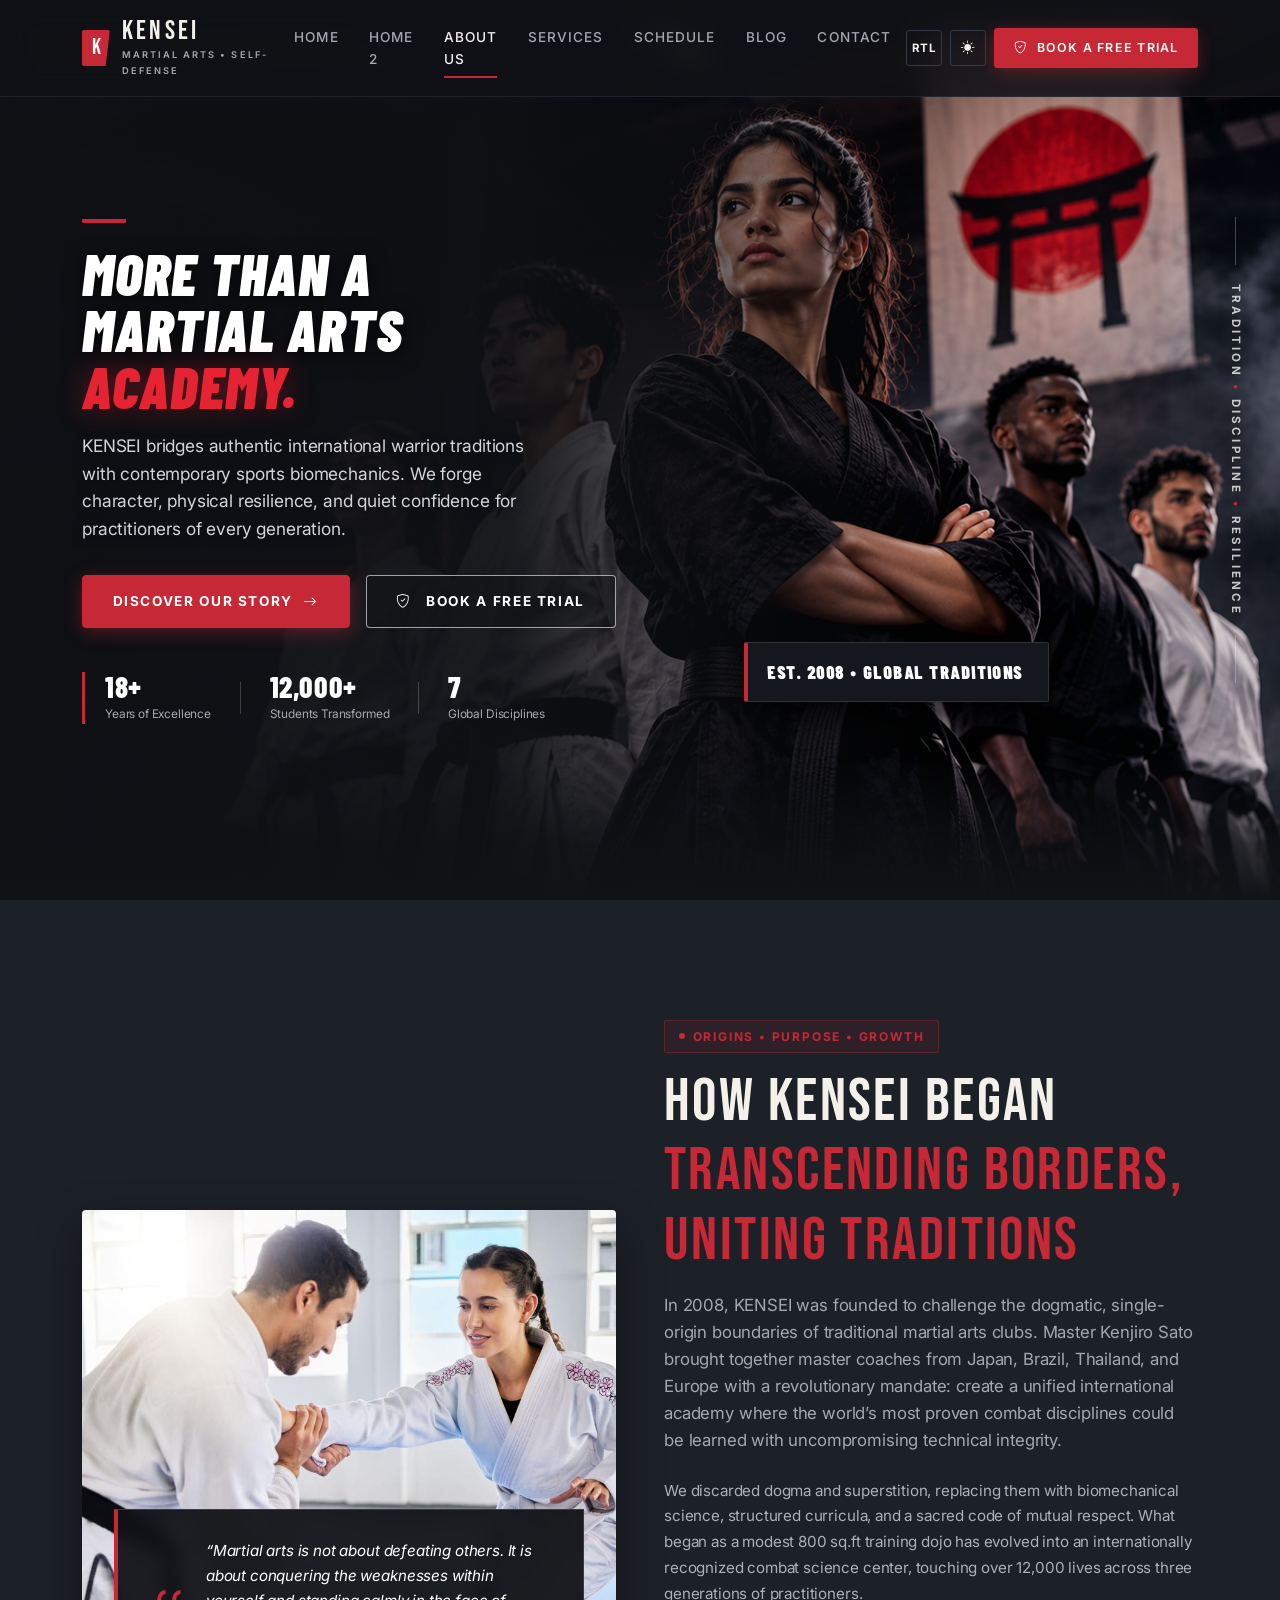
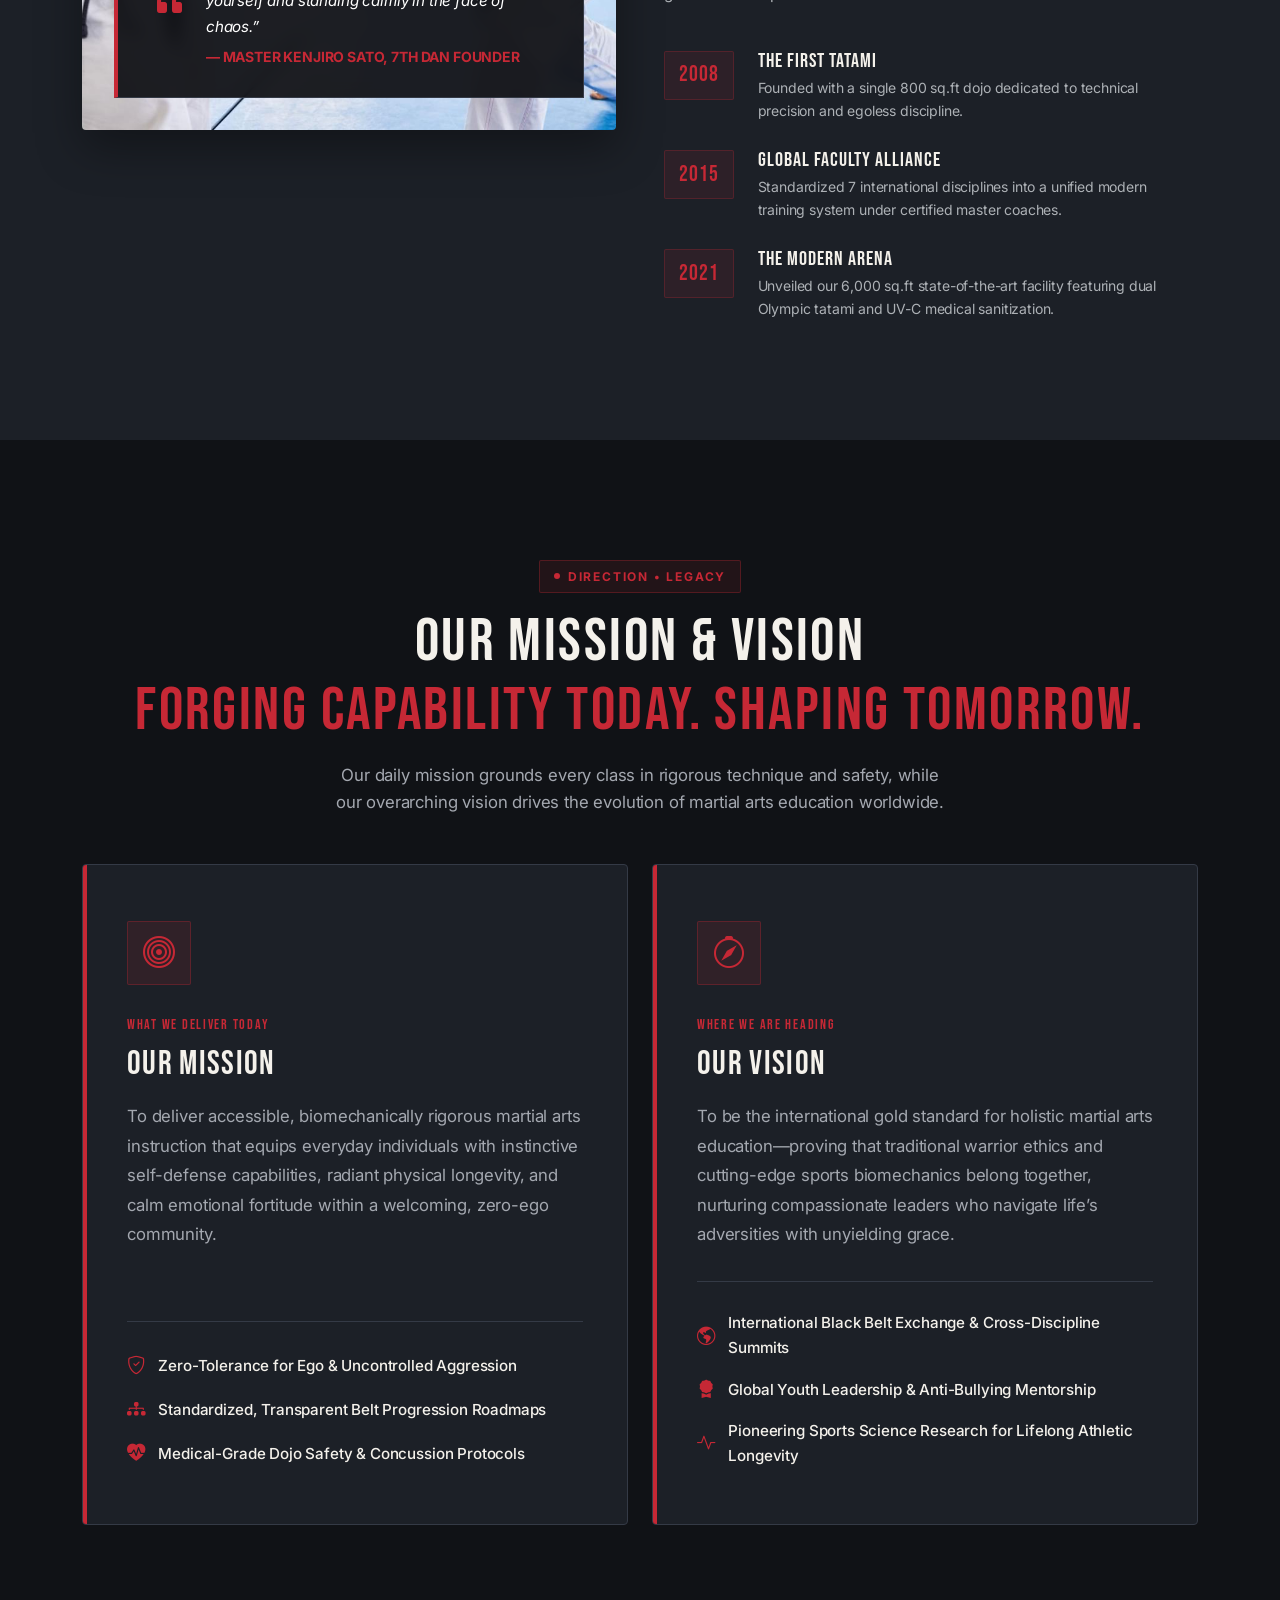
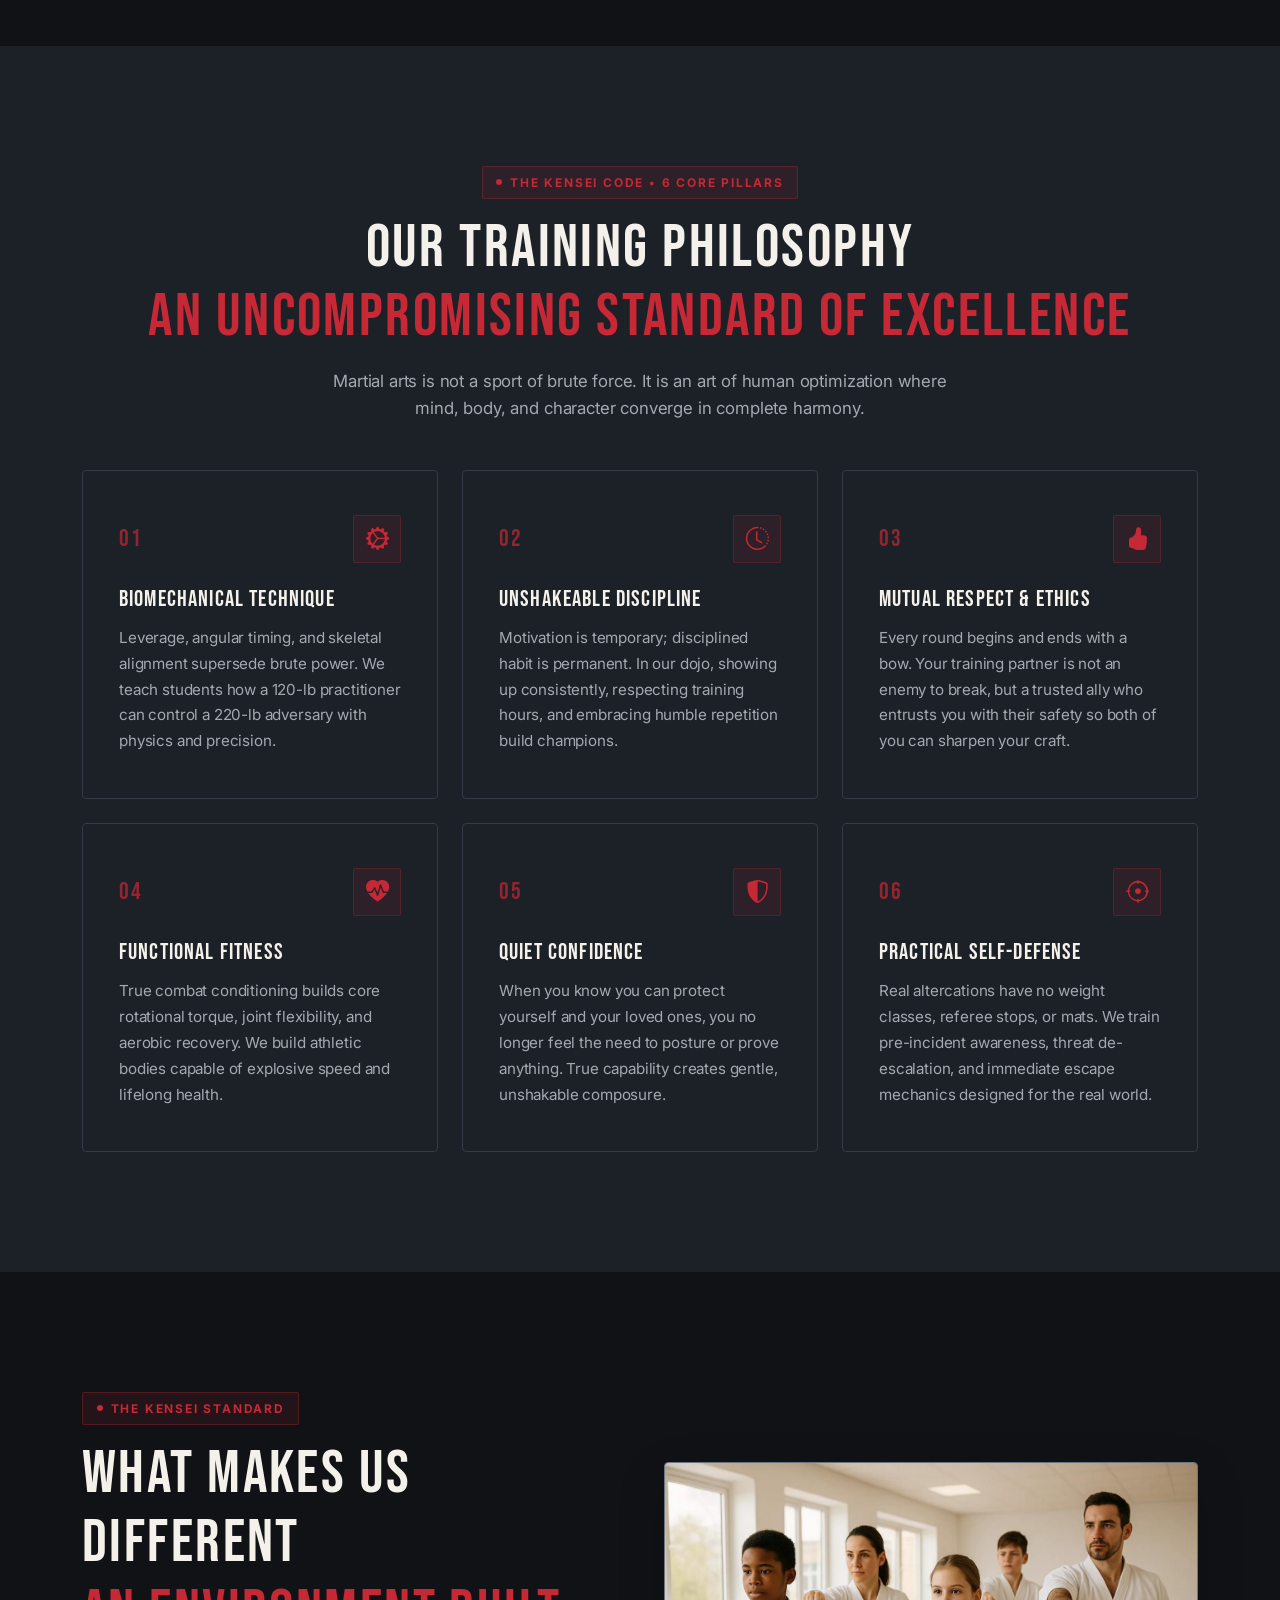
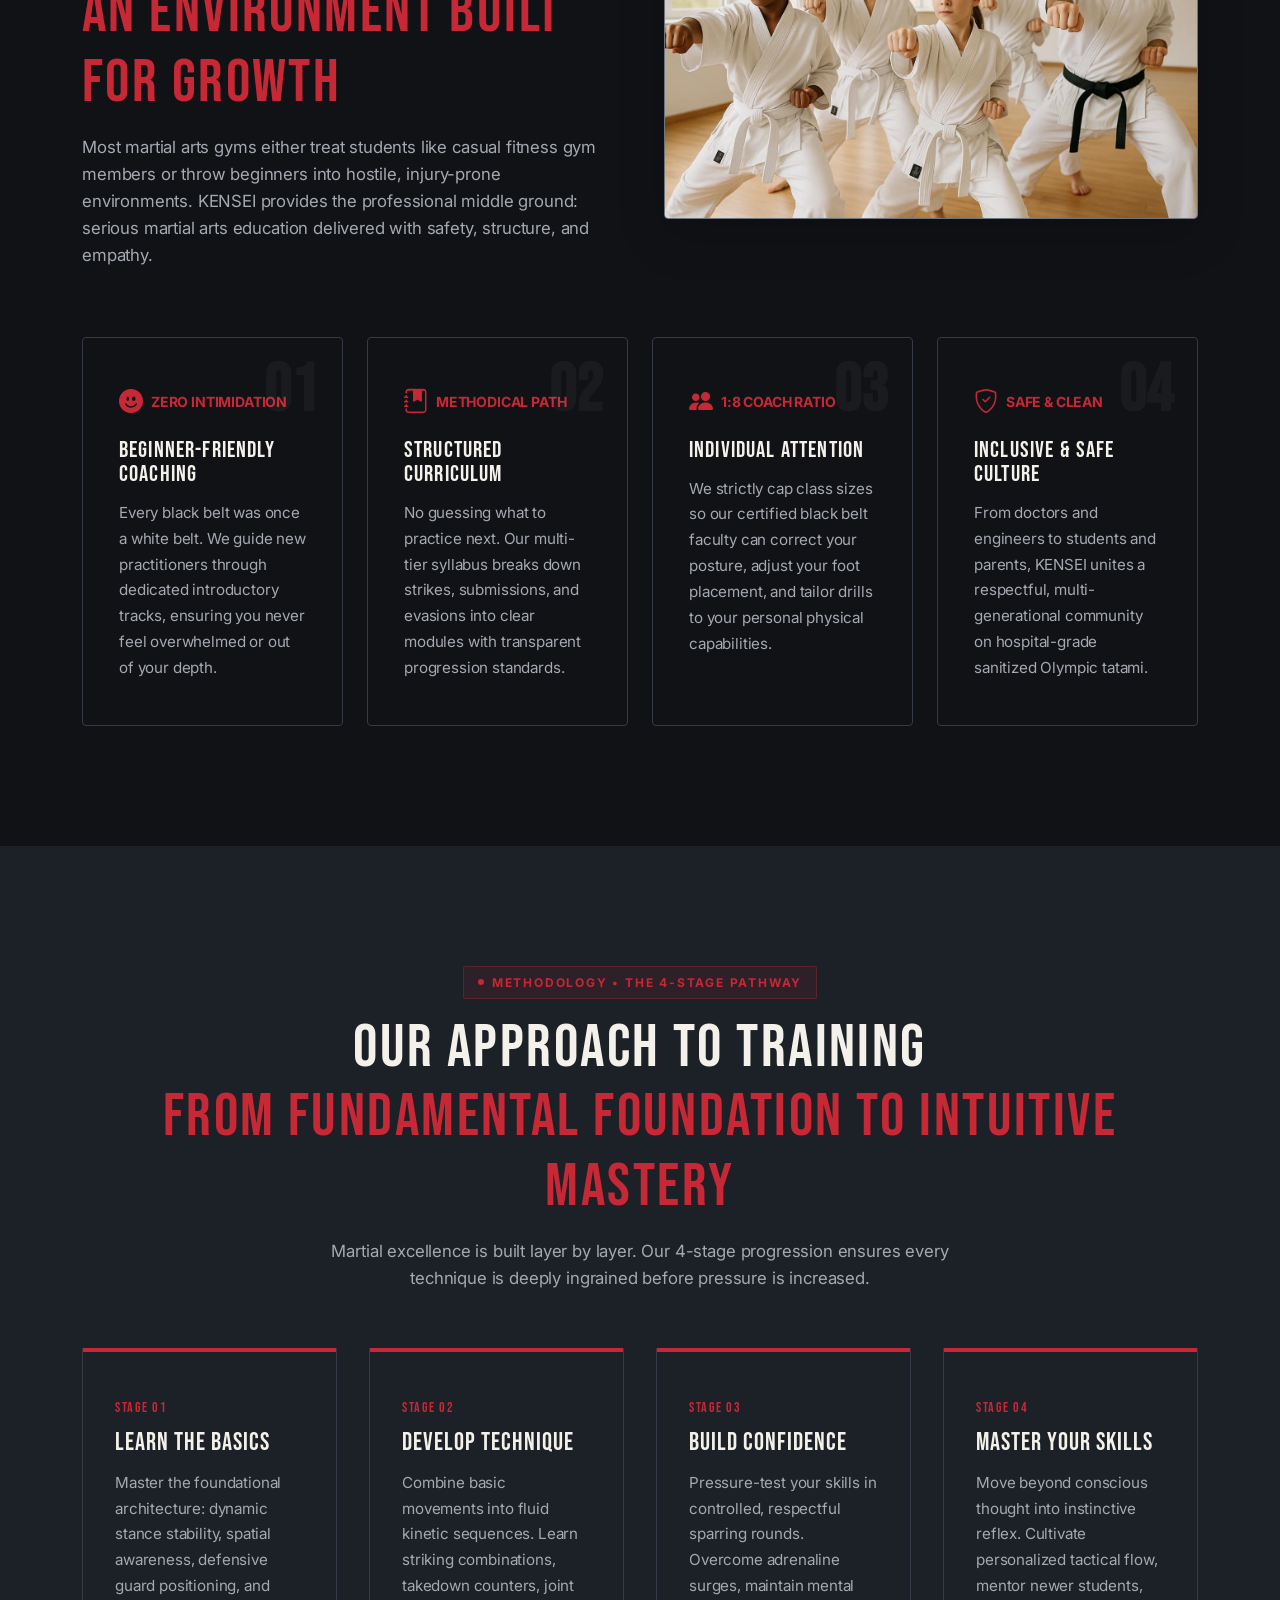
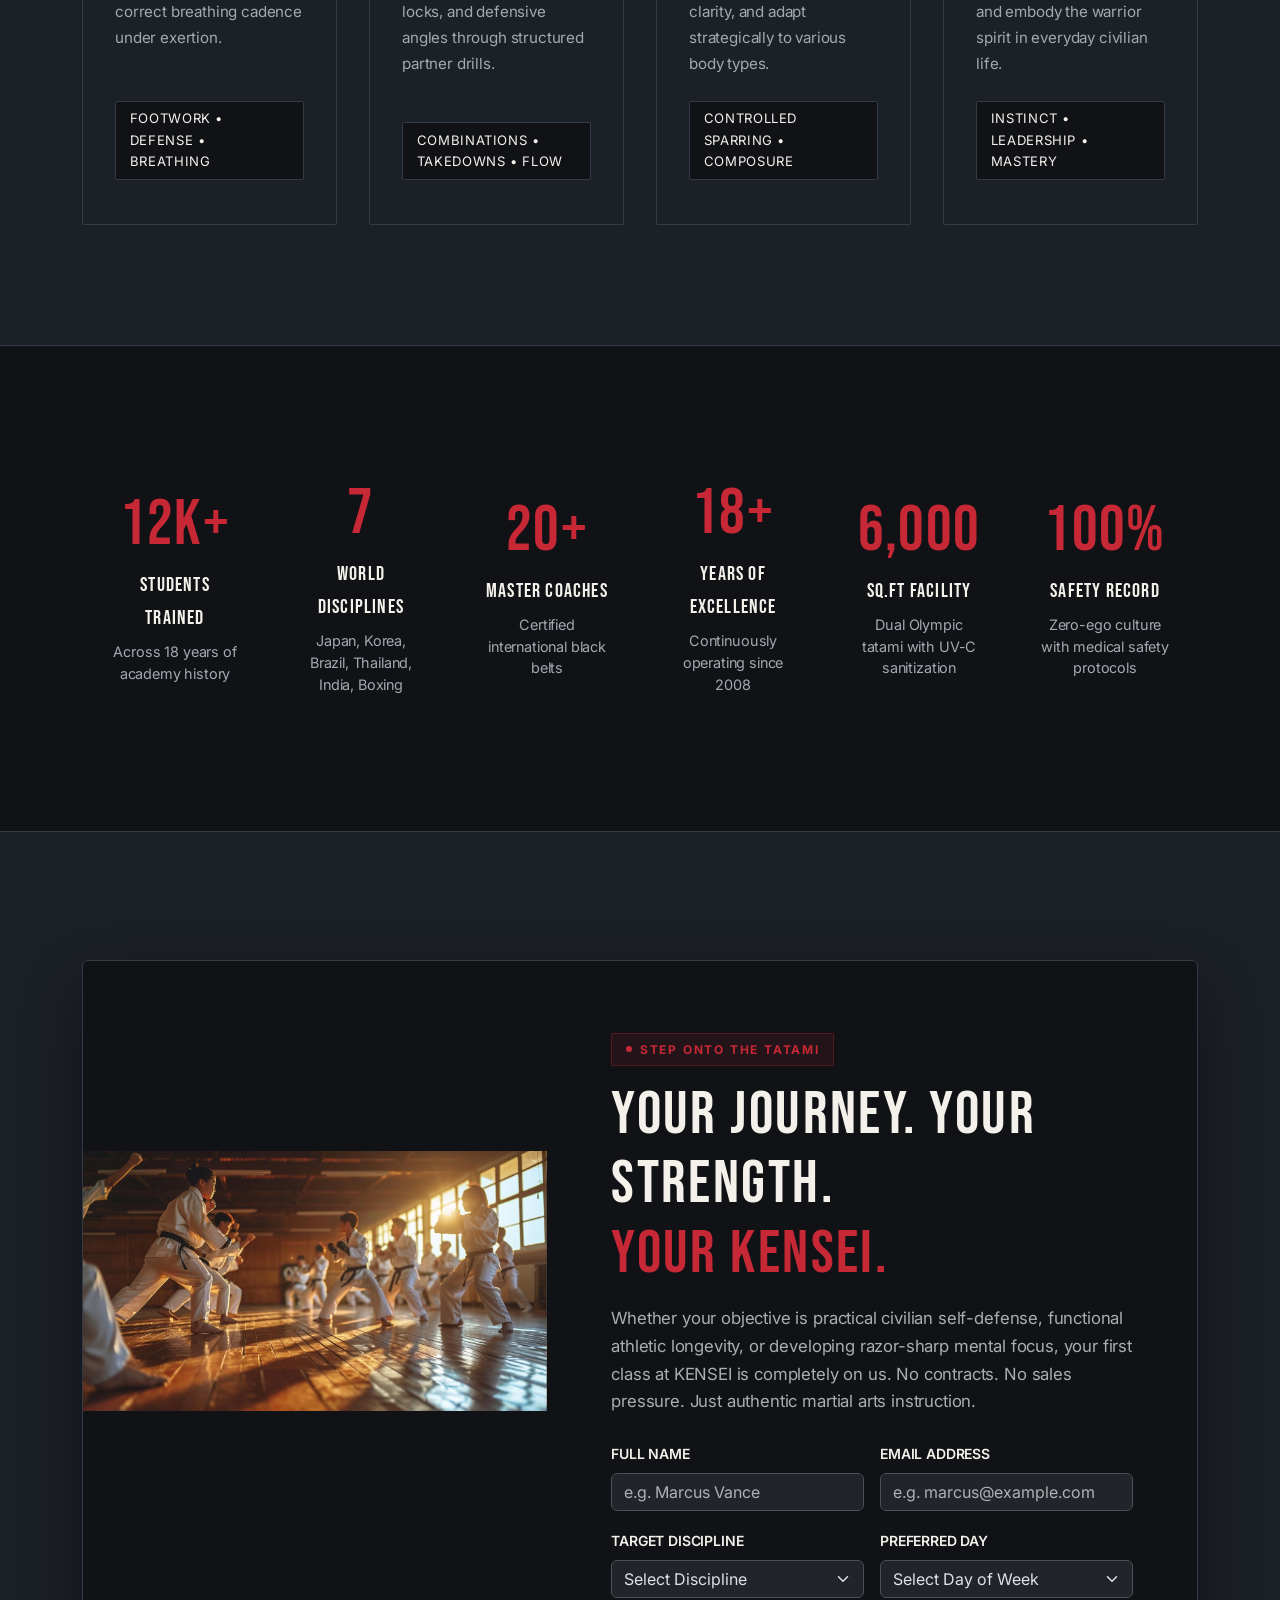
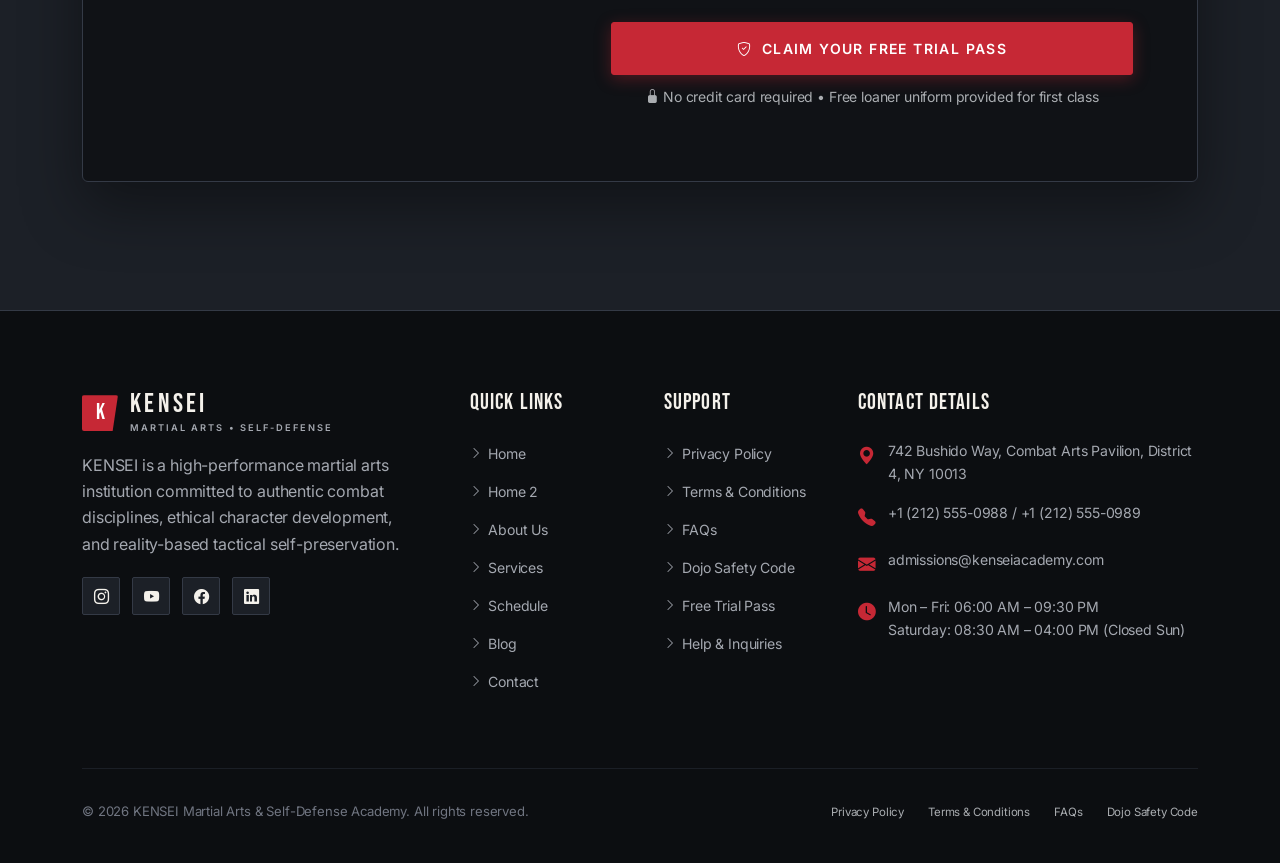
==== about.html @ b70418e1 "Initial commit" ====
<!DOCTYPE html>
<html lang="en" data-bs-theme="dark" dir="ltr">
<head>
  <meta charset="UTF-8">
  <meta name="viewport" content="width=device-width, initial-scale=1.0">
  <title>About Us | KENSEI &mdash; International Martial Arts &amp; Self-Defense Academy</title>
  <meta name="description" content="Discover KENSEI Academy: an international martial arts institution uniting Karate, Brazilian Jiu-Jitsu, Muay Thai, Boxing, and Self-Defense into an ego-free, world-class curriculum.">

  <!-- Google Fonts: Barlow Condensed, Bebas Neue & Inter -->
  <link rel="preconnect" href="https://fonts.googleapis.com">
  <link rel="preconnect" href="https://fonts.gstatic.com" crossorigin>
  <link href="https://fonts.googleapis.com/css2?family=Barlow+Condensed:ital,wght@1,700;1,800;1,900&family=Bebas+Neue&family=Inter:wght@300;400;500;600;700;800&display=swap" rel="stylesheet">

  <!-- Bootstrap 5.3.3 CSS -->
  <link href="https://cdn.jsdelivr.net/npm/bootstrap@5.3.3/dist/css/bootstrap.min.css" rel="stylesheet">
  
  <!-- Bootstrap Icons -->
  <link rel="stylesheet" href="https://cdn.jsdelivr.net/npm/bootstrap-icons@1.11.3/font/bootstrap-icons.min.css">

  <!-- Custom Stylesheet -->
  <link rel="stylesheet" href="css/style.css">
  <!-- Favicon & Brand Icons -->
  <link rel="icon" type="image/svg+xml" href="assets/images/favicon.svg">
  <link rel="icon" type="image/png" sizes="32x32" href="assets/images/favicon-32x32.png">
  <link rel="apple-touch-icon" sizes="180x180" href="assets/images/apple-touch-icon.png">
  <link rel="shortcut icon" href="favicon.ico">
</head>
<body>

  <!-- ========================================================================
       NAVBAR (Unified Component)
       ======================================================================== -->
    <!-- HEADER / NAVBAR -->
  <header>
    <nav class="navbar navbar-expand-lg kensei-navbar" aria-label="Main navigation">
      <div class="container-xl d-flex align-items-center justify-content-between">
        <!-- Brand Wordmark -->
        <a class="brand-link" href="index.html">
          <div class="brand-symbol" aria-hidden="true">K</div>
          <div class="brand-text">
            <span class="brand-title">KENSEI</span>
            <span class="brand-subtitle">Martial Arts &bull; Self-Defense</span>
          </div>
        </a>

        <!-- Right Side Controls (RTL + Theme + Desktop CTA + Mobile Hamburger) -->
        <div class="d-flex align-items-center gap-2 order-lg-3 nav-header-actions">
          <!-- RTL / LTR Toggle -->
          <button id="rtlToggleBtn" class="nav-util-btn" title="Toggle RTL / LTR" aria-label="Toggle Text Direction">
            <span id="rtlToggleLabel" class="rtl-toggle-text">RTL</span>
          </button>

          <!-- Light / Dark Theme Toggle -->
          <button id="themeToggleBtn" class="nav-util-btn" title="Switch Theme" aria-label="Toggle Theme">
            <i id="themeToggleIcon" class="bi bi-sun-fill"></i>
          </button>

          <!-- Desktop Book a Free Trial CTA -->
          <a href="schedule.html" class="btn-kensei btn-kensei-primary btn-kensei-sm d-none d-lg-inline-flex" data-trial-program="General Inquiry">
            <i class="bi bi-shield-check"></i>
            <span>Book a Free Trial</span>
          </a>

          <!-- Mobile Hamburger Toggler -->
          <button class="navbar-toggler" type="button" data-bs-toggle="collapse" data-bs-target="#kenseiNavContent" aria-controls="kenseiNavContent" aria-expanded="false" aria-label="Toggle navigation">
            <i class="bi bi-list fs-4"></i>
          </button>
        </div>

        <!-- Collapsible Navigation Menu -->
        <div class="collapse navbar-collapse order-lg-2" id="kenseiNavContent">
          <ul class="navbar-nav mx-auto mb-2 mb-lg-0">
            <li class="nav-item">
              <a class="nav-link "  href="index.html">Home</a>
            </li>
            <li class="nav-item">
              <a class="nav-link "  href="home-2.html">Home 2</a>
            </li>
            <li class="nav-item">
              <a class="nav-link active" aria-current="page" href="about.html">About Us</a>
            </li>
            <li class="nav-item">
              <a class="nav-link "  href="services.html">Services</a>
            </li>
            <li class="nav-item">
              <a class="nav-link "  href="schedule.html">Schedule</a>
            </li>
            <li class="nav-item">
              <a class="nav-link "  href="blog.html">Blog</a>
            </li>
            <li class="nav-item">
              <a class="nav-link "  href="contact.html">Contact</a>
            </li>
          </ul>

          <!-- Mobile-only CTA inside opened menu -->
          <div class="d-lg-none mt-3 pt-3 border-top border-secondary-subtle">
            <a href="schedule.html" class="btn-kensei btn-kensei-primary w-100 justify-content-center" data-trial-program="General Inquiry">
              <i class="bi bi-shield-check"></i>
              <span>Book a Free Trial</span>
            </a>
          </div>
        </div>
      </div>
    </nav>
  </header>

  <!-- ========================================================================
       1. ABOUT KENSEI &mdash; HERO SECTION
       ======================================================================== -->
    <!-- ========================================================================
       1. ABOUT KENSEI &mdash; HERO SECTION (Home 2 Dark Atmosphere Style)
       ======================================================================== -->
  <section class="home2-hero-section about-hero-dark-version" id="hero-about">
    <!-- Cinematic Dark Background Container with Strength in Unity artwork -->
    <div class="home2-hero-bg">
      <img src="assets/images/martial-arts-academy-strength-in-unity.png" alt="KENSEI Martial Arts Academy &mdash; Strength in Unity" class="home2-hero-img about-dark-hero-img">
      <div class="home2-hero-scrim-left about-scrim-left-deep" aria-hidden="true"></div>
      <div class="home2-hero-scrim-bottom" aria-hidden="true"></div>
    </div>

    <!-- Right Edge Vertical Watermark: TRADITION • DISCIPLINE • RESILIENCE -->
    <div class="home2-vertical-watermark" aria-hidden="true">
      <span class="home2-watermark-line"></span>
      <span class="home2-watermark-text">TRADITION <span class="red-bullet">&bull;</span> DISCIPLINE <span class="red-bullet">&bull;</span> RESILIENCE</span>
      <span class="home2-watermark-line"></span>
    </div>

    <!-- Floating Angular Badge: EST. 2008 • GLOBAL TRADITIONS -->
    <div class="home2-floating-badge reveal-on-scroll">
      <span class="home2-floating-text">EST. 2008 &bull; GLOBAL TRADITIONS</span>
    </div>

    <!-- Hero Content Container -->
    <div class="container-xl home2-hero-content">
      <div class="row align-items-center">
        <div class="col-lg-8 col-xl-7">
          <!-- Top Red Accent Bar -->
          <span class="home2-accent-bar reveal-on-scroll" aria-hidden="true"></span>

          <!-- 3-Line Slanted Bold Headline (Home 2 Style) -->
          <h1 class="home2-hero-headline reveal-on-scroll reveal-delay-1">
            <span class="text-white-line">MORE THAN A</span>
            <span class="text-white-line">MARTIAL ARTS</span>
            <span class="text-red-line">ACADEMY.</span>
          </h1>

          <!-- Short Supporting Description -->
          <p class="home2-hero-lead reveal-on-scroll reveal-delay-2">
            KENSEI bridges authentic international warrior traditions with contemporary sports biomechanics. We forge character, physical resilience, and quiet confidence for practitioners of every generation.
          </p>

          <!-- Dual CTA Action Buttons (Home 2 Style) -->
          <div class="home2-btn-group reveal-on-scroll reveal-delay-3">
            <a href="#story" class="home2-btn-primary">
              <span>DISCOVER OUR STORY</span>
              <i class="bi bi-arrow-right"></i>
            </a>
            <a href="#join" class="home2-btn-outline">
              <i class="bi bi-shield-check me-1"></i>
              <span>BOOK A FREE TRIAL</span>
            </a>
          </div>

          <!-- Bottom 3-Part Stats Strip with Left Red Border (Home 2 Style) -->
          <div class="home2-stats-strip reveal-on-scroll reveal-delay-4">
            <!-- Stat 1: 18+ Years of Excellence -->
            <div class="home2-stat-unit">
              <span class="home2-stat-num">18+</span>
              <span class="home2-stat-lbl">Years of Excellence</span>
            </div>

            <div class="home2-stat-sep" aria-hidden="true"></div>

            <!-- Stat 2: 12,000+ Students Transformed -->
            <div class="home2-stat-unit">
              <span class="home2-stat-num">12,000+</span>
              <span class="home2-stat-lbl">Students Transformed</span>
            </div>

            <div class="home2-stat-sep" aria-hidden="true"></div>

            <!-- Stat 3: 7 Global Disciplines -->
            <div class="home2-stat-unit">
              <span class="home2-stat-num">7</span>
              <span class="home2-stat-lbl">Global Disciplines</span>
            </div>
          </div>
        </div>
      </div>
    </div>
  </section>

  <!-- ========================================================================
       2. OUR STORY &mdash; HERITAGE &amp; EVOLUTION
       ======================================================================== -->
  <section class="section-padding" id="story" style="background: var(--bg-charcoal);">
    <div class="container-xl">
      <div class="row g-5 align-items-center">
        <!-- Story Media Column -->
        <div class="col-lg-6 reveal-on-scroll">
          <div class="story-frame">
            <img src="assets/images/about/about-story.jpg" alt="Traditional karate mastery at KENSEI Academy" loading="lazy">
            <div class="story-badge-quote">
              <div class="d-flex align-items-center gap-3">
                <i class="bi bi-quote fs-1 text-combat-red"></i>
                <div>
                  <p class="mb-1 text-white fst-italic" style="font-size: 0.95rem;">
                    &ldquo;Martial arts is not about defeating others. It is about conquering the weaknesses within yourself and standing calmly in the face of chaos.&rdquo;
                  </p>
                  <span class="text-combat-red fw-bold text-uppercase small">&mdash; Master Kenjiro Sato, 7th Dan Founder</span>
                </div>
              </div>
            </div>
          </div>
        </div>

        <!-- Story Text Column -->
        <div class="col-lg-6 reveal-on-scroll reveal-delay-1">
          <span class="section-badge">Origins &bull; Purpose &bull; Growth</span>
          <h2 class="section-title">HOW KENSEI BEGAN <br><span class="text-combat-red">TRANSCENDING BORDERS, UNITING TRADITIONS</span></h2>
          <p class="section-subtitle mb-4">
            In 2008, KENSEI was founded to challenge the dogmatic, single-origin boundaries of traditional martial arts clubs. Master Kenjiro Sato brought together master coaches from Japan, Brazil, Thailand, and Europe with a revolutionary mandate: create a unified international academy where the world&rsquo;s most proven combat disciplines could be learned with uncompromising technical integrity.
          </p>

          <p class="text-muted" style="font-size: 0.95rem; line-height: 1.7;">
            We discarded dogma and superstition, replacing them with biomechanical science, structured curricula, and a sacred code of mutual respect. What began as a modest 800 sq.ft training dojo has evolved into an internationally recognized combat science center, touching over 12,000 lives across three generations of practitioners.
          </p>

          <!-- Historical Milestones -->
          <ul class="story-timeline-list">
            <li class="story-timeline-item">
              <span class="story-timeline-year">2008</span>
              <div>
                <h4 class="font-heading fs-5 mb-1" style="color: var(--text-ivory);">The First Tatami</h4>
                <p class="text-muted small mb-0">Founded with a single 800 sq.ft dojo dedicated to technical precision and egoless discipline.</p>
              </div>
            </li>
            <li class="story-timeline-item">
              <span class="story-timeline-year">2015</span>
              <div>
                <h4 class="font-heading fs-5 mb-1" style="color: var(--text-ivory);">Global Faculty Alliance</h4>
                <p class="text-muted small mb-0">Standardized 7 international disciplines into a unified modern training system under certified master coaches.</p>
              </div>
            </li>
            <li class="story-timeline-item">
              <span class="story-timeline-year">2021</span>
              <div>
                <h4 class="font-heading fs-5 mb-1" style="color: var(--text-ivory);">The Modern Arena</h4>
                <p class="text-muted small mb-0">Unveiled our 6,000 sq.ft state-of-the-art facility featuring dual Olympic tatami and UV-C medical sanitization.</p>
              </div>
            </li>
          </ul>
        </div>
      </div>
    </div>
  </section>

  <!-- ========================================================================
       3. MISSION &amp; VISION &mdash; CONTRASTING PANELS
       ======================================================================== -->
  <section class="section-padding" id="mission-vision" style="background: var(--bg-midnight);">
    <div class="container-xl">
      <div class="text-center mb-5 reveal-on-scroll">
        <span class="section-badge">Direction &bull; Legacy</span>
        <h2 class="section-title">OUR MISSION &amp; VISION <br><span class="text-combat-red">FORGING CAPABILITY TODAY. SHAPING TOMORROW.</span></h2>
        <p class="section-subtitle">
          Our daily mission grounds every class in rigorous technique and safety, while our overarching vision drives the evolution of martial arts education worldwide.
        </p>
      </div>

      <div class="row g-4 align-items-stretch">
        <!-- Mission Panel -->
        <div class="col-lg-6 reveal-on-scroll">
          <div class="mv-card">
            <div class="mv-icon-box">
              <i class="bi bi-bullseye"></i>
            </div>
            <span class="mv-tag">What We Deliver Today</span>
            <h3 class="mv-title">OUR MISSION</h3>
            <p class="mv-text">
              To deliver accessible, biomechanically rigorous martial arts instruction that equips everyday individuals with instinctive self-defense capabilities, radiant physical longevity, and calm emotional fortitude within a welcoming, zero-ego community.
            </p>
            <ul class="mv-bullet-list">
              <li class="mv-bullet-item">
                <i class="bi bi-shield-check"></i>
                <span>Zero-Tolerance for Ego &amp; Uncontrolled Aggression</span>
              </li>
              <li class="mv-bullet-item">
                <i class="bi bi-diagram-3-fill"></i>
                <span>Standardized, Transparent Belt Progression Roadmaps</span>
              </li>
              <li class="mv-bullet-item">
                <i class="bi bi-heart-pulse-fill"></i>
                <span>Medical-Grade Dojo Safety &amp; Concussion Protocols</span>
              </li>
            </ul>
          </div>
        </div>

        <!-- Vision Panel -->
        <div class="col-lg-6 reveal-on-scroll reveal-delay-1">
          <div class="mv-card">
            <div class="mv-icon-box">
              <i class="bi bi-compass"></i>
            </div>
            <span class="mv-tag">Where We Are Heading</span>
            <h3 class="mv-title">OUR VISION</h3>
            <p class="mv-text">
              To be the international gold standard for holistic martial arts education&mdash;proving that traditional warrior ethics and cutting-edge sports biomechanics belong together, nurturing compassionate leaders who navigate life&rsquo;s adversities with unyielding grace.
            </p>
            <ul class="mv-bullet-list">
              <li class="mv-bullet-item">
                <i class="bi bi-globe-americas"></i>
                <span>International Black Belt Exchange &amp; Cross-Discipline Summits</span>
              </li>
              <li class="mv-bullet-item">
                <i class="bi bi-award-fill"></i>
                <span>Global Youth Leadership &amp; Anti-Bullying Mentorship</span>
              </li>
              <li class="mv-bullet-item">
                <i class="bi bi-activity"></i>
                <span>Pioneering Sports Science Research for Lifelong Athletic Longevity</span>
              </li>
            </ul>
          </div>
        </div>
      </div>
    </div>
  </section>

  <!-- ========================================================================
       4. OUR TRAINING PHILOSOPHY &mdash; SIX CORE PILLARS
       ======================================================================== -->
  <section class="section-padding" id="philosophy" style="background: var(--bg-charcoal);">
    <div class="container-xl">
      <div class="text-center mb-5 reveal-on-scroll">
        <span class="section-badge">The KENSEI Code &bull; 6 Core Pillars</span>
        <h2 class="section-title">OUR TRAINING PHILOSOPHY <br><span class="text-combat-red">AN UNCOMPROMISING STANDARD OF EXCELLENCE</span></h2>
        <p class="section-subtitle">
          Martial arts is not a sport of brute force. It is an art of human optimization where mind, body, and character converge in complete harmony.
        </p>
      </div>

      <div class="row g-4 reveal-on-scroll">
        <!-- 1. Technique -->
        <div class="col-md-6 col-lg-4">
          <div class="philo-card">
            <div class="philo-header">
              <span class="philo-num">01</span>
              <div class="philo-icon"><i class="bi bi-gear-wide-connected"></i></div>
            </div>
            <h3 class="philo-title">BIOMECHANICAL TECHNIQUE</h3>
            <p class="philo-desc">
              Leverage, angular timing, and skeletal alignment supersede brute power. We teach students how a 120-lb practitioner can control a 220-lb adversary with physics and precision.
            </p>
          </div>
        </div>

        <!-- 2. Discipline -->
        <div class="col-md-6 col-lg-4">
          <div class="philo-card">
            <div class="philo-header">
              <span class="philo-num">02</span>
              <div class="philo-icon"><i class="bi bi-clock-history"></i></div>
            </div>
            <h3 class="philo-title">UNSHAKEABLE DISCIPLINE</h3>
            <p class="philo-desc">
              Motivation is temporary; disciplined habit is permanent. In our dojo, showing up consistently, respecting training hours, and embracing humble repetition build champions.
            </p>
          </div>
        </div>

        <!-- 3. Respect -->
        <div class="col-md-6 col-lg-4">
          <div class="philo-card">
            <div class="philo-header">
              <span class="philo-num">03</span>
              <div class="philo-icon"><i class="bi bi-hand-thumbs-up-fill"></i></div>
            </div>
            <h3 class="philo-title">MUTUAL RESPECT &amp; ETHICS</h3>
            <p class="philo-desc">
              Every round begins and ends with a bow. Your training partner is not an enemy to break, but a trusted ally who entrusts you with their safety so both of you can sharpen your craft.
            </p>
          </div>
        </div>

        <!-- 4. Fitness -->
        <div class="col-md-6 col-lg-4">
          <div class="philo-card">
            <div class="philo-header">
              <span class="philo-num">04</span>
              <div class="philo-icon"><i class="bi bi-heart-pulse-fill"></i></div>
            </div>
            <h3 class="philo-title">FUNCTIONAL FITNESS</h3>
            <p class="philo-desc">
              True combat conditioning builds core rotational torque, joint flexibility, and aerobic recovery. We build athletic bodies capable of explosive speed and lifelong health.
            </p>
          </div>
        </div>

        <!-- 5. Confidence -->
        <div class="col-md-6 col-lg-4">
          <div class="philo-card">
            <div class="philo-header">
              <span class="philo-num">05</span>
              <div class="philo-icon"><i class="bi bi-shield-shaded"></i></div>
            </div>
            <h3 class="philo-title">QUIET CONFIDENCE</h3>
            <p class="philo-desc">
              When you know you can protect yourself and your loved ones, you no longer feel the need to posture or prove anything. True capability creates gentle, unshakable composure.
            </p>
          </div>
        </div>

        <!-- 6. Practical Self-Defense -->
        <div class="col-md-6 col-lg-4">
          <div class="philo-card">
            <div class="philo-header">
              <span class="philo-num">06</span>
              <div class="philo-icon"><i class="bi bi-crosshair"></i></div>
            </div>
            <h3 class="philo-title">PRACTICAL SELF-DEFENSE</h3>
            <p class="philo-desc">
              Real altercations have no weight classes, referee stops, or mats. We train pre-incident awareness, threat de-escalation, and immediate escape mechanics designed for the real world.
            </p>
          </div>
        </div>
      </div>
    </div>
  </section>

  <!-- ========================================================================
       5. WHAT MAKES US DIFFERENT &mdash; THE KENSEI ADVANTAGE
       ======================================================================== -->
  <section class="section-padding" id="different" style="background: var(--bg-midnight);">
    <div class="container-xl">
      <div class="row g-5 align-items-center mb-5">
        <div class="col-lg-6 reveal-on-scroll">
          <span class="section-badge">The KENSEI Standard</span>
          <h2 class="section-title">WHAT MAKES US DIFFERENT <br><span class="text-combat-red">AN ENVIRONMENT BUILT FOR GROWTH</span></h2>
          <p class="section-subtitle">
            Most martial arts gyms either treat students like casual fitness gym members or throw beginners into hostile, injury-prone environments. KENSEI provides the professional middle ground: serious martial arts education delivered with safety, structure, and empathy.
          </p>
        </div>
        <div class="col-lg-6 reveal-on-scroll reveal-delay-1">
          <div class="position-relative overflow-hidden rounded-1 border border-secondary shadow-lg">
            <img src="assets/images/about/about-different.jpg" alt="Supportive martial arts instruction at KENSEI Academy" class="img-fluid w-100" style="object-fit: cover; max-height: 380px;">
          </div>
        </div>
      </div>

      <div class="row g-4 reveal-on-scroll">
        <!-- 01. Beginner-Friendly Coaching -->
        <div class="col-md-6 col-lg-3">
          <div class="diff-card">
            <span class="diff-watermark">01</span>
            <div class="d-flex align-items-center gap-2 mb-3">
              <i class="bi bi-emoji-smile-fill text-combat-red fs-4"></i>
              <span class="text-combat-red fw-bold text-uppercase small">Zero Intimidation</span>
            </div>
            <h3 class="diff-title">BEGINNER-FRIENDLY COACHING</h3>
            <p class="diff-desc">
              Every black belt was once a white belt. We guide new practitioners through dedicated introductory tracks, ensuring you never feel overwhelmed or out of your depth.
            </p>
          </div>
        </div>

        <!-- 02. Structured Learning -->
        <div class="col-md-6 col-lg-3">
          <div class="diff-card">
            <span class="diff-watermark">02</span>
            <div class="d-flex align-items-center gap-2 mb-3">
              <i class="bi bi-journal-bookmark-fill text-combat-red fs-4"></i>
              <span class="text-combat-red fw-bold text-uppercase small">Methodical Path</span>
            </div>
            <h3 class="diff-title">STRUCTURED CURRICULUM</h3>
            <p class="diff-desc">
              No guessing what to practice next. Our multi-tier syllabus breaks down strikes, submissions, and evasions into clear modules with transparent progression standards.
            </p>
          </div>
        </div>

        <!-- 03. Individual Attention -->
        <div class="col-md-6 col-lg-3">
          <div class="diff-card">
            <span class="diff-watermark">03</span>
            <div class="d-flex align-items-center gap-2 mb-3">
              <i class="bi bi-people-fill text-combat-red fs-4"></i>
              <span class="text-combat-red fw-bold text-uppercase small">1:8 Coach Ratio</span>
            </div>
            <h3 class="diff-title">INDIVIDUAL ATTENTION</h3>
            <p class="diff-desc">
              We strictly cap class sizes so our certified black belt faculty can correct your posture, adjust your foot placement, and tailor drills to your personal physical capabilities.
            </p>
          </div>
        </div>

        <!-- 04. Inclusive Dojo Culture -->
        <div class="col-md-6 col-lg-3">
          <div class="diff-card">
            <span class="diff-watermark">04</span>
            <div class="d-flex align-items-center gap-2 mb-3">
              <i class="bi bi-shield-check text-combat-red fs-4"></i>
              <span class="text-combat-red fw-bold text-uppercase small">Safe &amp; Clean</span>
            </div>
            <h3 class="diff-title">INCLUSIVE &amp; SAFE CULTURE</h3>
            <p class="diff-desc">
              From doctors and engineers to students and parents, KENSEI unites a respectful, multi-generational community on hospital-grade sanitized Olympic tatami.
            </p>
          </div>
        </div>
      </div>
    </div>
  </section>

  <!-- ========================================================================
       6. OUR APPROACH TO TRAINING &mdash; 4-STAGE PROGRESSION
       ======================================================================== -->
  <section class="section-padding" id="approach" style="background: var(--bg-charcoal);">
    <div class="container-xl">
      <div class="text-center mb-5 reveal-on-scroll">
        <span class="section-badge">Methodology &bull; The 4-Stage Pathway</span>
        <h2 class="section-title">OUR APPROACH TO TRAINING <br><span class="text-combat-red">FROM FUNDAMENTAL FOUNDATION TO INTUITIVE MASTERY</span></h2>
        <p class="section-subtitle">
          Martial excellence is built layer by layer. Our 4-stage progression ensures every technique is deeply ingrained before pressure is increased.
        </p>
      </div>

      <div class="progression-track reveal-on-scroll">
        <!-- Stage 1 -->
        <div class="prog-card">
          <span class="prog-step-badge">Stage 01</span>
          <h3 class="prog-stage-title">LEARN THE BASICS</h3>
          <p class="prog-stage-desc">
            Master the foundational architecture: dynamic stance stability, spatial awareness, defensive guard positioning, and correct breathing cadence under exertion.
          </p>
          <div>
            <span class="prog-focus-pill">Footwork &bull; Defense &bull; Breathing</span>
          </div>
        </div>

        <!-- Stage 2 -->
        <div class="prog-card">
          <span class="prog-step-badge">Stage 02</span>
          <h3 class="prog-stage-title">DEVELOP TECHNIQUE</h3>
          <p class="prog-stage-desc">
            Combine basic movements into fluid kinetic sequences. Learn striking combinations, takedown counters, joint locks, and defensive angles through structured partner drills.
          </p>
          <div>
            <span class="prog-focus-pill">Combinations &bull; Takedowns &bull; Flow</span>
          </div>
        </div>

        <!-- Stage 3 -->
        <div class="prog-card">
          <span class="prog-step-badge">Stage 03</span>
          <h3 class="prog-stage-title">BUILD CONFIDENCE</h3>
          <p class="prog-stage-desc">
            Pressure-test your skills in controlled, respectful sparring rounds. Overcome adrenaline surges, maintain mental clarity, and adapt strategically to various body types.
          </p>
          <div>
            <span class="prog-focus-pill">Controlled Sparring &bull; Composure</span>
          </div>
        </div>

        <!-- Stage 4 -->
        <div class="prog-card">
          <span class="prog-step-badge">Stage 04</span>
          <h3 class="prog-stage-title">MASTER YOUR SKILLS</h3>
          <p class="prog-stage-desc">
            Move beyond conscious thought into instinctive reflex. Cultivate personalized tactical flow, mentor newer students, and embody the warrior spirit in everyday civilian life.
          </p>
          <div>
            <span class="prog-focus-pill">Instinct &bull; Leadership &bull; Mastery</span>
          </div>
        </div>
      </div>
    </div>
  </section>

  <!-- ========================================================================
       7. OUR ACADEMY AT A GLANCE &mdash; AUTHENTIC STATISTICS
       ======================================================================== -->
  <section class="glance-section" id="glance">
    <div class="container-xl">
      <div class="row g-0 reveal-on-scroll">
        <div class="col-6 col-lg-2">
          <div class="glance-stat-card">
            <div class="glance-number">12K+</div>
            <div class="glance-label">Students Trained</div>
            <div class="glance-sub">Across 18 years of academy history</div>
          </div>
        </div>
        <div class="col-6 col-lg-2">
          <div class="glance-stat-card">
            <div class="glance-number">7</div>
            <div class="glance-label">World Disciplines</div>
            <div class="glance-sub">Japan, Korea, Brazil, Thailand, India, Boxing</div>
          </div>
        </div>
        <div class="col-6 col-lg-2">
          <div class="glance-stat-card">
            <div class="glance-number">20+</div>
            <div class="glance-label">Master Coaches</div>
            <div class="glance-sub">Certified international black belts</div>
          </div>
        </div>
        <div class="col-6 col-lg-2">
          <div class="glance-stat-card">
            <div class="glance-number">18+</div>
            <div class="glance-label">Years of Excellence</div>
            <div class="glance-sub">Continuously operating since 2008</div>
          </div>
        </div>
        <div class="col-6 col-lg-2">
          <div class="glance-stat-card">
            <div class="glance-number">6,000</div>
            <div class="glance-label">Sq.Ft Facility</div>
            <div class="glance-sub">Dual Olympic tatami with UV-C sanitization</div>
          </div>
        </div>
        <div class="col-6 col-lg-2">
          <div class="glance-stat-card">
            <div class="glance-number">100%</div>
            <div class="glance-label">Safety Record</div>
            <div class="glance-sub">Zero-ego culture with medical safety protocols</div>
          </div>
        </div>
      </div>
    </div>
  </section>

  <!-- ========================================================================
       8. JOIN THE KENSEI COMMUNITY &mdash; FINAL TRIAL CTA
       ======================================================================== -->
  <section class="section-padding about-cta-section" id="join">
    <div class="container-xl">
      <div class="about-cta-card reveal-on-scroll">
        <div class="row g-0 align-items-center">
          <!-- CTA Media Column -->
          <div class="col-lg-5 about-cta-img-col d-none d-lg-block">
            <img src="assets/images/about/about-community.jpg" alt="KENSEI martial arts community in training" loading="lazy">
          </div>

          <!-- CTA Content Column -->
          <div class="col-lg-7 about-cta-content">
            <span class="section-badge">Step Onto The Tatami</span>
            <h2 class="section-title mb-3">
              YOUR JOURNEY. YOUR STRENGTH. <br>
              <span class="text-combat-red">YOUR KENSEI.</span>
            </h2>
            <p class="text-muted mb-4" style="font-size: 1.05rem; line-height: 1.65;">
              Whether your objective is practical civilian self-defense, functional athletic longevity, or developing razor-sharp mental focus, your first class at KENSEI is completely on us. No contracts. No sales pressure. Just authentic martial arts instruction.
            </p>

            <form class="row g-3" id="aboutTrialForm" onsubmit="event.preventDefault(); alert('Thank you! Your complimentary trial pass has been reserved. Our academy coordinator will contact you shortly.');">
              <div class="col-md-6">
                <label for="trialName" class="form-label small text-uppercase fw-semibold" style="color: var(--text-ivory);">Full Name</label>
                <input type="text" class="form-control" id="trialName" placeholder="e.g. Marcus Vance" required>
              </div>
              <div class="col-md-6">
                <label for="trialEmail" class="form-label small text-uppercase fw-semibold" style="color: var(--text-ivory);">Email Address</label>
                <input type="email" class="form-control" id="trialEmail" placeholder="e.g. marcus@example.com" required>
              </div>
              <div class="col-md-6">
                <label for="trialDiscipline" class="form-label small text-uppercase fw-semibold" style="color: var(--text-ivory);">Target Discipline</label>
                <select class="form-select" id="trialDiscipline" required>
                  <option value="" selected disabled>Select Discipline</option>
                  <option value="karate">Traditional Karate &bull; Japan</option>
                  <option value="bjj">Brazilian Jiu-Jitsu &bull; Brazil</option>
                  <option value="muaythai">Muay Thai &bull; Thailand</option>
                  <option value="boxing">Western Boxing &bull; International</option>
                  <option value="taekwondo">Taekwondo &bull; Korea</option>
                  <option value="defense">Practical Self-Defense &bull; All-Levels</option>
                </select>
              </div>
              <div class="col-md-6">
                <label for="trialDay" class="form-label small text-uppercase fw-semibold" style="color: var(--text-ivory);">Preferred Day</label>
                <select class="form-select" id="trialDay" required>
                  <option value="" selected disabled>Select Day of Week</option>
                  <option value="monday">Monday (Evening)</option>
                  <option value="tuesday">Tuesday (Evening)</option>
                  <option value="wednesday">Wednesday (Evening)</option>
                  <option value="thursday">Thursday (Evening)</option>
                  <option value="friday">Friday (Evening)</option>
                  <option value="saturday">Saturday (Morning)</option>
                </select>
              </div>
              <div class="col-12 mt-4">
                <button type="submit" class="btn-kensei btn-kensei-primary btn-kensei-lg w-100 justify-content-center">
                  <i class="bi bi-shield-check"></i>
                  <span>CLAIM YOUR FREE TRIAL PASS</span>
                </button>
                <div class="text-center mt-2">
                  <span class="text-muted small"><i class="bi bi-lock-fill"></i> No credit card required &bull; Free loaner uniform provided for first class</span>
                </div>
              </div>
            </form>
          </div>
        </div>
      </div>
    </div>
  </section>

  <!-- ========================================================================
       FOOTER
       ======================================================================== -->
  <footer class="kensei-footer" id="contact">
    <div class="container-xl">
      <div class="row g-5">
        <!-- Widget 1: Academy Overview -->
        <div class="col-lg-4 col-md-6">
          <a class="brand-link mb-3" href="index.html">
            <div class="brand-symbol" aria-hidden="true">K</div>
            <div class="brand-text">
              <span class="brand-title">KENSEI</span>
              <span class="brand-subtitle">Martial Arts &bull; Self-Defense</span>
            </div>
          </a>
          <p class="mt-3">
            KENSEI is a high-performance martial arts institution committed to authentic combat disciplines, ethical
            character development, and reality-based tactical self-preservation.
          </p>
          <div class="footer-social-links">
            <a href="#" class="social-icon-btn" aria-label="Follow Kensei on Instagram"><i class="bi bi-instagram"></i></a>
            <a href="#" class="social-icon-btn" aria-label="Follow Kensei on YouTube"><i class="bi bi-youtube"></i></a>
            <a href="#" class="social-icon-btn" aria-label="Follow Kensei on Facebook"><i class="bi bi-facebook"></i></a>
            <a href="#" class="social-icon-btn" aria-label="Follow Kensei on LinkedIn"><i class="bi bi-linkedin"></i></a>
          </div>
        </div>

        <!-- Widget 2: Quick Links (Navbar Links) -->
        <div class="col-lg-2 col-md-6">
          <h4 class="footer-widget-title">QUICK LINKS</h4>
          <ul class="footer-links">
            <li><a href="index.html"><i class="bi bi-chevron-right small"></i> Home</a></li>
            <li><a href="home-2.html"><i class="bi bi-chevron-right small"></i> Home 2</a></li>
            <li><a href="about.html"><i class="bi bi-chevron-right small"></i> About Us</a></li>
            <li><a href="services.html"><i class="bi bi-chevron-right small"></i> Services</a></li>
            <li><a href="schedule.html"><i class="bi bi-chevron-right small"></i> Schedule</a></li>
            <li><a href="blog.html"><i class="bi bi-chevron-right small"></i> Blog</a></li>
            <li><a href="contact.html"><i class="bi bi-chevron-right small"></i> Contact</a></li>
          </ul>
        </div>

        <!-- Widget 3: Support & Legal -->
        <div class="col-lg-2 col-md-6">
          <h4 class="footer-widget-title">SUPPORT</h4>
          <ul class="footer-links">
            <li><a href="terms.html#privacy"><i class="bi bi-chevron-right small"></i> Privacy Policy</a></li>
            <li><a href="terms.html#terms"><i class="bi bi-chevron-right small"></i> Terms &amp; Conditions</a></li>
            <li><a href="terms.html#faqs"><i class="bi bi-chevron-right small"></i> FAQs</a></li>
            <li><a href="terms.html#safety"><i class="bi bi-chevron-right small"></i> Dojo Safety Code</a></li>
            <li><a href="contact.html#free-trial"><i class="bi bi-chevron-right small"></i> Free Trial Pass</a></li>
            <li><a href="contact.html#send-message"><i class="bi bi-chevron-right small"></i> Help &amp; Inquiries</a></li>
          </ul>
        </div>

        <!-- Widget 4: Contact Details & Hours -->
        <div class="col-lg-4 col-md-6">
          <h4 class="footer-widget-title">CONTACT DETAILS</h4>
          <ul class="contact-info-list">
            <li>
              <i class="bi bi-geo-alt-fill"></i>
              <span>742 Bushido Way, Combat Arts Pavilion, District 4, NY 10013</span>
            </li>
            <li>
              <i class="bi bi-telephone-fill"></i>
              <span><a href="tel:+12125550988" class="text-reset text-decoration-none">+1 (212) 555-0988</a> / <a href="tel:+12125550989" class="text-reset text-decoration-none">+1 (212) 555-0989</a></span>
            </li>
            <li>
              <i class="bi bi-envelope-fill"></i>
              <span><a href="mailto:admissions@kenseiacademy.com" class="text-reset text-decoration-none">admissions@kenseiacademy.com</a></span>
            </li>
            <li>
              <i class="bi bi-clock-fill"></i>
              <span>Mon &ndash; Fri: 06:00 AM &ndash; 09:30 PM<br>Saturday: 08:30 AM &ndash; 04:00 PM (Closed Sun)</span>
            </li>
          </ul>
        </div>
      </div>

      <!-- Footer Bottom -->
      <div class="footer-bottom d-flex flex-wrap justify-content-between align-items-center gap-3">
        <div>
          &copy; 2026 KENSEI Martial Arts &amp; Self-Defense Academy. All rights reserved.
        </div>
        <div class="d-flex gap-4">
          <a href="terms.html#privacy" class="text-decoration-none text-muted small">Privacy Policy</a>
          <a href="terms.html#terms" class="text-decoration-none text-muted small">Terms &amp; Conditions</a>
          <a href="terms.html#faqs" class="text-decoration-none text-muted small">FAQs</a>
          <a href="terms.html#safety" class="text-decoration-none text-muted small">Dojo Safety Code</a>
        </div>
      </div>
    </div>
  </footer>

  <!-- Bootstrap 5.3.3 JS Bundle -->
  <script src="https://cdn.jsdelivr.net/npm/bootstrap@5.3.3/dist/js/bootstrap.bundle.min.js"></script>

  <!-- Core JavaScript -->
  <script src="js/main.js"></script>
</body>
</html>
---- css/style.css ----
/* ==========================================================================
   KENSEI – Martial Arts & Self-Defense Academy
   Midnight Combat Design System
   ========================================================================== */

/* --------------------------------------------------
   1. CSS Custom Properties / Design Tokens
   -------------------------------------------------- */
:root {
  /* Midnight Combat Palette (Dark Theme Default) */
  --bg-midnight: #101216;      /* Main background */
  --bg-charcoal: #1C2027;      /* Cards and secondary sections */
  --bg-charcoal-subtle: #242933;
  --border-slate: #343A46;     /* Borders and muted surfaces */
  --border-slate-light: rgba(52, 58, 70, 0.6);
  --accent-combat-red: #C62835; /* Primary accent & CTA */
  --accent-red-hover: #D8313F;
  --accent-red-active: #A81E2A;
  --accent-red-glow: rgba(198, 40, 53, 0.35);
  
  --text-ivory: #F4F1EB;       /* Primary text & light accents */
  --text-muted: #A4A8B0;       /* Secondary / meta text */
  --text-dim: #707581;

  --surface-overlay: rgba(16, 18, 22, 0.75);
  --surface-glass: rgba(28, 32, 39, 0.7);
  --surface-glass-border: rgba(244, 241, 235, 0.08);

  /* Typography */
  --font-heading: 'Bebas Neue', sans-serif;
  --font-hero-heading: 'Barlow Condensed', 'Bebas Neue', sans-serif;
  --font-body: 'Inter', -apple-system, BlinkMacSystemFont, "Segoe UI", Roboto, sans-serif;

  /* Transitions */
  --transition-fast: 0.2s cubic-bezier(0.16, 1, 0.3, 1);
  --transition-normal: 0.35s cubic-bezier(0.16, 1, 0.3, 1);
  --transition-slow: 0.6s cubic-bezier(0.16, 1, 0.3, 1);

  /* Shadows */
  --shadow-subtle: 0 4px 20px rgba(0, 0, 0, 0.35);
  --shadow-elevated: 0 12px 36px rgba(0, 0, 0, 0.5);
  --shadow-glow: 0 0 24px rgba(198, 40, 53, 0.3);

  /* Section Spacing */
  --section-padding: 6.5rem 0;
  --section-padding-sm: 4rem 0;
}

/* Light Theme Override */
[data-bs-theme="light"] {
  --bg-midnight: #F4F1EB;       /* Ivory White background */
  --bg-charcoal: #FFFFFF;       /* Pure white cards */
  --bg-charcoal-subtle: #ECE8E0;
  --border-slate: #D5D2CA;      /* Subtle border */
  --border-slate-light: rgba(180, 175, 166, 0.4);
  --accent-combat-red: #C62835;  /* Kept sharp and prominent */
  --accent-red-hover: #B0222E;
  --accent-red-active: #941B26;
  --accent-red-glow: rgba(198, 40, 53, 0.2);

  --text-ivory: #101216;        /* Dark text on light background */
  --text-muted: #535965;        /* Neutral slate grey */
  --text-dim: #7F8592;

  --surface-overlay: rgba(244, 241, 235, 0.88);
  --surface-glass: rgba(255, 255, 255, 0.85);
  --surface-glass-border: rgba(16, 18, 22, 0.08);

  --shadow-subtle: 0 4px 20px rgba(0, 0, 0, 0.06);
  --shadow-elevated: 0 12px 36px rgba(0, 0, 0, 0.09);
}

/* --------------------------------------------------
   2. Base & Typography Resets
   -------------------------------------------------- */
*, *::before, *::after {
  box-sizing: border-box;
}

html {
  scroll-behavior: smooth;
  font-size: 16px;
}

body {
  margin: 0;
  padding: 0;
  background-color: var(--bg-midnight);
  color: var(--text-ivory);
  font-family: var(--font-body);
  font-weight: 400;
  line-height: 1.65;
  letter-spacing: -0.01em;
  overflow-x: hidden;
  transition: background-color var(--transition-normal), color var(--transition-normal);
  -webkit-font-smoothing: antialiased;
  -moz-osx-font-smoothing: grayscale;
}

h1, h2, h3, h4, h5, h6,
.font-heading {
  font-family: var(--font-heading);
  text-transform: uppercase;
  letter-spacing: 0.05em;
  line-height: 1.05;
  color: var(--text-ivory);
  margin-bottom: 0.75rem;
  font-weight: 400;
}

p {
  margin-bottom: 1.25rem;
  color: var(--text-muted);
}

a {
  color: inherit;
  text-decoration: none;
  transition: color var(--transition-fast);
}

a:hover {
  color: var(--accent-combat-red);
}

img {
  max-width: 100%;
  height: auto;
  display: block;
}

/* Standard Section Padding */
.section-padding {
  padding: 7.5rem 0;
  position: relative;
}

@media (max-width: 991.98px) {
  .section-padding {
    padding: 5.5rem 0;
  }
}

@media (max-width: 575.98px) {
  .section-padding {
    padding: 4rem 0;
  }
}

.section-header-wrap {
  margin-bottom: 4.5rem !important;
}

@media (max-width: 767.98px) {
  .section-header-wrap {
    margin-bottom: 3rem !important;
  }
}

/* Section Header Typography */
.section-badge {
  display: inline-flex;
  align-items: center;
  gap: 0.5rem;
  font-family: var(--font-body);
  font-size: 0.75rem;
  font-weight: 700;
  text-transform: uppercase;
  letter-spacing: 0.15em;
  color: var(--accent-combat-red);
  background: rgba(198, 40, 53, 0.1);
  border: 1px solid rgba(198, 40, 53, 0.3);
  padding: 0.35rem 0.85rem;
  border-radius: 2px;
  margin-bottom: 1rem;
}

.section-badge::before {
  content: "";
  display: inline-block;
  width: 6px;
  height: 6px;
  background: var(--accent-combat-red);
  border-radius: 50%;
}

.section-title {
  font-size: clamp(2.4rem, 4.8vw, 3.8rem);
  letter-spacing: 0.04em;
  margin-bottom: 1rem;
}

.section-subtitle {
  font-size: 1.05rem;
  color: var(--text-muted);
  max-width: 620px;
  margin-left: auto;
  margin-right: auto;
  line-height: 1.6;
}

.text-combat-red {
  color: var(--accent-combat-red) !important;
}

.bg-midnight {
  background-color: var(--bg-midnight) !important;
}

.bg-charcoal {
  background-color: var(--bg-charcoal) !important;
}

.border-slate {
  border-color: var(--border-slate) !important;
}

/* --------------------------------------------------
   3. Buttons & Interactive Elements
   -------------------------------------------------- */
.btn-kensei {
  font-family: var(--font-body);
  font-weight: 600;
  font-size: 0.875rem;
  text-transform: uppercase;
  letter-spacing: 0.1em;
  padding: 0.85rem 1.85rem;
  border-radius: 3px;
  display: inline-flex;
  align-items: center;
  justify-content: center;
  gap: 0.6rem;
  position: relative;
  overflow: hidden;
  border: 1px solid transparent;
  transition: all var(--transition-fast);
  cursor: pointer;
  white-space: nowrap;
}

.btn-kensei-primary {
  background-color: var(--accent-combat-red);
  color: #FFFFFF !important;
  border-color: var(--accent-combat-red);
  box-shadow: 0 4px 16px var(--accent-red-glow);
}

.btn-kensei-primary:hover {
  background-color: var(--accent-red-hover);
  border-color: var(--accent-red-hover);
  transform: translateY(-2px);
  box-shadow: 0 6px 22px rgba(198, 40, 53, 0.45);
}

.btn-kensei-primary:active {
  background-color: var(--accent-red-active);
  transform: translateY(0);
}

.btn-kensei-outline {
  background-color: transparent;
  color: var(--text-ivory) !important;
  border-color: var(--border-slate);
}

.btn-kensei-outline:hover {
  border-color: var(--text-ivory);
  background-color: rgba(244, 241, 235, 0.05);
  color: var(--text-ivory) !important;
  transform: translateY(-2px);
}

.btn-kensei-sm {
  padding: 0.55rem 1.15rem;
  font-size: 0.775rem;
}

/* --------------------------------------------------
   4. Header & Sticky Navbar
   -------------------------------------------------- */
.kensei-navbar {
  position: fixed;
  top: 0;
  left: 0;
  width: 100%;
  z-index: 1030;
  padding: 1.1rem 0;
  background-color: rgba(16, 18, 22, 0.88);
  backdrop-filter: blur(14px);
  -webkit-backdrop-filter: blur(14px);
  border-bottom: 1px solid rgba(52, 58, 70, 0.45);
  transition: all var(--transition-normal);
}

[data-bs-theme="light"] .kensei-navbar {
  background-color: rgba(244, 241, 235, 0.94);
  border-bottom: 1px solid rgba(213, 210, 202, 0.7);
}

.kensei-navbar.scrolled {
  padding: 0.75rem 0;
  background-color: rgba(16, 18, 22, 0.98);
  border-bottom-color: var(--border-slate);
  box-shadow: var(--shadow-subtle);
}

[data-bs-theme="light"] .kensei-navbar.scrolled {
  background-color: rgba(255, 255, 255, 0.98);
  border-bottom-color: var(--border-slate);
  box-shadow: 0 4px 18px rgba(0, 0, 0, 0.06);
}

/* Brand Wordmark */
.brand-link {
  display: flex;
  align-items: center;
  gap: 0.75rem;
  text-decoration: none;
}

.brand-symbol {
  width: 36px;
  height: 36px;
  background: var(--accent-combat-red);
  display: flex;
  align-items: center;
  justify-content: center;
  color: #FFFFFF;
  font-family: var(--font-heading);
  font-size: 1.4rem;
  line-height: 1;
  border-radius: 2px;
  clip-path: polygon(0 0, 100% 0, 85% 100%, 0% 100%);
  position: relative;
}

.brand-text {
  display: flex;
  flex-direction: column;
}

.brand-title {
  font-family: var(--font-heading);
  font-size: 1.7rem;
  letter-spacing: 0.12em;
  line-height: 1;
  color: var(--text-ivory);
}

.brand-subtitle {
  font-family: var(--font-body);
  font-size: 0.58rem;
  text-transform: uppercase;
  letter-spacing: 0.22em;
  color: var(--text-muted);
  font-weight: 600;
  margin-top: 2px;
}

/* Nav Links */
.navbar-nav .nav-link {
  font-family: var(--font-body);
  font-size: 0.85rem;
  font-weight: 500;
  text-transform: uppercase;
  letter-spacing: 0.08em;
  color: var(--text-muted) !important;
  padding: 0.5rem 0.95rem !important;
  position: relative;
  transition: color var(--transition-fast);
}

.navbar-nav .nav-link:hover,
.navbar-nav .nav-link.active {
  color: var(--text-ivory) !important;
}

.navbar-nav .nav-link.active::after,
.navbar-nav .nav-link:hover::after {
  content: "";
  position: absolute;
  bottom: 0;
  left: 0.95rem;
  right: 0.95rem;
  height: 2px;
  background-color: var(--accent-combat-red);
}

/* Utility Toggles in Navbar */
.nav-util-btn {
  background: transparent;
  border: 1px solid var(--border-slate);
  color: var(--text-ivory);
  width: 36px;
  height: 36px;
  border-radius: 3px;
  display: inline-flex;
  align-items: center;
  justify-content: center;
  font-size: 0.85rem;
  cursor: pointer;
  transition: all var(--transition-fast);
  padding: 0;
}

.nav-util-btn:hover {
  border-color: var(--accent-combat-red);
  color: var(--accent-combat-red);
  background: rgba(198, 40, 53, 0.08);
}

.rtl-toggle-text {
  font-family: var(--font-body);
  font-weight: 700;
  font-size: 0.72rem;
  letter-spacing: 0.05em;
}

/* Mobile Toggler */
.navbar-toggler {
  border: 1px solid var(--border-slate);
  padding: 0.35rem 0.6rem;
  color: var(--text-ivory);
}

.navbar-toggler:focus {
  box-shadow: none;
  border-color: var(--accent-combat-red);
}

/* --------------------------------------------------
   5. Hero Section (Home 1 - Matched to Home 2 Standards)
   -------------------------------------------------- */
.hero-section {
  position: relative;
  min-height: 100vh;
  display: flex;
  align-items: center;
  padding-top: 6rem;
  padding-bottom: 4rem;
  overflow: hidden;
  background-color: #0E1014; /* Deep rich midnight core */
}

@media (min-width: 992px) {
  .hero-section {
    height: 100vh;
    min-height: 680px;
    max-height: 960px;
    padding-top: 5.2rem;
    padding-bottom: 2.5rem;
  }
}

/* Background Image Layer */
.hero-bg-container {
  position: absolute;
  top: 0;
  left: 0;
  width: 100%;
  height: 100%;
  z-index: 1;
  overflow: hidden;
}

.hero-bg-img {
  width: 100%;
  height: 100%;
  object-fit: cover;
  object-position: right 20%;
  filter: contrast(1.05) brightness(0.96);
}

@media (min-width: 992px) {
  .hero-bg-img {
    object-position: right 25px;
  }
}

/* Multi-stop scrim so left-side text is 100% visible and sharp */
.hero-scrim-left {
  position: absolute;
  top: 0;
  left: 0;
  width: 100%;
  height: 100%;
  background: linear-gradient(
    90deg,
    rgba(14, 16, 20, 0.98) 0%,
    rgba(14, 16, 20, 0.94) 38%,
    rgba(14, 16, 20, 0.6) 55%,
    rgba(14, 16, 20, 0.1) 75%,
    rgba(14, 16, 20, 0.2) 100%
  );
  z-index: 2;
  pointer-events: none;
}

[dir="rtl"] .hero-scrim-left {
  background: linear-gradient(
    270deg,
    rgba(14, 16, 20, 0.98) 0%,
    rgba(14, 16, 20, 0.94) 38%,
    rgba(14, 16, 20, 0.6) 55%,
    rgba(14, 16, 20, 0.1) 75%,
    rgba(14, 16, 20, 0.2) 100%
  );
}

/* Smooth bottom fade */
.hero-scrim-bottom {
  position: absolute;
  bottom: 0;
  left: 0;
  width: 100%;
  height: 140px;
  background: linear-gradient(
    to bottom,
    transparent 0%,
    rgba(14, 16, 20, 0.8) 60%,
    var(--bg-midnight) 100%
  );
  z-index: 3;
  pointer-events: none;
}

.hero-content {
  position: relative;
  z-index: 5;
}

/* Top Tagline: Red bar + TRAIN • LEARN • DEFEND */
.hero-tagline-wrap {
  display: flex;
  align-items: center;
  gap: 0.85rem;
  margin-bottom: 1.15rem;
}

.hero-tagline-bar {
  width: 42px;
  height: 3.5px;
  background-color: #C62835;
  display: inline-block;
  border-radius: 1px;
}

.hero-tagline-text {
  font-family: var(--font-body);
  font-size: 0.82rem;
  font-weight: 700;
  letter-spacing: 0.26em;
  text-transform: uppercase;
  color: #FFFFFF;
}

/* Slanted Martial Arts Editorial Headline */
.hero-headline-cinematic {
  font-family: var(--font-hero-heading);
  font-style: italic;
  font-weight: 900;
  text-transform: uppercase;
  line-height: 0.92;
  letter-spacing: 0.02em;
  font-size: clamp(3rem, 5.2vw, 4.8rem);
  margin-bottom: 1.15rem;
  text-shadow: 0 4px 20px rgba(0, 0, 0, 0.8);
}

.hero-headline-cinematic .headline-white {
  color: #FFFFFF;
  display: block;
}

.hero-headline-cinematic .headline-red {
  color: #E52332;
  display: block;
  text-shadow: 0 0 28px rgba(229, 35, 50, 0.4);
}

/* Supporting description */
.hero-supporting-text {
  font-family: var(--font-body);
  font-size: 1.08rem;
  color: #D2D5DC;
  line-height: 1.6;
  max-width: 480px;
  margin-bottom: 1.85rem;
  font-weight: 400;
  text-shadow: 0 2px 10px rgba(0, 0, 0, 0.6);
}

/* Reference Action Buttons */
.hero-btn-group {
  display: flex;
  flex-wrap: wrap;
  gap: 1rem;
  align-items: center;
  margin-bottom: 2.5rem;
}

.hero-cta-btn-primary {
  background-color: #C62835;
  color: #FFFFFF !important;
  font-family: var(--font-body);
  font-weight: 700;
  font-size: 0.85rem;
  text-transform: uppercase;
  letter-spacing: 0.12em;
  padding: 0.85rem 1.8rem;
  border-radius: 4px;
  display: inline-flex;
  align-items: center;
  gap: 0.65rem;
  border: 1px solid #C62835;
  box-shadow: 0 4px 18px rgba(198, 40, 53, 0.4);
  transition: all var(--transition-fast);
}

.hero-cta-btn-primary:hover {
  background-color: #E52332;
  border-color: #E52332;
  transform: translateY(-2px);
  box-shadow: 0 6px 24px rgba(229, 35, 50, 0.55);
}

.hero-cta-btn-outline {
  background-color: rgba(16, 18, 22, 0.45);
  color: #FFFFFF !important;
  font-family: var(--font-body);
  font-weight: 700;
  font-size: 0.85rem;
  text-transform: uppercase;
  letter-spacing: 0.12em;
  padding: 0.85rem 1.8rem;
  border-radius: 4px;
  display: inline-flex;
  align-items: center;
  gap: 0.65rem;
  border: 1px solid rgba(255, 255, 255, 0.6);
  backdrop-filter: blur(6px);
  transition: all var(--transition-fast);
}

.hero-cta-btn-outline:hover {
  background-color: rgba(255, 255, 255, 0.15);
  border-color: #FFFFFF;
  transform: translateY(-2px);
}

.play-circle-icon {
  display: inline-flex;
  align-items: center;
  justify-content: center;
  width: 22px;
  height: 22px;
  border: 1.8px solid #FFFFFF;
  border-radius: 50%;
  font-size: 0.65rem;
  line-height: 1;
  padding-left: 2px;
}

/* Bottom Stats Strip with dividers */
.hero-bottom-stats {
  padding-top: 1.4rem;
  border-top: 1px solid rgba(255, 255, 255, 0.15);
  display: flex;
  align-items: center;
  flex-wrap: wrap;
  gap: 1.6rem;
}

.hero-stat-card {
  display: flex;
  align-items: center;
  gap: 0.8rem;
}

.hero-stat-icon {
  color: #E52332;
  font-size: 1.5rem;
  line-height: 1;
}

.hero-stat-content {
  display: flex;
  flex-direction: column;
}

.hero-stat-value {
  font-family: var(--font-hero-heading);
  font-size: 1.7rem;
  font-weight: 800;
  color: #FFFFFF;
  line-height: 1;
  letter-spacing: 0.02em;
}

.hero-stat-subtext {
  font-size: 0.73rem;
  color: #A4A8B0;
  margin-top: 1px;
  white-space: nowrap;
}

.hero-stat-divider {
  width: 1px;
  height: 32px;
  background-color: rgba(255, 255, 255, 0.18);
}

/* Center Bottom Mouse Scroll Indicator */
.hero-scroll-indicator {
  position: absolute;
  bottom: 1rem;
  left: 50%;
  transform: translateX(-50%);
  display: flex;
  flex-direction: column;
  align-items: center;
  gap: 0.25rem;
  z-index: 10;
  color: rgba(255, 255, 255, 0.7);
  text-decoration: none;
  transition: color var(--transition-fast);
}

.hero-scroll-indicator:hover {
  color: #FFFFFF;
}

.mouse-icon {
  width: 18px;
  height: 28px;
  border: 1.8px solid rgba(255, 255, 255, 0.75);
  border-radius: 10px;
  position: relative;
  display: flex;
  justify-content: center;
}

.mouse-wheel {
  width: 3px;
  height: 5px;
  background-color: #FFFFFF;
  border-radius: 2px;
  position: absolute;
  top: 4px;
  animation: mouseScroll 1.6s infinite ease-in-out;
}

@keyframes mouseScroll {
  0% { transform: translateY(0); opacity: 1; }
  100% { transform: translateY(8px); opacity: 0; }
}

.chevron-down {
  font-size: 0.75rem;
  animation: chevronBounce 1.6s infinite ease-in-out;
}

@keyframes chevronBounce {
  0%, 100% { transform: translateY(0); }
  50% { transform: translateY(3px); }
}

/* Right Edge Vertical Watermark Banner */
.hero-vertical-banner {
  position: absolute;
  right: 2.2rem;
  top: 50%;
  transform: translateY(-50%);
  display: flex;
  flex-direction: column;
  align-items: center;
  gap: 1.2rem;
  z-index: 10;
  pointer-events: none;
}

.vertical-banner-line {
  width: 1.5px;
  height: 48px;
  background-color: #C62835;
}

.vertical-banner-text {
  writing-mode: vertical-rl;
  text-orientation: mixed;
  font-family: var(--font-body);
  font-size: 0.72rem;
  font-weight: 700;
  letter-spacing: 0.28em;
  color: rgba(255, 255, 255, 0.75);
  text-transform: uppercase;
}

/* --------------------------------------------------
   6. About Section (Editorial & Brand Philosophy)
   -------------------------------------------------- */
.about-section {
  padding: var(--section-padding);
  position: relative;
  background-color: var(--bg-midnight);
}

.about-image-composition {
  position: relative;
  padding: 1.5rem 0;
}

.about-main-img-wrapper {
  position: relative;
  border-radius: 2px;
  overflow: hidden;
  box-shadow: var(--shadow-elevated);
  border: 1px solid var(--border-slate);
}

.about-main-img {
  width: 100%;
  height: 480px;
  object-fit: cover;
  filter: grayscale(15%) contrast(1.05);
  transition: transform var(--transition-slow);
}

.about-image-composition:hover .about-main-img {
  transform: scale(1.03);
}

.about-secondary-badge {
  position: absolute;
  bottom: 0;
  right: -1rem;
  background: var(--bg-charcoal);
  border: 1px solid var(--accent-combat-red);
  padding: 1.4rem 1.7rem;
  border-radius: 2px;
  box-shadow: var(--shadow-elevated);
  max-width: 240px;
}

.about-secondary-badge .badge-metric {
  font-family: var(--font-heading);
  font-size: 2.8rem;
  color: var(--accent-combat-red);
  line-height: 1;
}

.about-secondary-badge .badge-text {
  font-size: 0.8rem;
  color: var(--text-ivory);
  font-weight: 600;
  text-transform: uppercase;
  letter-spacing: 0.05em;
  margin-top: 0.3rem;
  margin-bottom: 0;
}

.philosophy-quote {
  position: relative;
  border-left: 3px solid var(--accent-combat-red);
  padding: 0.8rem 1.4rem;
  background: rgba(198, 40, 53, 0.05);
  margin: 1.8rem 0;
}

.philosophy-quote p {
  font-style: italic;
  font-size: 1.05rem;
  color: var(--text-ivory);
  margin-bottom: 0.3rem;
}

.philosophy-quote cite {
  font-size: 0.78rem;
  text-transform: uppercase;
  letter-spacing: 0.12em;
  color: var(--accent-combat-red);
  font-style: normal;
  font-weight: 700;
}

.about-pillar-grid {
  display: grid;
  grid-template-columns: repeat(2, 1fr);
  gap: 1.25rem;
  margin-top: 2rem;
}

.about-pillar-card {
  background: var(--bg-charcoal);
  border: 1px solid var(--border-slate);
  padding: 1.25rem;
  border-radius: 2px;
  transition: border-color var(--transition-fast), transform var(--transition-fast);
}

.about-pillar-card:hover {
  border-color: var(--accent-combat-red);
  transform: translateY(-2px);
}

.about-pillar-card i {
  font-size: 1.5rem;
  color: var(--accent-combat-red);
  margin-bottom: 0.6rem;
  display: inline-block;
}

.about-pillar-card h4 {
  font-family: var(--font-heading);
  font-size: 1.25rem;
  margin-bottom: 0.35rem;
}

.about-pillar-card p {
  font-size: 0.825rem;
  color: var(--text-muted);
  margin-bottom: 0;
  line-height: 1.5;
}

/* --------------------------------------------------
   7. Martial Arts Programs
   -------------------------------------------------- */
.programs-section {
  padding: var(--section-padding);
  background-color: var(--bg-charcoal);
  position: relative;
  border-top: 1px solid var(--border-slate-light);
  border-bottom: 1px solid var(--border-slate-light);
}

.program-card {
  background-color: var(--bg-midnight);
  border: 1px solid var(--border-slate);
  border-radius: 2px;
  overflow: hidden;
  height: 100%;
  display: flex;
  flex-direction: column;
  transition: all var(--transition-normal);
  position: relative;
}

.program-card:hover {
  border-color: var(--accent-combat-red);
  transform: translateY(-6px);
  box-shadow: 0 16px 36px rgba(0, 0, 0, 0.4);
}

[data-bs-theme="light"] .program-card:hover {
  box-shadow: 0 16px 36px rgba(0, 0, 0, 0.08);
}

.program-img-wrapper {
  position: relative;
  height: 220px;
  overflow: hidden;
}

.program-img {
  width: 100%;
  height: 100%;
  object-fit: cover;
  transition: transform var(--transition-slow);
  filter: contrast(1.05);
}

.program-card:hover .program-img {
  transform: scale(1.08);
}

.program-img-overlay {
  position: absolute;
  top: 0;
  left: 0;
  width: 100%;
  height: 100%;
  background: linear-gradient(
    to bottom,
    rgba(16, 18, 22, 0.2) 0%,
    rgba(16, 18, 22, 0.85) 100%
  );
}

.program-category-badge {
  position: absolute;
  top: 1rem;
  left: 1rem;
  background: var(--accent-combat-red);
  color: #F4F1EB;
  font-size: 0.68rem;
  font-weight: 700;
  text-transform: uppercase;
  letter-spacing: 0.12em;
  padding: 0.3rem 0.65rem;
  border-radius: 2px;
  z-index: 2;
}

.program-body {
  padding: 1.5rem;
  display: flex;
  flex-direction: column;
  flex-grow: 1;
}

.program-title {
  font-size: 1.6rem;
  letter-spacing: 0.04em;
  margin-bottom: 0.5rem;
}

.program-desc {
  font-size: 0.88rem;
  color: var(--text-muted);
  line-height: 1.55;
  margin-bottom: 1.25rem;
  flex-grow: 1;
}

.program-meta {
  display: flex;
  justify-content: space-between;
  align-items: center;
  padding-top: 1rem;
  border-top: 1px solid var(--border-slate-light);
  margin-bottom: 1.25rem;
  font-size: 0.78rem;
  color: var(--text-dim);
}

.program-meta span {
  display: flex;
  align-items: center;
  gap: 0.4rem;
}

.program-meta i {
  color: var(--accent-combat-red);
}

.program-footer {
  display: flex;
  gap: 0.5rem;
}

/* --------------------------------------------------
   8. Why Choose KENSEI (5 Key Pillars)
   -------------------------------------------------- */
.why-section {
  padding: var(--section-padding);
  background-color: var(--bg-midnight);
  position: relative;
}

.why-card {
  background-color: var(--bg-charcoal);
  border: 1px solid var(--border-slate);
  border-radius: 2px;
  padding: 2.2rem 1.8rem;
  height: 100%;
  transition: all var(--transition-normal);
  position: relative;
  display: flex;
  flex-direction: column;
}

.why-card::before {
  content: "";
  position: absolute;
  top: 0;
  left: 0;
  width: 0%;
  height: 3px;
  background-color: var(--accent-combat-red);
  transition: width var(--transition-normal);
}

.why-card:hover {
  transform: translateY(-4px);
  border-color: rgba(198, 40, 53, 0.4);
}

.why-card:hover::before {
  width: 100%;
}

.why-icon-wrap {
  width: 56px;
  height: 56px;
  border-radius: 2px;
  background: rgba(198, 40, 53, 0.1);
  border: 1px solid rgba(198, 40, 53, 0.3);
  display: flex;
  align-items: center;
  justify-content: center;
  margin-bottom: 1.5rem;
  color: var(--accent-combat-red);
  font-size: 1.6rem;
  transition: all var(--transition-fast);
}

.why-card:hover .why-icon-wrap {
  background: var(--accent-combat-red);
  color: #F4F1EB;
  border-color: var(--accent-combat-red);
}

.why-card-title {
  font-size: 1.5rem;
  letter-spacing: 0.04em;
  margin-bottom: 0.75rem;
}

.why-card-text {
  font-size: 0.875rem;
  color: var(--text-muted);
  line-height: 1.6;
  margin-bottom: 0;
}

.why-highlight-banner {
  margin-top: 3.5rem;
  background: linear-gradient(135deg, var(--bg-charcoal) 0%, rgba(198, 40, 53, 0.12) 100%);
  border: 1px solid var(--border-slate);
  border-left: 4px solid var(--accent-combat-red);
  padding: 2rem 2.5rem;
  border-radius: 2px;
  display: flex;
  align-items: center;
  justify-content: space-between;
  flex-wrap: wrap;
  gap: 1.5rem;
}

/* --------------------------------------------------
   9. Meet Our Instructors
   -------------------------------------------------- */
.instructors-section {
  padding: var(--section-padding);
  background-color: var(--bg-charcoal);
  border-top: 1px solid var(--border-slate-light);
  border-bottom: 1px solid var(--border-slate-light);
}

.instructor-card {
  background-color: var(--bg-midnight);
  border: 1px solid var(--border-slate);
  border-radius: 2px;
  overflow: hidden;
  height: 100%;
  transition: all var(--transition-normal);
}

.instructor-card:hover {
  border-color: var(--accent-combat-red);
  transform: translateY(-5px);
  box-shadow: 0 16px 36px rgba(0, 0, 0, 0.4);
}

.instructor-img-box {
  position: relative;
  height: 320px;
  overflow: hidden;
  background-color: #101216;
}

.instructor-img {
  width: 100%;
  height: 100%;
  object-fit: cover;
  object-position: center top;
  filter: contrast(1.05) grayscale(20%);
  transition: all var(--transition-slow);
}

.instructor-card:hover .instructor-img {
  transform: scale(1.05);
  filter: contrast(1.08) grayscale(0%);
}

.instructor-rank-tag {
  position: absolute;
  bottom: 1rem;
  left: 1rem;
  background: rgba(16, 18, 22, 0.85);
  backdrop-filter: blur(8px);
  border: 1px solid var(--border-slate);
  color: var(--text-ivory);
  font-size: 0.72rem;
  font-weight: 700;
  text-transform: uppercase;
  letter-spacing: 0.12em;
  padding: 0.35rem 0.8rem;
  border-radius: 2px;
}

.instructor-rank-tag span {
  color: var(--accent-combat-red);
}

.instructor-details {
  padding: 1.5rem;
}

.instructor-name {
  font-size: 1.5rem;
  letter-spacing: 0.04em;
  margin-bottom: 0.25rem;
}

.instructor-role {
  font-size: 0.78rem;
  font-weight: 700;
  text-transform: uppercase;
  letter-spacing: 0.12em;
  color: var(--accent-combat-red);
  margin-bottom: 0.75rem;
}

.instructor-bio {
  font-size: 0.85rem;
  color: var(--text-muted);
  line-height: 1.55;
  margin-bottom: 1.25rem;
}

.instructor-credentials {
  display: flex;
  flex-wrap: wrap;
  gap: 0.4rem;
  padding-top: 0.75rem;
  border-top: 1px solid var(--border-slate-light);
}

.credential-pill {
  font-size: 0.7rem;
  background: var(--bg-charcoal);
  border: 1px solid var(--border-slate);
  color: var(--text-muted);
  padding: 0.25rem 0.55rem;
  border-radius: 2px;
}

/* --------------------------------------------------
   10. Training Schedule
   -------------------------------------------------- */
.schedule-section {
  padding: var(--section-padding);
  background-color: var(--bg-midnight);
}

.schedule-filters {
  display: flex;
  flex-wrap: wrap;
  justify-content: center;
  gap: 0.5rem;
  margin-bottom: 2.5rem;
}

.filter-btn {
  background: var(--bg-charcoal);
  border: 1px solid var(--border-slate);
  color: var(--text-muted);
  font-family: var(--font-body);
  font-size: 0.8rem;
  font-weight: 600;
  text-transform: uppercase;
  letter-spacing: 0.08em;
  padding: 0.6rem 1.4rem;
  border-radius: 2px;
  cursor: pointer;
  transition: all var(--transition-fast);
}

.filter-btn:hover {
  color: var(--text-ivory);
  border-color: var(--border-slate);
}

.filter-btn.active {
  background: var(--accent-combat-red);
  color: #F4F1EB;
  border-color: var(--accent-combat-red);
  box-shadow: 0 4px 14px var(--accent-red-glow);
}

.schedule-table-card {
  background: var(--bg-charcoal);
  border: 1px solid var(--border-slate);
  border-radius: 2px;
  overflow: hidden;
  box-shadow: var(--shadow-subtle);
}

.table-kensei {
  width: 100%;
  margin-bottom: 0;
  border-collapse: separate;
  border-spacing: 0;
}

.table-kensei th {
  background-color: var(--bg-midnight);
  color: var(--text-ivory);
  font-family: var(--font-heading);
  font-size: 1.15rem;
  letter-spacing: 0.05em;
  padding: 1.1rem 1.25rem;
  border-bottom: 1px solid var(--border-slate);
  font-weight: 400;
  text-align: left;
}

.table-kensei td {
  padding: 1.1rem 1.25rem;
  border-bottom: 1px solid var(--border-slate-light);
  color: var(--text-muted);
  font-size: 0.9rem;
  vertical-align: middle;
  background-color: var(--bg-charcoal);
  transition: background-color var(--transition-fast);
}

.table-kensei tr:hover td {
  background-color: var(--bg-charcoal-subtle);
}

.table-kensei tr:last-child td {
  border-bottom: none;
}

.slot-time {
  font-weight: 600;
  color: var(--text-ivory);
  font-size: 0.88rem;
  white-space: nowrap;
}

.slot-program {
  font-family: var(--font-heading);
  font-size: 1.25rem;
  color: var(--text-ivory);
  letter-spacing: 0.03em;
  display: block;
}

.slot-discipline-desc {
  font-size: 0.78rem;
  color: var(--text-muted);
}

.badge-level {
  display: inline-block;
  padding: 0.25rem 0.6rem;
  border-radius: 2px;
  font-size: 0.7rem;
  font-weight: 700;
  text-transform: uppercase;
  letter-spacing: 0.08em;
}

.badge-level.beginner {
  background: rgba(39, 174, 96, 0.15);
  color: #2ECC71;
  border: 1px solid rgba(46, 204, 113, 0.3);
}

.badge-level.intermediate {
  background: rgba(243, 156, 18, 0.15);
  color: #F39C12;
  border: 1px solid rgba(243, 156, 18, 0.3);
}

.badge-level.advanced {
  background: rgba(198, 40, 53, 0.15);
  color: var(--accent-combat-red);
  border: 1px solid rgba(198, 40, 53, 0.3);
}

.badge-level.all-levels {
  background: rgba(52, 152, 219, 0.15);
  color: #3498DB;
  border: 1px solid rgba(52, 152, 219, 0.3);
}

/* --------------------------------------------------
   11. Student Stories & Testimonials
   -------------------------------------------------- */
.stories-section {
  padding: var(--section-padding);
  background-color: var(--bg-charcoal);
  border-top: 1px solid var(--border-slate-light);
  border-bottom: 1px solid var(--border-slate-light);
}

.story-card {
  background: var(--bg-midnight);
  border: 1px solid var(--border-slate);
  border-radius: 2px;
  padding: 2.2rem;
  height: 100%;
  display: flex;
  flex-direction: column;
  transition: all var(--transition-normal);
  position: relative;
}

.story-card:hover {
  border-color: var(--accent-combat-red);
  transform: translateY(-4px);
  box-shadow: 0 16px 32px rgba(0, 0, 0, 0.35);
}

.story-rating {
  color: #F1C40F;
  margin-bottom: 1.2rem;
  display: flex;
  gap: 0.25rem;
  font-size: 0.85rem;
}

.story-quote {
  font-size: 0.95rem;
  line-height: 1.7;
  color: var(--text-ivory);
  font-style: italic;
  margin-bottom: 1.5rem;
  flex-grow: 1;
}

.story-author {
  display: flex;
  align-items: center;
  gap: 1rem;
  padding-top: 1.25rem;
  border-top: 1px solid var(--border-slate-light);
}

.story-avatar {
  width: 50px;
  height: 50px;
  border-radius: 50%;
  object-fit: cover;
  border: 2px solid var(--accent-combat-red);
}

.story-author-info h5 {
  font-family: var(--font-body);
  font-weight: 700;
  font-size: 0.95rem;
  margin-bottom: 0.15rem;
  letter-spacing: 0;
  text-transform: none;
}

.story-author-info span {
  font-size: 0.75rem;
  color: var(--text-muted);
  display: block;
}

/* --------------------------------------------------
   12. Free Trial CTA Section
   -------------------------------------------------- */
.trial-section {
  padding: 7rem 0;
  position: relative;
  background-color: #101216;
  overflow: hidden;
  color: #F4F1EB;
}

.trial-bg-glow {
  position: absolute;
  top: 50%;
  left: 50%;
  transform: translate(-50%, -50%);
  width: 700px;
  height: 450px;
  background: radial-gradient(circle, rgba(198, 40, 53, 0.18) 0%, transparent 70%);
  z-index: 1;
  pointer-events: none;
}

.trial-card-wrapper {
  position: relative;
  z-index: 2;
  background: linear-gradient(145deg, #1C2027 0%, #15181E 100%);
  border: 1px solid var(--border-slate);
  border-top: 3px solid var(--accent-combat-red);
  padding: 3.5rem 3rem;
  border-radius: 2px;
  box-shadow: 0 20px 50px rgba(0, 0, 0, 0.6);
}

[data-bs-theme="light"] .trial-card-wrapper {
  background: linear-gradient(145deg, #FFFFFF 0%, #F8F6F2 100%);
  color: #101216;
}

[data-bs-theme="light"] .trial-card-wrapper .section-title {
  color: #101216;
}

.trial-features-list {
  list-style: none;
  padding: 0;
  margin: 1.5rem 0 2rem;
}

.trial-features-list li {
  display: flex;
  align-items: center;
  gap: 0.75rem;
  font-size: 0.92rem;
  color: var(--text-ivory);
  margin-bottom: 0.75rem;
}

.trial-features-list li i {
  color: var(--accent-combat-red);
  font-size: 1.1rem;
}

/* Quick Trial Form */
.trial-form .form-control,
.trial-form .form-select {
  background-color: var(--bg-midnight);
  border: 1px solid var(--border-slate);
  color: var(--text-ivory);
  font-size: 0.88rem;
  border-radius: 2px;
  padding: 0.75rem 1rem;
}

.trial-form .form-control:focus,
.trial-form .form-select:focus {
  border-color: var(--accent-combat-red);
  box-shadow: 0 0 0 2px var(--accent-red-glow);
  background-color: var(--bg-midnight);
  color: var(--text-ivory);
}

.trial-form .form-control::placeholder {
  color: var(--text-dim);
}

/* --------------------------------------------------
   13. Footer
   -------------------------------------------------- */
.kensei-footer {
  background-color: #0C0E11;
  border-top: 1px solid var(--border-slate);
  padding-top: 5rem;
  padding-bottom: 2.5rem;
  color: var(--text-muted);
}

[data-bs-theme="light"] .kensei-footer {
  background-color: #E8E5DD;
  border-top-color: #D5D2CA;
}

.footer-widget-title {
  font-family: var(--font-heading);
  font-size: 1.4rem;
  color: var(--text-ivory);
  letter-spacing: 0.05em;
  margin-bottom: 1.5rem;
}

.footer-links {
  list-style: none;
  padding: 0;
  margin: 0;
}

.footer-links li {
  margin-bottom: 0.7rem;
}

.footer-links a {
  font-size: 0.88rem;
  color: var(--text-muted);
  transition: all var(--transition-fast);
  display: inline-flex;
  align-items: center;
  gap: 0.4rem;
}

.footer-links a:hover {
  color: var(--accent-combat-red);
  transform: translateX(3px);
}

[dir="rtl"] .footer-links a:hover {
  transform: translateX(-3px);
}

.footer-social-links {
  display: flex;
  gap: 0.75rem;
  margin-top: 1.25rem;
}

.social-icon-btn {
  width: 38px;
  height: 38px;
  background-color: var(--bg-charcoal);
  border: 1px solid var(--border-slate);
  color: var(--text-ivory);
  border-radius: 2px;
  display: inline-flex;
  align-items: center;
  justify-content: center;
  font-size: 0.95rem;
  transition: all var(--transition-fast);
}

.social-icon-btn:hover {
  background-color: var(--accent-combat-red);
  border-color: var(--accent-combat-red);
  color: #F4F1EB;
  transform: translateY(-2px);
}

.contact-info-list {
  list-style: none;
  padding: 0;
  margin: 0;
}

.contact-info-list li {
  display: flex;
  align-items: flex-start;
  gap: 0.75rem;
  margin-bottom: 1rem;
  font-size: 0.88rem;
  color: var(--text-muted);
}

.contact-info-list li i {
  color: var(--accent-combat-red);
  font-size: 1.1rem;
  margin-top: 2px;
}

.footer-bottom {
  margin-top: 4rem;
  padding-top: 2rem;
  border-top: 1px solid rgba(52, 58, 70, 0.4);
  font-size: 0.82rem;
  color: var(--text-dim);
}

/* --------------------------------------------------
   14. Modal & Interactive Components
   -------------------------------------------------- */
.modal-content-kensei {
  background-color: var(--bg-charcoal);
  border: 1px solid var(--border-slate);
  border-radius: 2px;
  color: var(--text-ivory);
  box-shadow: 0 25px 60px rgba(0, 0, 0, 0.7);
}

.modal-content-kensei .modal-header {
  border-bottom: 1px solid var(--border-slate);
  padding: 1.5rem 1.8rem;
}

.modal-content-kensei .modal-body {
  padding: 1.8rem;
}

.modal-content-kensei .btn-close {
  filter: invert(1);
}

[data-bs-theme="light"] .modal-content-kensei .btn-close {
  filter: none;
}

/* --------------------------------------------------
   15. Scroll-Reveal & Animation Helpers
   -------------------------------------------------- */
.reveal-on-scroll {
  opacity: 0;
  transform: translateY(24px);
  transition: opacity 0.7s cubic-bezier(0.16, 1, 0.3, 1), transform 0.7s cubic-bezier(0.16, 1, 0.3, 1);
  will-change: opacity, transform;
}

.reveal-on-scroll.revealed {
  opacity: 1;
  transform: translateY(0);
}

/* Hero elements are above-the-fold and must be immediately visible without delay */
.hero-section .reveal-on-scroll,
.home2-hero-section .reveal-on-scroll,
.hero-split-section .reveal-on-scroll {
  opacity: 1 !important;
  transform: none !important;
  visibility: visible !important;
}

.reveal-delay-1 { transition-delay: 0.1s; }
.reveal-delay-2 { transition-delay: 0.2s; }
.reveal-delay-3 { transition-delay: 0.3s; }
.reveal-delay-4 { transition-delay: 0.4s; }

/* --------------------------------------------------
   16. RTL (Right-to-Left) Styles & Adaptations
   -------------------------------------------------- */
[dir="rtl"] {
  direction: rtl;
  text-align: right;
}

[dir="rtl"] .philosophy-quote {
  border-left: none;
  border-right: 3px solid var(--accent-combat-red);
}

[dir="rtl"] .brand-symbol {
  clip-path: polygon(15% 0, 100% 0, 100% 100%, 0% 100%);
}

[dir="rtl"] .hero-vertical-banner {
  right: auto;
  left: 2.2rem;
}

[dir="rtl"] .about-secondary-badge {
  right: auto;
  left: -1rem;
}

[dir="rtl"] .program-category-badge {
  left: auto;
  right: 1rem;
}

[dir="rtl"] .instructor-rank-tag {
  left: auto;
  right: 1rem;
}

[dir="rtl"] .table-kensei th {
  text-align: right;
}

[dir="rtl"] .why-highlight-banner {
  border-left: 1px solid var(--border-slate);
  border-right: 4px solid var(--accent-combat-red);
}

[dir="rtl"] .navbar-nav .nav-link.active::after,
[dir="rtl"] .navbar-nav .nav-link:hover::after {
  left: 0.95rem;
  right: 0.95rem;
}

/* --------------------------------------------------
   17. Responsive Breakpoints
   -------------------------------------------------- */
@media (max-width: 1200px) {
  .hero-vertical-banner {
    display: none;
  }
}

@media (max-width: 991.98px) {
  .hero-section {
    min-height: auto;
    padding-top: 6.5rem;
    padding-bottom: 4rem;
  }

  .about-secondary-badge {
    position: static;
    margin-top: 1rem;
    max-width: 100%;
  }

  .about-main-img {
    height: 380px;
  }

  .navbar-collapse {
    background: var(--bg-charcoal);
    border: 1px solid var(--border-slate);
    border-radius: 2px;
    padding: 1.25rem;
    margin-top: 1rem;
  }

  .navbar-nav .nav-link {
    padding: 0.6rem 0.5rem !important;
  }

  .navbar-nav .nav-link.active::after,
  .navbar-nav .nav-link:hover::after {
    display: none;
  }

  .nav-actions-wrap {
    flex-direction: column;
    align-items: flex-start !important;
    gap: 0.75rem !important;
    margin-top: 1rem;
    padding-top: 1rem;
    border-top: 1px solid var(--border-slate);
    width: 100%;
  }

  .nav-actions-wrap .btn-kensei {
    width: 100%;
  }

  .table-responsive {
    border: 1px solid var(--border-slate);
  }

  .hero-scroll-indicator {
    display: none;
  }
}

@media (max-width: 767.98px) {
  .hero-headline-cinematic {
    font-size: 2.8rem;
  }

  .hero-bottom-stats {
    gap: 1.2rem;
  }

  .hero-stat-divider {
    display: none;
  }

  .hero-stat-card {
    min-width: 45%;
  }
}

@media (max-width: 575.98px) {
  .hero-headline-cinematic {
    font-size: 2.4rem;
  }

  .hero-stat-card {
    min-width: 100%;
  }

  .about-pillar-grid {
    grid-template-columns: 1fr;
  }

  .trial-card-wrapper {
    padding: 2.2rem 1.5rem;
  }

  .section-padding {
    padding: 4rem 0;
  }
}

/* --------------------------------------------------
   18. Home 2 Cinematic Martial Arts Hero (Exact Reference)
   -------------------------------------------------- */
.home2-hero-section {
  position: relative;
  min-height: 100vh;
  display: flex;
  align-items: center;
  padding-top: 6rem;
  padding-bottom: 4rem;
  overflow: hidden;
  background-color: #0E1014;
}

@media (min-width: 992px) {
  .home2-hero-section {
    height: 100vh;
    min-height: 680px;
    max-height: 960px;
    padding-top: 5.2rem;
    padding-bottom: 2.5rem;
  }
}

.home2-hero-bg {
  position: absolute;
  top: 0;
  left: 0;
  width: 100%;
  height: 100%;
  z-index: 1;
  overflow: hidden;
}

.home2-hero-img {
  width: 100%;
  height: 100%;
  object-fit: cover;
  object-position: right 20%;
  filter: contrast(1.05) brightness(0.96);
}

@media (min-width: 992px) {
  .home2-hero-img {
    object-position: right 25px;
  }
}

.home2-hero-scrim-left {
  position: absolute;
  top: 0;
  left: 0;
  width: 100%;
  height: 100%;
  background: linear-gradient(
    90deg,
    rgba(14, 16, 20, 0.98) 0%,
    rgba(14, 16, 20, 0.94) 38%,
    rgba(14, 16, 20, 0.6) 55%,
    rgba(14, 16, 20, 0.1) 75%,
    rgba(14, 16, 20, 0.2) 100%
  );
  z-index: 2;
  pointer-events: none;
}

[dir="rtl"] .home2-hero-scrim-left {
  background: linear-gradient(
    270deg,
    rgba(14, 16, 20, 0.98) 0%,
    rgba(14, 16, 20, 0.94) 38%,
    rgba(14, 16, 20, 0.6) 55%,
    rgba(14, 16, 20, 0.1) 75%,
    rgba(14, 16, 20, 0.2) 100%
  );
}

.home2-hero-scrim-bottom {
  position: absolute;
  bottom: 0;
  left: 0;
  width: 100%;
  height: 140px;
  background: linear-gradient(
    to bottom,
    transparent 0%,
    rgba(14, 16, 20, 0.8) 60%,
    var(--bg-midnight) 100%
  );
  z-index: 3;
  pointer-events: none;
}

.home2-hero-content {
  position: relative;
  z-index: 5;
}

.home2-accent-bar {
  width: 44px;
  height: 3.5px;
  background-color: var(--accent-combat-red);
  margin-bottom: 1.4rem;
  display: block;
  border-radius: 1px;
}

.home2-hero-headline {
  font-family: var(--font-hero-heading);
  font-style: italic;
  font-weight: 900;
  text-transform: uppercase;
  line-height: 0.92;
  letter-spacing: 0.02em;
  font-size: clamp(3.2rem, 5.8vw, 5.6rem);
  margin-bottom: 1.25rem;
  text-shadow: 0 4px 20px rgba(0, 0, 0, 0.8);
}

.home2-hero-headline .text-white-line {
  color: #FFFFFF;
  display: block;
}

.home2-hero-headline .text-red-line {
  color: #E52332;
  display: block;
  text-shadow: 0 0 28px rgba(229, 35, 50, 0.4);
}

.home2-hero-lead {
  font-family: var(--font-body);
  font-size: 1.08rem;
  color: #D2D5DC;
  line-height: 1.6;
  max-width: 460px;
  margin-bottom: 2rem;
  text-shadow: 0 2px 10px rgba(0, 0, 0, 0.6);
}

.home2-btn-group {
  display: flex;
  flex-wrap: wrap;
  gap: 1rem;
  margin-bottom: 2.8rem;
}

.home2-btn-primary {
  background-color: #C62835;
  color: #FFFFFF !important;
  font-family: var(--font-body);
  font-weight: 700;
  font-size: 0.85rem;
  text-transform: uppercase;
  letter-spacing: 0.12em;
  padding: 0.88rem 1.85rem;
  border-radius: 4px;
  display: inline-flex;
  align-items: center;
  gap: 0.65rem;
  border: 1px solid #C62835;
  box-shadow: 0 4px 18px rgba(198, 40, 53, 0.4);
  transition: all var(--transition-fast);
}

.home2-btn-primary:hover {
  background-color: #E52332;
  border-color: #E52332;
  transform: translateY(-2px);
  box-shadow: 0 6px 24px rgba(229, 35, 50, 0.55);
}

.home2-btn-outline {
  background-color: rgba(16, 18, 22, 0.45);
  color: #FFFFFF !important;
  font-family: var(--font-body);
  font-weight: 700;
  font-size: 0.85rem;
  text-transform: uppercase;
  letter-spacing: 0.12em;
  padding: 0.88rem 1.85rem;
  border-radius: 4px;
  display: inline-flex;
  align-items: center;
  gap: 0.65rem;
  border: 1px solid rgba(255, 255, 255, 0.6);
  backdrop-filter: blur(6px);
  transition: all var(--transition-fast);
}

.home2-btn-outline:hover {
  background-color: rgba(255, 255, 255, 0.15);
  border-color: #FFFFFF;
  transform: translateY(-2px);
}

.home2-stats-strip {
  display: flex;
  align-items: center;
  gap: 1.8rem;
  border-left: 3.5px solid var(--accent-combat-red);
  padding-left: 1.25rem;
}

[dir="rtl"] .home2-stats-strip {
  border-left: none;
  border-right: 3.5px solid var(--accent-combat-red);
  padding-left: 0;
  padding-right: 1.25rem;
}

.home2-stat-unit {
  display: flex;
  flex-direction: column;
}

.home2-stat-num {
  font-family: var(--font-hero-heading);
  font-size: 1.85rem;
  font-weight: 800;
  color: #FFFFFF;
  line-height: 1;
  letter-spacing: 0.02em;
}

.home2-stat-lbl {
  font-size: 0.74rem;
  color: #A4A8B0;
  margin-top: 3px;
  white-space: nowrap;
}

.home2-stat-sep {
  width: 1px;
  height: 32px;
  background-color: rgba(255, 255, 255, 0.2);
}

.home2-floating-badge {
  position: absolute;
  right: 18%;
  bottom: 22%;
  z-index: 6;
  background: #14171D;
  border: 1px solid rgba(255, 255, 255, 0.12);
  border-left: 4px solid var(--accent-combat-red);
  padding: 0.85rem 1.6rem 0.85rem 1.2rem;
  border-radius: 2px;
  transform: skewX(-10deg);
  box-shadow: 0 16px 36px rgba(0, 0, 0, 0.7);
  transition: transform var(--transition-fast), box-shadow var(--transition-fast);
}

[dir="rtl"] .home2-floating-badge {
  right: auto;
  left: 18%;
  border-left: 1px solid rgba(255, 255, 255, 0.12);
  border-right: 4px solid var(--accent-combat-red);
  transform: skewX(10deg);
}

.home2-floating-badge:hover {
  transform: skewX(-10deg) translateY(-3px);
  box-shadow: 0 20px 42px rgba(198, 40, 53, 0.35);
}

.home2-floating-text {
  display: block;
  transform: skewX(10deg);
  font-family: var(--font-hero-heading);
  font-size: 1.15rem;
  font-weight: 900;
  font-style: italic;
  letter-spacing: 0.08em;
  color: #FFFFFF;
  text-transform: uppercase;
  white-space: nowrap;
}

[dir="rtl"] .home2-floating-text {
  transform: skewX(-10deg);
}

.home2-vertical-watermark {
  position: absolute;
  right: 2.2rem;
  top: 50%;
  transform: translateY(-50%);
  display: flex;
  flex-direction: column;
  align-items: center;
  gap: 1.2rem;
  z-index: 6;
  pointer-events: none;
}

[dir="rtl"] .home2-vertical-watermark {
  right: auto;
  left: 2.2rem;
}

.home2-watermark-line {
  width: 1.5px;
  height: 48px;
  background-color: rgba(255, 255, 255, 0.25);
}

.home2-watermark-text {
  writing-mode: vertical-rl;
  text-orientation: mixed;
  font-family: var(--font-body);
  font-size: 0.72rem;
  font-weight: 700;
  letter-spacing: 0.28em;
  color: rgba(255, 255, 255, 0.75);
  text-transform: uppercase;
}

.home2-watermark-text .red-bullet {
  color: var(--accent-combat-red);
}

@media (max-width: 1200px) {
  .home2-vertical-watermark {
    display: none;
  }
  .home2-floating-badge {
    right: 5%;
    bottom: 12%;
  }
}

@media (max-width: 991.98px) {
  .home2-hero-section {
    padding-top: 6.5rem;
    padding-bottom: 4rem;
  }
  .home2-hero-headline {
    font-size: 3.4rem;
  }
  .home2-floating-badge {
    position: static;
    display: inline-block;
    margin-top: 1.5rem;
    transform: none;
  }
  .home2-floating-text {
    transform: none;
  }
}

@media (max-width: 575.98px) {
  .home2-hero-headline {
    font-size: 2.8rem;
  }
  .home2-stats-strip {
    flex-wrap: wrap;
    gap: 1.2rem;
  }
  .home2-stat-sep {
    display: none;
  }
}

/* --------------------------------------------------
   20. Flow Sections: Journey, Transformation, Beyond
   -------------------------------------------------- */
.journey-step-card {
  background-color: var(--bg-charcoal);
  border: 1px solid var(--border-slate);
  border-radius: 3px;
  padding: 2.2rem 1.8rem;
  height: 100%;
  position: relative;
  transition: all var(--transition-normal);
  display: flex;
  flex-direction: column;
}

.journey-step-card::before {
  content: "";
  position: absolute;
  top: 0;
  left: 0;
  width: 0%;
  height: 3px;
  background-color: var(--accent-combat-red);
  transition: width var(--transition-normal);
}

.journey-step-card:hover {
  border-color: rgba(198, 40, 53, 0.4);
  transform: translateY(-4px);
  box-shadow: 0 16px 36px rgba(0, 0, 0, 0.4);
}

.journey-step-card:hover::before {
  width: 100%;
}

.journey-step-num {
  font-family: var(--font-heading);
  font-size: 3rem;
  color: var(--accent-combat-red);
  line-height: 1;
  margin-bottom: 0.75rem;
  opacity: 0.9;
}

.journey-step-title {
  font-size: 1.45rem;
  letter-spacing: 0.04em;
  margin-bottom: 0.65rem;
}

.journey-step-desc {
  font-size: 0.88rem;
  color: var(--text-muted);
  line-height: 1.6;
  margin-bottom: 0;
}

/* Transformation Section */
.transform-card {
  background-color: var(--bg-midnight);
  border: 1px solid var(--border-slate);
  border-radius: 3px;
  padding: 2rem;
  height: 100%;
  transition: all var(--transition-normal);
  position: relative;
}

.transform-card:hover {
  border-color: var(--accent-combat-red);
  transform: translateY(-4px);
  box-shadow: 0 16px 36px rgba(0, 0, 0, 0.4);
}

.transform-icon-wrap {
  width: 52px;
  height: 52px;
  background: rgba(198, 40, 53, 0.1);
  border: 1px solid rgba(198, 40, 53, 0.3);
  color: var(--accent-combat-red);
  display: flex;
  align-items: center;
  justify-content: center;
  font-size: 1.5rem;
  border-radius: 2px;
  margin-bottom: 1.25rem;
  transition: all var(--transition-fast);
}

.transform-card:hover .transform-icon-wrap {
  background: var(--accent-combat-red);
  color: #FFFFFF;
}

.transform-title {
  font-size: 1.4rem;
  letter-spacing: 0.04em;
  margin-bottom: 0.6rem;
}

.transform-desc {
  font-size: 0.88rem;
  color: var(--text-muted);
  line-height: 1.6;
  margin-bottom: 1.2rem;
}

.transform-metric {
  font-family: var(--font-hero-heading);
  font-size: 1.8rem;
  font-weight: 800;
  color: var(--accent-combat-red);
  line-height: 1;
}

.transform-metric-lbl {
  font-size: 0.72rem;
  text-transform: uppercase;
  letter-spacing: 0.12em;
  color: var(--text-dim);
  display: block;
  margin-top: 2px;
}

/* Beyond the Dojo Section */
.beyond-card {
  background-color: var(--bg-midnight);
  border: 1px solid var(--border-slate);
  border-radius: 3px;
  overflow: hidden;
  height: 100%;
  display: flex;
  flex-direction: column;
  transition: all var(--transition-normal);
}

.beyond-card:hover {
  border-color: var(--accent-combat-red);
  transform: translateY(-5px);
  box-shadow: 0 16px 36px rgba(0, 0, 0, 0.4);
}

.beyond-img-wrap {
  position: relative;
  height: 240px;
  overflow: hidden;
}

.beyond-img {
  width: 100%;
  height: 100%;
  object-fit: cover;
  transition: transform var(--transition-slow);
}

.beyond-card:hover .beyond-img {
  transform: scale(1.06);
}

.beyond-badge {
  position: absolute;
  top: 1rem;
  left: 1rem;
  background: rgba(16, 18, 22, 0.85);
  backdrop-filter: blur(6px);
  border: 1px solid var(--border-slate);
  color: var(--text-ivory);
  font-size: 0.7rem;
  font-weight: 700;
  text-transform: uppercase;
  letter-spacing: 0.12em;
  padding: 0.3rem 0.65rem;
  border-radius: 2px;
}

[dir="rtl"] .beyond-badge {
  left: auto;
  right: 1rem;
}

.beyond-body {
  padding: 1.6rem;
  display: flex;
  flex-direction: column;
  flex-grow: 1;
}

.beyond-title {
  font-size: 1.45rem;
  letter-spacing: 0.04em;
  margin-bottom: 0.65rem;
}

.beyond-text {
  font-size: 0.88rem;
  color: var(--text-muted);
  line-height: 1.6;
  margin-bottom: 0;
  flex-grow: 1;
}


/* ==========================================================================
   21. HOME 2 SPECIALTY SECTIONS: BELT JOURNEY, SKILLS, DOJO, ARENA, DAY & FAQ
   ========================================================================== */

/* --------------------------------------------------------------------------
   THE CODE OF A WARRIOR
   -------------------------------------------------------------------------- */
.code-warrior-section {
  padding: 6.5rem 0;
  background: var(--bg-midnight);
  position: relative;
  overflow: hidden;
}

.code-quote-box {
  background: var(--bg-charcoal);
  border: 1px solid var(--border-slate);
  border-left: 4px solid var(--accent-combat-red);
  padding: 2.2rem;
  border-radius: 2px;
  margin-bottom: 2rem;
}

[dir="rtl"] .code-quote-box {
  border-left: 1px solid var(--border-slate);
  border-right: 4px solid var(--accent-combat-red);
}

.code-quote-text {
  font-family: var(--font-heading);
  font-size: 1.5rem;
  color: var(--text-ivory);
  letter-spacing: 0.03em;
  line-height: 1.4;
  margin-bottom: 0.8rem;
}

.code-quote-author {
  font-size: 0.88rem;
  color: var(--accent-combat-red);
  font-weight: 600;
  text-transform: uppercase;
  letter-spacing: 0.08em;
  margin-bottom: 0;
}

.tenet-card {
  background: var(--bg-charcoal);
  border: 1px solid var(--border-slate);
  padding: 1.4rem;
  border-radius: 2px;
  height: 100%;
  transition: transform var(--transition-normal), border-color var(--transition-normal);
}

.tenet-card:hover {
  transform: translateY(-4px);
  border-color: var(--accent-combat-red);
}

.tenet-kanji {
  font-size: 1.8rem;
  color: var(--accent-combat-red);
  font-weight: 700;
  line-height: 1;
  margin-bottom: 0.5rem;
}

.tenet-name {
  font-family: var(--font-heading);
  font-size: 1.25rem;
  letter-spacing: 0.04em;
  color: var(--text-ivory);
  margin-bottom: 0.35rem;
}

.tenet-desc {
  font-size: 0.82rem;
  color: var(--text-muted);
  line-height: 1.5;
  margin-bottom: 0;
}

/* --------------------------------------------------------------------------
   THE BELT JOURNEY (INTERACTIVE TIMELINE)
   -------------------------------------------------------------------------- */
.belt-journey-section {
  padding: 6.5rem 0;
  background: var(--bg-charcoal);
  position: relative;
  overflow: hidden;
}

.belt-nav {
  display: flex;
  flex-wrap: wrap;
  gap: 0.6rem;
  justify-content: center;
  margin-bottom: 3rem;
  border: none;
}

.belt-pill-btn {
  background: var(--bg-midnight);
  border: 1px solid var(--border-slate);
  color: var(--text-ivory);
  padding: 0.75rem 1.25rem;
  font-family: var(--font-heading);
  font-size: 1.1rem;
  letter-spacing: 0.05em;
  border-radius: 2px;
  display: inline-flex;
  align-items: center;
  gap: 0.6rem;
  transition: all var(--transition-normal);
  cursor: pointer;
}

.belt-pill-btn:hover {
  border-color: var(--text-ivory);
  color: var(--text-ivory);
}

.belt-pill-btn.active {
  background: var(--accent-combat-red);
  border-color: var(--accent-combat-red);
  color: #ffffff;
  box-shadow: 0 4px 15px rgba(198, 40, 53, 0.4);
}

.belt-swatch {
  width: 14px;
  height: 14px;
  border-radius: 50%;
  display: inline-block;
  border: 1px solid rgba(255, 255, 255, 0.3);
}

.swatch-white { background: #ffffff; }
.swatch-yellow { background: #ffd000; }
.swatch-orange { background: #ff7700; }
.swatch-green { background: #16a34a; }
.swatch-blue { background: #2563eb; }
.swatch-brown { background: #8b5a2b; }
.swatch-black { background: #111111; border-color: #ef4444; }

.belt-stage-card {
  background: var(--bg-midnight);
  border: 1px solid var(--border-slate);
  border-radius: 2px;
  padding: 2.5rem;
  position: relative;
  overflow: hidden;
}

.belt-accent-stripe {
  position: absolute;
  top: 0;
  left: 0;
  right: 0;
  height: 6px;
}

.belt-header-meta {
  display: flex;
  flex-wrap: wrap;
  align-items: baseline;
  gap: 1.2rem;
  margin-bottom: 1rem;
}

.belt-stage-title {
  font-family: var(--font-heading);
  font-size: 2.2rem;
  letter-spacing: 0.05em;
  color: var(--text-ivory);
  margin-bottom: 0;
}

.belt-stage-sub {
  font-size: 1rem;
  color: var(--accent-combat-red);
  font-weight: 700;
  text-transform: uppercase;
  letter-spacing: 0.1em;
}

.belt-stat-pill {
  background: rgba(255, 255, 255, 0.05);
  border: 1px solid var(--border-slate);
  padding: 0.3rem 0.75rem;
  border-radius: 2px;
  font-size: 0.8rem;
  color: var(--text-muted);
}

.belt-req-list {
  list-style: none;
  padding: 0;
  margin: 1.5rem 0 0;
  display: flex;
  flex-direction: column;
  gap: 0.65rem;
}

.belt-req-list li {
  display: flex;
  align-items: center;
  gap: 0.6rem;
  font-size: 0.9rem;
  color: var(--text-ivory);
}

.belt-req-list li i {
  color: var(--accent-combat-red);
  font-size: 1.1rem;
}

/* --------------------------------------------------------------------------
   SKILLS FOR REAL LIFE (IMAGE-LED GRID)
   -------------------------------------------------------------------------- */
.skills-real-section {
  padding: 6.5rem 0;
  background: var(--bg-midnight);
}

.skill-feature-card {
  background: var(--bg-charcoal);
  border: 1px solid var(--border-slate);
  padding: 1.8rem;
  border-radius: 2px;
  height: 100%;
  display: flex;
  flex-direction: column;
  transition: transform var(--transition-normal), border-color var(--transition-normal);
}

.skill-feature-card:hover {
  transform: translateY(-4px);
  border-color: var(--accent-combat-red);
}

.skill-icon-wrap {
  width: 52px;
  height: 52px;
  background: rgba(198, 40, 53, 0.12);
  border: 1px solid rgba(198, 40, 53, 0.3);
  color: var(--accent-combat-red);
  display: flex;
  align-items: center;
  justify-content: center;
  font-size: 1.5rem;
  border-radius: 2px;
  margin-bottom: 1.25rem;
}

.skill-title {
  font-family: var(--font-heading);
  font-size: 1.35rem;
  letter-spacing: 0.04em;
  color: var(--text-ivory);
  margin-bottom: 0.65rem;
}

.skill-text {
  font-size: 0.88rem;
  color: var(--text-muted);
  line-height: 1.6;
  margin-bottom: 0;
}

/* --------------------------------------------------------------------------
   INSIDE OUR DOJO (FACILITY & PHOTO GALLERY)
   -------------------------------------------------------------------------- */
.dojo-inside-section {
  padding: 6.5rem 0;
  background: var(--bg-charcoal);
}

.dojo-gallery-card {
  position: relative;
  border: 1px solid var(--border-slate);
  border-radius: 2px;
  overflow: hidden;
  height: 280px;
}

.dojo-gallery-img {
  width: 100%;
  height: 100%;
  object-fit: cover;
  transition: transform var(--transition-slow);
}

.dojo-gallery-card:hover .dojo-gallery-img {
  transform: scale(1.06);
}

.dojo-gallery-overlay {
  position: absolute;
  inset: 0;
  background: linear-gradient(180deg, transparent 40%, rgba(16, 18, 22, 0.95) 100%);
  display: flex;
  flex-direction: column;
  justify-content: flex-end;
  padding: 1.5rem;
}

.dojo-gallery-caption {
  font-family: var(--font-heading);
  font-size: 1.3rem;
  letter-spacing: 0.04em;
  color: var(--text-ivory);
  margin-bottom: 0.25rem;
}

.dojo-gallery-sub {
  font-size: 0.8rem;
  color: var(--accent-combat-red);
  font-weight: 600;
  text-transform: uppercase;
  letter-spacing: 0.08em;
  margin-bottom: 0;
}

.dojo-spec-card {
  background: var(--bg-midnight);
  border: 1px solid var(--border-slate);
  padding: 1.5rem;
  border-radius: 2px;
  display: flex;
  align-items: center;
  gap: 1.2rem;
}

.dojo-spec-icon {
  width: 48px;
  height: 48px;
  background: rgba(198, 40, 53, 0.12);
  border: 1px solid rgba(198, 40, 53, 0.3);
  color: var(--accent-combat-red);
  display: flex;
  align-items: center;
  justify-content: center;
  font-size: 1.4rem;
  border-radius: 2px;
  flex-shrink: 0;
}

/* --------------------------------------------------------------------------
   THE KENSEI ARENA (COMPETITION & CHAMPIONSHIPS)
   -------------------------------------------------------------------------- */
.arena-section {
  padding: 6.5rem 0;
  background: var(--bg-midnight);
  position: relative;
  overflow: hidden;
}

.arena-banner-card {
  position: relative;
  border: 1px solid var(--border-slate);
  border-radius: 2px;
  overflow: hidden;
  margin-bottom: 3rem;
}

.arena-banner-img {
  width: 100%;
  height: 380px;
  object-fit: cover;
  filter: contrast(1.1) brightness(0.9);
}

.arena-banner-overlay {
  position: absolute;
  inset: 0;
  background: linear-gradient(90deg, rgba(16, 18, 22, 0.95) 0%, rgba(16, 18, 22, 0.6) 50%, rgba(16, 18, 22, 0.95) 100%);
  display: flex;
  flex-direction: column;
  justify-content: center;
  padding: 3rem;
}

[dir="rtl"] .arena-banner-overlay {
  background: linear-gradient(270deg, rgba(16, 18, 22, 0.95) 0%, rgba(16, 18, 22, 0.6) 50%, rgba(16, 18, 22, 0.95) 100%);
}

.arena-stat-box {
  background: var(--bg-charcoal);
  border: 1px solid var(--border-slate);
  border-top: 3px solid var(--accent-combat-red);
  padding: 1.8rem;
  text-align: center;
  border-radius: 2px;
  height: 100%;
}

.arena-stat-num {
  font-family: var(--font-heading);
  font-size: 2.8rem;
  color: var(--accent-combat-red);
  line-height: 1;
  margin-bottom: 0.4rem;
}

.arena-stat-lbl {
  font-size: 0.85rem;
  color: var(--text-ivory);
  text-transform: uppercase;
  letter-spacing: 0.08em;
  font-weight: 600;
  margin-bottom: 0.35rem;
}

.arena-stat-sub {
  font-size: 0.78rem;
  color: var(--text-muted);
  margin-bottom: 0;
}

/* --------------------------------------------------------------------------
   A DAY AT KENSEI (EDITORIAL DAILY TIMELINE)
   -------------------------------------------------------------------------- */
.day-kensei-section {
  padding: 6.5rem 0;
  background: var(--bg-charcoal);
}

.day-timeline-card {
  background: var(--bg-midnight);
  border: 1px solid var(--border-slate);
  padding: 2rem;
  border-radius: 2px;
  height: 100%;
  position: relative;
  transition: transform var(--transition-normal), border-color var(--transition-normal);
}

.day-timeline-card:hover {
  transform: translateY(-4px);
  border-color: var(--accent-combat-red);
}

.day-phase-badge {
  display: inline-block;
  background: rgba(198, 40, 53, 0.15);
  border: 1px solid var(--accent-combat-red);
  color: var(--accent-combat-red);
  font-size: 0.72rem;
  font-weight: 700;
  text-transform: uppercase;
  letter-spacing: 0.12em;
  padding: 0.25rem 0.6rem;
  border-radius: 2px;
  margin-bottom: 1rem;
}

.day-time-tag {
  font-family: var(--font-heading);
  font-size: 1.6rem;
  color: var(--text-ivory);
  letter-spacing: 0.03em;
  margin-bottom: 0.4rem;
}

.day-title {
  font-family: var(--font-heading);
  font-size: 1.25rem;
  color: var(--text-ivory);
  letter-spacing: 0.04em;
  margin-bottom: 0.6rem;
}

.day-desc {
  font-size: 0.86rem;
  color: var(--text-muted);
  line-height: 1.6;
  margin-bottom: 0;
}

/* --------------------------------------------------------------------------
   KENSEI FAQ (INTERACTIVE ACCORDION)
   -------------------------------------------------------------------------- */
.faq-section {
  padding: 6.5rem 0;
  background: var(--bg-midnight);
}

.kensei-accordion .accordion-item {
  background: var(--bg-charcoal);
  border: 1px solid var(--border-slate);
  border-radius: 2px !important;
  margin-bottom: 1rem;
  overflow: hidden;
}

.kensei-accordion .accordion-button {
  background: var(--bg-charcoal);
  color: var(--text-ivory);
  font-family: var(--font-heading);
  font-size: 1.25rem;
  letter-spacing: 0.03em;
  padding: 1.35rem 1.6rem;
  box-shadow: none;
}

.kensei-accordion .accordion-button:not(.collapsed) {
  background: rgba(198, 40, 53, 0.08);
  color: var(--accent-combat-red);
  border-bottom: 1px solid var(--border-slate);
}

.kensei-accordion .accordion-button::after {
  filter: invert(1) brightness(0.8);
}

.kensei-accordion .accordion-button:not(.collapsed)::after {
  filter: invert(24%) sepia(85%) saturate(3025%) hue-rotate(341deg) brightness(85%) contrast(93%);
}

.kensei-accordion .accordion-body {
  background: var(--bg-charcoal);
  color: var(--text-muted);
  font-size: 0.92rem;
  line-height: 1.7;
  padding: 1.5rem 1.6rem;
}


/* Smooth in-page scrolling and sticky navbar offset */
html {
  scroll-behavior: smooth;
}

section[id],
div[id] {
  scroll-margin-top: 85px;
}


/* ==========================================================================
   22. HOME 2 ADVANCED INTERACTIVE SECTIONS (WORLD MAP, STYLE COMPARATOR, GOALS, FIRST SESSION)
   ========================================================================== */

/* --------------------------------------------------------------------------
   INTERACTIVE WORLD MAP & A WORLD OF MARTIAL ARTS
   -------------------------------------------------------------------------- */
.world-map-section {
  padding: 6.5rem 0;
  background: var(--bg-charcoal);
  position: relative;
  overflow: hidden;
}

.map-container-box {
  background: var(--bg-midnight);
  border: 1px solid var(--border-slate);
  border-radius: 4px;
  padding: 2.5rem 1.5rem;
  position: relative;
  overflow: hidden;
}

.world-map-svg {
  width: 100%;
  height: auto;
  max-height: 480px;
  filter: drop-shadow(0 10px 30px rgba(0, 0, 0, 0.5));
}

.map-pin-btn {
  cursor: pointer;
  transition: transform var(--transition-normal);
}

.map-pin-btn:hover,
.map-pin-btn.active {
  transform: scale(1.3);
}

.map-pin-btn circle.pin-dot {
  fill: var(--accent-combat-red);
  stroke: #ffffff;
  stroke-width: 2;
}

.map-pin-btn circle.pin-pulse-ring {
  fill: none;
  stroke: var(--accent-combat-red);
  stroke-width: 1.5;
  animation: mapPulse 2s infinite ease-out;
  transform-origin: center;
}

@keyframes mapPulse {
  0% { r: 5; opacity: 1; }
  100% { r: 22; opacity: 0; }
}

.map-discipline-card {
  background: var(--bg-charcoal);
  border: 1px solid var(--border-slate);
  border-left: 4px solid var(--accent-combat-red);
  padding: 1.8rem;
  border-radius: 2px;
  transition: all var(--transition-normal);
}

[dir="rtl"] .map-discipline-card {
  border-left: 1px solid var(--border-slate);
  border-right: 4px solid var(--accent-combat-red);
}

.map-origin-badge {
  display: inline-flex;
  align-items: center;
  gap: 0.4rem;
  background: rgba(198, 40, 53, 0.15);
  border: 1px solid var(--accent-combat-red);
  color: var(--accent-combat-red);
  font-size: 0.75rem;
  font-weight: 700;
  text-transform: uppercase;
  letter-spacing: 0.1em;
  padding: 0.25rem 0.65rem;
  border-radius: 2px;
  margin-bottom: 0.8rem;
}

/* --------------------------------------------------------------------------
   FIND YOUR FIGHTING STYLE (INTERACTIVE COMPARATOR)
   -------------------------------------------------------------------------- */
.comparator-section {
  padding: 6.5rem 0;
  background: var(--bg-midnight);
}

.style-comp-nav {
  display: flex;
  flex-wrap: wrap;
  gap: 0.6rem;
  justify-content: center;
  margin-bottom: 2.5rem;
  border: none;
}

.style-comp-btn {
  background: var(--bg-charcoal);
  border: 1px solid var(--border-slate);
  color: var(--text-ivory);
  padding: 0.8rem 1.4rem;
  font-family: var(--font-heading);
  font-size: 1.15rem;
  letter-spacing: 0.05em;
  border-radius: 2px;
  transition: all var(--transition-normal);
  cursor: pointer;
}

.style-comp-btn:hover {
  border-color: var(--text-ivory);
  color: var(--text-ivory);
}

.style-comp-btn.active {
  background: var(--accent-combat-red);
  border-color: var(--accent-combat-red);
  color: #ffffff;
  box-shadow: 0 4px 18px rgba(198, 40, 53, 0.4);
}

.comp-metric-row {
  margin-bottom: 1.25rem;
}

.comp-metric-header {
  display: flex;
  justify-content: space-between;
  align-items: baseline;
  margin-bottom: 0.4rem;
}

.comp-metric-title {
  font-size: 0.85rem;
  font-weight: 600;
  color: var(--text-ivory);
  text-transform: uppercase;
  letter-spacing: 0.06em;
}

.comp-metric-score {
  font-family: var(--font-heading);
  font-size: 1.15rem;
  color: var(--accent-combat-red);
}

.comp-progress-track {
  height: 8px;
  background: rgba(255, 255, 255, 0.08);
  border-radius: 1px;
  overflow: hidden;
}

.comp-progress-fill {
  height: 100%;
  background: linear-gradient(90deg, #991b1b, var(--accent-combat-red));
  border-radius: 1px;
  transition: width 0.8s ease-in-out;
}

/* --------------------------------------------------------------------------
   TRAIN FOR YOUR GOALS (INTERACTIVE GOAL SELECTOR)
   -------------------------------------------------------------------------- */
.goals-section {
  padding: 6.5rem 0;
  background: var(--bg-charcoal);
}

.goal-card-btn {
  background: var(--bg-midnight);
  border: 1px solid var(--border-slate);
  border-radius: 2px;
  padding: 2rem 1.5rem;
  text-align: center;
  cursor: pointer;
  height: 100%;
  display: flex;
  flex-direction: column;
  align-items: center;
  justify-content: center;
  transition: all var(--transition-normal);
  position: relative;
  overflow: hidden;
  width: 100%;
}

.goal-card-btn:hover {
  transform: translateY(-4px);
  border-color: var(--accent-combat-red);
}

.goal-card-btn.active {
  border-color: var(--accent-combat-red);
  background: rgba(198, 40, 53, 0.08);
  box-shadow: 0 6px 20px rgba(198, 40, 53, 0.25);
}

.goal-card-btn.active::before {
  content: "";
  position: absolute;
  top: 0;
  left: 0;
  right: 0;
  height: 4px;
  background: var(--accent-combat-red);
}

.goal-icon-box {
  width: 56px;
  height: 56px;
  background: rgba(255, 255, 255, 0.04);
  border: 1px solid var(--border-slate);
  border-radius: 50%;
  display: flex;
  align-items: center;
  justify-content: center;
  font-size: 1.5rem;
  color: var(--text-ivory);
  margin-bottom: 1.2rem;
  transition: all var(--transition-normal);
}

.goal-card-btn.active .goal-icon-box,
.goal-card-btn:hover .goal-icon-box {
  background: var(--accent-combat-red);
  border-color: var(--accent-combat-red);
  color: #ffffff;
}

.goal-title {
  font-family: var(--font-heading);
  font-size: 1.35rem;
  letter-spacing: 0.04em;
  color: var(--text-ivory);
  margin-bottom: 0.4rem;
}

.goal-desc {
  font-size: 0.8rem;
  color: var(--text-muted);
  line-height: 1.5;
  margin-bottom: 0;
}

.goal-output-panel {
  background: var(--bg-midnight);
  border: 1px solid var(--border-slate);
  border-radius: 2px;
  padding: 2.5rem;
  margin-top: 2.5rem;
  position: relative;
}

/* --------------------------------------------------------------------------
   YOUR FIRST TRAINING SESSION (STEP-BY-STEP WALKTHROUGH)
   -------------------------------------------------------------------------- */
.first-session-section {
  padding: 6.5rem 0;
  background: var(--bg-midnight);
}

.session-step-box {
  background: var(--bg-charcoal);
  border: 1px solid var(--border-slate);
  border-radius: 2px;
  padding: 2rem;
  height: 100%;
  position: relative;
  transition: transform var(--transition-normal), border-color var(--transition-normal);
}

.session-step-box:hover {
  transform: translateY(-4px);
  border-color: var(--accent-combat-red);
}

.session-step-num {
  position: absolute;
  top: 1rem;
  right: 1.2rem;
  font-family: var(--font-heading);
  font-size: 2.2rem;
  color: rgba(255, 255, 255, 0.08);
  line-height: 1;
}

[dir="rtl"] .session-step-num {
  right: auto;
  left: 1.2rem;
}

.session-step-title {
  font-family: var(--font-heading);
  font-size: 1.3rem;
  letter-spacing: 0.04em;
  color: var(--text-ivory);
  margin-bottom: 0.6rem;
  padding-right: 2rem;
}

[dir="rtl"] .session-step-title {
  padding-right: 0;
  padding-left: 2rem;
}

.session-step-text {
  font-size: 0.86rem;
  color: var(--text-muted);
  line-height: 1.6;
  margin-bottom: 0;
}


/* ==========================================================================
   23. COMPREHENSIVE LIGHT THEME VISIBILITY & CONTRAST FIXES
   ========================================================================== */

[data-bs-theme="light"] {
  --bg-midnight: #F4F1EB;
  --bg-charcoal: #FFFFFF;
  --bg-charcoal-subtle: #ECE8E0;
  --border-slate: #D5D2CA;
  --border-slate-light: rgba(180, 175, 166, 0.4);
  --text-ivory: #101216;
  --text-muted: #535965;
  --text-dim: #707581;
}

/* Ensure text-white doesn't wash out on light backgrounds outside hero & red buttons */
[data-bs-theme="light"] .text-white:not(.btn *):not(.badge-danger):not(.bg-danger):not(.bg-danger *):not(.home2-hero-section *):not(.hero-section *):not(.hero-vertical-banner *):not(.home2-vertical-watermark *) {
  color: #101216 !important;
}

[data-bs-theme="light"] .text-light:not(.btn *):not(.badge-danger):not(.bg-danger):not(.bg-danger *):not(.home2-hero-section *):not(.hero-section *) {
  color: #101216 !important;
}

/* Hero Section (Home 1 & Home 2) Dark Cinematic Light-Mode Protection */
[data-bs-theme="light"] .hero-section .hero-headline-cinematic .headline-white,
[data-bs-theme="light"] .hero-section .hero-tagline-text,
[data-bs-theme="light"] .hero-section .hero-stat-card .stat-number,
[data-bs-theme="light"] .hero-section .hero-stat-card .hero-stat-icon {
  color: #FFFFFF !important;
}

[data-bs-theme="light"] .hero-section .hero-headline-cinematic .headline-red {
  color: #E52332 !important;
}

[data-bs-theme="light"] .hero-section .hero-supporting-text {
  color: #D2D5DC !important;
}

[data-bs-theme="light"] .hero-section .hero-stat-card .stat-label {
  color: #A0A5B1 !important;
}

[data-bs-theme="light"] .hero-section .hero-vertical-banner .vertical-banner-text {
  color: rgba(255, 255, 255, 0.4) !important;
}

/* Light Mode: Form Inputs & Selects */
[data-bs-theme="light"] .form-control,
[data-bs-theme="light"] .form-select {
  background-color: #FFFFFF !important;
  color: #101216 !important;
  border: 1.5px solid #CBD5E1 !important;
  box-shadow: 0 1px 3px rgba(0, 0, 0, 0.05);
}

[data-bs-theme="light"] .form-control:focus,
[data-bs-theme="light"] .form-select:focus {
  background-color: #FFFFFF !important;
  color: #101216 !important;
  border-color: var(--accent-combat-red) !important;
  box-shadow: 0 0 0 0.25rem rgba(198, 40, 53, 0.15) !important;
}

[data-bs-theme="light"] .form-control::placeholder {
  color: #64748B !important;
  opacity: 1;
}

[data-bs-theme="light"] .form-label {
  color: #1E293B !important;
  font-weight: 600 !important;
}

/* Light Mode: Trial Section & Form Card */
[data-bs-theme="light"] .trial-section {
  background: #ECE8E0;
}

[data-bs-theme="light"] .trial-card-wrapper {
  background: #FFFFFF !important;
  border: 1px solid #D5D2CA !important;
  box-shadow: 0 10px 40px rgba(0, 0, 0, 0.06);
}

[data-bs-theme="light"] .trial-card-wrapper .p-4.p-md-5,
[data-bs-theme="light"] .trial-form-card {
  background: #F8FAFC !important;
  border: 1.5px solid #E2E8F0 !important;
  box-shadow: 0 4px 20px rgba(0, 0, 0, 0.04);
}

[data-bs-theme="light"] .trial-features-list li {
  color: #101216;
}

/* Light Mode: Interactive World Map */
[data-bs-theme="light"] .world-map-svg path {
  fill: #E2DED5 !important;
  stroke: #B8B3A8 !important;
}

[data-bs-theme="light"] .map-pin-btn text {
  fill: #101216 !important;
  font-weight: 700 !important;
}

[data-bs-theme="light"] .map-container-box {
  background: #FFFFFF !important;
  border-color: #D5D2CA !important;
  box-shadow: 0 8px 30px rgba(0, 0, 0, 0.06);
}

[data-bs-theme="light"] .map-discipline-card {
  background: #F8FAFC !important;
  border-color: #CBD5E1 !important;
}

[data-bs-theme="light"] #mapDisciplineTitle {
  color: #101216 !important;
}

[data-bs-theme="light"] .map-discipline-card .p-3 {
  background: #FFFFFF !important;
  border-color: #E2E8F0 !important;
}

/* Light Mode: Style Comparator */
[data-bs-theme="light"] .style-comp-btn {
  background: #FFFFFF;
  color: #101216;
  border-color: #D5D2CA;
}

[data-bs-theme="light"] .style-comp-btn:hover {
  background: #ECE8E0;
  color: #101216;
  border-color: #B8B3A8;
}

[data-bs-theme="light"] .style-comp-btn.active {
  background: var(--accent-combat-red) !important;
  color: #FFFFFF !important;
  border-color: var(--accent-combat-red) !important;
}

[data-bs-theme="light"] .tab-pane > div {
  background: #FFFFFF !important;
  border-color: #D5D2CA !important;
}

[data-bs-theme="light"] .comp-progress-track {
  background: #E2DED5 !important;
}

[data-bs-theme="light"] .comp-metric-title {
  color: #101216 !important;
}

[data-bs-theme="light"] .badge.bg-dark {
  background-color: #ECE8E0 !important;
  color: #101216 !important;
  border-color: #D5D2CA !important;
}

/* Light Mode: Belt Journey */
[data-bs-theme="light"] .belt-journey-section {
  background: #ECE8E0;
}

[data-bs-theme="light"] .belt-pill-btn {
  background: #FFFFFF;
  color: #101216;
  border-color: #D5D2CA;
}

[data-bs-theme="light"] .belt-pill-btn:hover {
  border-color: #101216;
}

[data-bs-theme="light"] .belt-pill-btn.active {
  background: var(--accent-combat-red) !important;
  color: #FFFFFF !important;
  border-color: var(--accent-combat-red) !important;
}

[data-bs-theme="light"] .belt-stage-card {
  background: #FFFFFF !important;
  border-color: #D5D2CA !important;
  box-shadow: 0 8px 30px rgba(0, 0, 0, 0.05);
}

[data-bs-theme="light"] .belt-stage-title {
  color: #101216 !important;
}

[data-bs-theme="light"] .belt-stat-pill {
  background: #F4F1EB;
  color: #535965;
  border-color: #D5D2CA;
}

[data-bs-theme="light"] .belt-req-list li {
  color: #101216;
}

/* Light Mode: Cards in More Than Physical Strength & Self-Defense */
[data-bs-theme="light"] .skill-feature-card {
  background: #FFFFFF !important;
  border-color: #D5D2CA !important;
  box-shadow: 0 4px 16px rgba(0, 0, 0, 0.04);
}

[data-bs-theme="light"] .skill-title {
  color: #101216 !important;
}

[data-bs-theme="light"] .code-quote-box {
  background: #FFFFFF !important;
  border-color: #D5D2CA !important;
  border-left: 4px solid var(--accent-combat-red) !important;
}

[data-bs-theme="light"] .code-quote-text {
  color: #101216 !important;
}

[data-bs-theme="light"] .skills-real-section .p-3.rounded-1 {
  background: #FFFFFF !important;
  border-color: #D5D2CA !important;
  border-left: 3px solid var(--accent-combat-red) !important;
}

/* Light Mode: Train for Your Goals */
[data-bs-theme="light"] .goals-section {
  background: #ECE8E0;
}

[data-bs-theme="light"] .goal-card-btn {
  background: #FFFFFF !important;
  border-color: #D5D2CA !important;
}

[data-bs-theme="light"] .goal-card-btn:hover {
  border-color: var(--accent-combat-red) !important;
}

[data-bs-theme="light"] .goal-card-btn.active {
  background: #FEF2F2 !important;
  border-color: var(--accent-combat-red) !important;
}

[data-bs-theme="light"] .goal-title {
  color: #101216 !important;
}

[data-bs-theme="light"] .goal-icon-box {
  background: #F4F1EB;
  border-color: #D5D2CA;
  color: #101216;
}

[data-bs-theme="light"] .goal-output-panel {
  background: #FFFFFF !important;
  border-color: #D5D2CA !important;
  box-shadow: 0 8px 30px rgba(0, 0, 0, 0.05);
}

[data-bs-theme="light"] #goalOutputTitle {
  color: #101216 !important;
}

/* Light Mode: Your First Training Session */
[data-bs-theme="light"] .session-step-box {
  background: #FFFFFF !important;
  border-color: #D5D2CA !important;
  box-shadow: 0 4px 16px rgba(0, 0, 0, 0.04);
}

[data-bs-theme="light"] .session-step-title {
  color: #101216 !important;
}

[data-bs-theme="light"] .session-step-num {
  color: rgba(16, 18, 22, 0.12) !important;
}

/* Light Mode: FAQ Accordion */
[data-bs-theme="light"] .kensei-accordion .accordion-item {
  background: #FFFFFF !important;
  border-color: #D5D2CA !important;
  box-shadow: 0 2px 8px rgba(0, 0, 0, 0.03);
}

[data-bs-theme="light"] .kensei-accordion .accordion-button {
  background: #FFFFFF !important;
  color: #101216 !important;
}

[data-bs-theme="light"] .kensei-accordion .accordion-button:not(.collapsed) {
  background: #FEF2F2 !important;
  color: var(--accent-combat-red) !important;
  border-bottom: 1px solid #F87171 !important;
}

[data-bs-theme="light"] .kensei-accordion .accordion-button::after {
  filter: none !important;
}

[data-bs-theme="light"] .kensei-accordion .accordion-body {
  background: #FFFFFF !important;
  color: #535965 !important;
}


/* ==========================================================================
   24. GLOBAL MARTIAL ARTS TRADITIONS SHOWCASE
   ========================================================================== */
.global-art-card {
  background: var(--bg-charcoal);
  border: 1px solid var(--border-slate);
  border-radius: 4px;
  overflow: hidden;
  height: 100%;
  display: flex;
  flex-direction: column;
  transition: transform var(--transition-normal), border-color var(--transition-normal), box-shadow var(--transition-normal);
}

.global-art-card:hover {
  transform: translateY(-5px);
  border-color: var(--accent-combat-red);
  box-shadow: 0 10px 30px rgba(0, 0, 0, 0.2);
}

.global-art-img-wrap {
  position: relative;
  height: 200px;
  overflow: hidden;
  background: var(--bg-midnight);
}

.global-art-img {
  width: 100%;
  height: 100%;
  object-fit: cover;
  transition: transform var(--transition-slow);
}

.global-art-card:hover .global-art-img {
  transform: scale(1.06);
}

.global-art-badge {
  position: absolute;
  top: 1rem;
  left: 1rem;
  background: rgba(16, 18, 22, 0.88);
  backdrop-filter: blur(6px);
  border: 1px solid var(--border-slate);
  color: var(--text-ivory);
  font-size: 0.72rem;
  font-weight: 700;
  text-transform: uppercase;
  letter-spacing: 0.1em;
  padding: 0.3rem 0.7rem;
  border-radius: 2px;
  display: inline-flex;
  align-items: center;
  gap: 0.4rem;
}

[dir="rtl"] .global-art-badge {
  left: auto;
  right: 1rem;
}

.global-art-badge.badge-japan { border-left: 3px solid #bc002d; }
.global-art-badge.badge-korea { border-left: 3px solid #0047a0; }
.global-art-badge.badge-china { border-left: 3px solid #de2910; }
.global-art-badge.badge-thailand { border-left: 3px solid #2d2a4a; }
.global-art-badge.badge-brazil { border-left: 3px solid #009739; }
.global-art-badge.badge-india { border-left: 3px solid #ff9933; }
.global-art-badge.badge-international { border-left: 3px solid var(--accent-combat-red); }

.global-art-body {
  padding: 1.5rem;
  display: flex;
  flex-direction: column;
  flex-grow: 1;
}

.global-art-title {
  font-family: var(--font-heading);
  font-size: 1.4rem;
  letter-spacing: 0.04em;
  color: var(--text-ivory);
  margin-bottom: 0.35rem;
}

.global-art-origin {
  font-size: 0.8rem;
  color: var(--accent-combat-red);
  font-weight: 700;
  text-transform: uppercase;
  letter-spacing: 0.08em;
  margin-bottom: 0.75rem;
}

.global-art-desc {
  font-size: 0.88rem;
  color: var(--text-muted);
  line-height: 1.55;
  margin-bottom: 0;
  flex-grow: 1;
}

/* Light mode overrides for Global Arts */
[data-bs-theme="light"] .global-art-card {
  background: #FFFFFF !important;
  border-color: #D5D2CA !important;
  box-shadow: 0 4px 16px rgba(0, 0, 0, 0.04);
}

[data-bs-theme="light"] .global-art-badge {
  background: rgba(255, 255, 255, 0.95);
  color: #101216;
  border-color: #D5D2CA;
}

[data-bs-theme="light"] .global-art-title {
  color: #101216 !important;
}

[data-bs-theme="light"] .global-art-desc {
  color: #535965 !important;
}



/* ==========================================================================
   25. ABOUT US PAGE EDITORIAL DESIGN SYSTEM (Generous Editorial Spacing)
   ========================================================================== */

/* Hero Section */
.about-hero-section {
  position: relative;
  min-height: 90vh;
  display: flex;
  align-items: center;
  padding-top: 8.5rem;
  padding-bottom: 6.5rem;
  background-color: var(--bg-midnight);
  overflow: hidden;
}

@media (max-width: 991.98px) {
  .about-hero-section {
    padding-top: 7.5rem;
    padding-bottom: 5rem;
    min-height: auto;
  }
}

.about-hero-bg {
  position: absolute;
  top: 0;
  left: 0;
  width: 100%;
  height: 100%;
  z-index: 1;
  overflow: hidden;
}

.about-hero-bg img {
  width: 100%;
  height: 100%;
  object-fit: cover;
  object-position: center right;
  filter: contrast(1.1) brightness(0.8);
}

.about-hero-scrim {
  position: absolute;
  top: 0;
  left: 0;
  width: 100%;
  height: 100%;
  background: linear-gradient(90deg, #101216 0%, rgba(16, 18, 22, 0.94) 48%, rgba(16, 18, 22, 0.45) 100%);
  z-index: 2;
  pointer-events: none;
}

[dir="rtl"] .about-hero-scrim {
  background: linear-gradient(270deg, #101216 0%, rgba(16, 18, 22, 0.94) 48%, rgba(16, 18, 22, 0.45) 100%);
}

.about-hero-content {
  position: relative;
  z-index: 5;
}

.about-hero-badge {
  display: inline-flex;
  align-items: center;
  gap: 0.6rem;
  padding: 0.45rem 1.15rem;
  background: rgba(198, 40, 53, 0.15);
  border: 1px solid var(--accent-combat-red);
  color: var(--accent-combat-red);
  font-family: var(--font-heading);
  font-size: 1rem;
  letter-spacing: 0.12em;
  text-transform: uppercase;
  margin-bottom: 1.75rem;
  border-radius: 2px;
}

.about-hero-title {
  font-family: var(--font-hero-heading);
  font-size: clamp(2.8rem, 5.5vw, 4.8rem);
  font-style: italic;
  font-weight: 900;
  line-height: 0.95;
  text-transform: uppercase;
  letter-spacing: 0.02em;
  color: #FFFFFF;
  margin-bottom: 1.75rem;
  text-shadow: 0 4px 20px rgba(0, 0, 0, 0.85);
}

.about-hero-desc {
  font-size: 1.2rem;
  color: #D2D5DC;
  line-height: 1.75;
  max-width: 640px;
  margin-bottom: 2.75rem;
  text-shadow: 0 2px 10px rgba(0, 0, 0, 0.6);
}

.about-hero-stats-strip {
  display: flex;
  flex-wrap: wrap;
  gap: 3.5rem;
  padding-top: 2.25rem;
  border-top: 1px solid rgba(255, 255, 255, 0.15);
  margin-top: 3.5rem;
}

@media (max-width: 767.98px) {
  .about-hero-stats-strip {
    gap: 2rem;
    margin-top: 2.5rem;
    padding-top: 1.75rem;
  }
}

.about-hero-stat-item {
  display: flex;
  flex-direction: column;
}

.about-hero-stat-val {
  font-family: var(--font-heading);
  font-size: 2.4rem;
  color: #FFFFFF;
  line-height: 1;
}

.about-hero-stat-lbl {
  font-size: 0.8rem;
  text-transform: uppercase;
  letter-spacing: 0.08em;
  color: #94A3B8;
  margin-top: 0.4rem;
}

/* Our Story Section */
.story-frame {
  position: relative;
  border-radius: 4px;
  overflow: hidden;
  box-shadow: 0 18px 45px rgba(0, 0, 0, 0.35);
}

.story-frame img {
  width: 100%;
  height: 100%;
  object-fit: cover;
  min-height: 520px;
  transition: transform var(--transition-slow);
}

.story-frame:hover img {
  transform: scale(1.03);
}

.story-badge-quote {
  position: absolute;
  bottom: 2rem;
  left: 2rem;
  right: 2rem;
  background: rgba(16, 18, 22, 0.94);
  border: 1px solid var(--border-slate);
  border-left: 4px solid var(--accent-combat-red);
  padding: 1.75rem 2rem;
  backdrop-filter: blur(8px);
}

[dir="rtl"] .story-badge-quote {
  border-left: 1px solid var(--border-slate);
  border-right: 4px solid var(--accent-combat-red);
}

.story-timeline-list {
  list-style: none;
  padding: 0;
  margin: 2.75rem 0 0 0;
  display: flex;
  flex-direction: column;
  gap: 1.75rem;
}

.story-timeline-item {
  display: flex;
  gap: 1.5rem;
  align-items: flex-start;
}

.story-timeline-year {
  font-family: var(--font-heading);
  font-size: 1.35rem;
  color: var(--accent-combat-red);
  background: rgba(198, 40, 53, 0.1);
  border: 1px solid rgba(198, 40, 53, 0.25);
  padding: 0.35rem 0.85rem;
  border-radius: 2px;
  flex-shrink: 0;
  letter-spacing: 0.05em;
}

/* Mission & Vision Cards */
.mv-card {
  position: relative;
  background: var(--bg-charcoal);
  border: 1px solid var(--border-slate);
  border-radius: 4px;
  padding: 3.5rem 2.75rem;
  height: 100%;
  display: flex;
  flex-direction: column;
  transition: transform var(--transition-normal), border-color var(--transition-normal), box-shadow var(--transition-normal);
  overflow: hidden;
}

@media (max-width: 767.98px) {
  .mv-card {
    padding: 2.5rem 1.75rem;
  }
}

.mv-card::before {
  content: '';
  position: absolute;
  top: 0;
  left: 0;
  width: 4px;
  height: 100%;
  background: var(--accent-combat-red);
  transition: width var(--transition-normal);
}

[dir="rtl"] .mv-card::before {
  left: auto;
  right: 0;
}

.mv-card:hover {
  transform: translateY(-6px);
  border-color: var(--accent-combat-red);
  box-shadow: 0 20px 45px rgba(0, 0, 0, 0.35);
}

.mv-card:hover::before {
  width: 6px;
}

.mv-icon-box {
  width: 64px;
  height: 64px;
  border-radius: 2px;
  background: rgba(198, 40, 53, 0.12);
  border: 1px solid rgba(198, 40, 53, 0.3);
  color: var(--accent-combat-red);
  display: flex;
  align-items: center;
  justify-content: center;
  font-size: 2rem;
  margin-bottom: 1.75rem;
}

.mv-tag {
  font-family: var(--font-heading);
  font-size: 0.9rem;
  color: var(--accent-combat-red);
  letter-spacing: 0.12em;
  text-transform: uppercase;
  margin-bottom: 0.65rem;
}

.mv-title {
  font-family: var(--font-heading);
  font-size: 2.1rem;
  letter-spacing: 0.04em;
  color: var(--text-ivory);
  margin-bottom: 1.25rem;
}

.mv-text {
  font-size: 1.05rem;
  color: var(--text-muted);
  line-height: 1.75;
  margin-bottom: 2rem;
  flex-grow: 1;
}

.mv-bullet-list {
  list-style: none;
  padding: 0;
  margin: 0;
  display: flex;
  flex-direction: column;
  gap: 0.85rem;
  border-top: 1px solid var(--border-slate);
  padding-top: 1.75rem;
}

.mv-bullet-item {
  display: flex;
  align-items: center;
  gap: 0.85rem;
  font-size: 0.95rem;
  color: var(--text-ivory);
  font-weight: 500;
}

.mv-bullet-item i {
  color: var(--accent-combat-red);
  font-size: 1.15rem;
}

/* Philosophy 6 Pillars */
.philo-card {
  background: var(--bg-charcoal);
  border: 1px solid var(--border-slate);
  border-radius: 4px;
  padding: 2.75rem 2.25rem;
  height: 100%;
  display: flex;
  flex-direction: column;
  transition: transform var(--transition-normal), border-color var(--transition-normal), box-shadow var(--transition-normal);
}

@media (max-width: 767.98px) {
  .philo-card {
    padding: 2.25rem 1.65rem;
  }
}

.philo-card:hover {
  transform: translateY(-6px);
  border-color: var(--accent-combat-red);
  box-shadow: 0 16px 36px rgba(0, 0, 0, 0.28);
}

.philo-header {
  display: flex;
  align-items: center;
  justify-content: space-between;
  margin-bottom: 1.5rem;
}

.philo-num {
  font-family: var(--font-heading);
  font-size: 1.5rem;
  color: rgba(198, 40, 53, 0.7);
  letter-spacing: 0.08em;
}

.philo-icon {
  width: 48px;
  height: 48px;
  background: rgba(198, 40, 53, 0.1);
  border: 1px solid rgba(198, 40, 53, 0.25);
  color: var(--accent-combat-red);
  display: flex;
  align-items: center;
  justify-content: center;
  font-size: 1.45rem;
  border-radius: 2px;
}

.philo-title {
  font-family: var(--font-heading);
  font-size: 1.45rem;
  letter-spacing: 0.05em;
  color: var(--text-ivory);
  margin-bottom: 0.85rem;
}

.philo-desc {
  font-size: 0.95rem;
  color: var(--text-muted);
  line-height: 1.7;
  margin-bottom: 0;
  flex-grow: 1;
}

/* What Makes Us Different */
.diff-card {
  position: relative;
  background: var(--bg-midnight);
  border: 1px solid var(--border-slate);
  border-radius: 4px;
  padding: 2.75rem 2.25rem;
  height: 100%;
  display: flex;
  flex-direction: column;
  transition: all var(--transition-normal);
  overflow: hidden;
}

@media (max-width: 767.98px) {
  .diff-card {
    padding: 2.25rem 1.65rem;
  }
}

.diff-card:hover {
  border-color: var(--accent-combat-red);
  transform: translateY(-5px);
  box-shadow: 0 15px 35px rgba(0, 0, 0, 0.25);
}

.diff-watermark {
  position: absolute;
  top: 1.25rem;
  right: 1.5rem;
  font-family: var(--font-heading);
  font-size: 4.2rem;
  font-weight: 900;
  line-height: 1;
  color: rgba(255, 255, 255, 0.04);
  pointer-events: none;
  transition: color var(--transition-normal);
}

[dir="rtl"] .diff-watermark {
  right: auto;
  left: 1.5rem;
}

.diff-card:hover .diff-watermark {
  color: rgba(198, 40, 53, 0.15);
}

.diff-title {
  font-family: var(--font-heading);
  font-size: 1.45rem;
  letter-spacing: 0.05em;
  color: var(--text-ivory);
  margin-bottom: 0.85rem;
}

.diff-desc {
  font-size: 0.95rem;
  color: var(--text-muted);
  line-height: 1.7;
  margin-bottom: 0;
}

/* 4-Stage Progression */
.progression-track {
  position: relative;
  display: grid;
  grid-template-columns: repeat(4, 1fr);
  gap: 2rem;
  margin-top: 3.5rem;
}

@media (max-width: 991.98px) {
  .progression-track {
    grid-template-columns: 1fr;
    gap: 1.75rem;
    margin-top: 2.5rem;
  }
}

.prog-card {
  position: relative;
  background: var(--bg-charcoal);
  border: 1px solid var(--border-slate);
  border-top: 4px solid var(--accent-combat-red);
  border-radius: 2px;
  padding: 2.75rem 2rem;
  display: flex;
  flex-direction: column;
  transition: transform var(--transition-normal), box-shadow var(--transition-normal);
}

@media (max-width: 767.98px) {
  .prog-card {
    padding: 2.25rem 1.65rem;
  }
}

.prog-card:hover {
  transform: translateY(-6px);
  box-shadow: 0 16px 36px rgba(0, 0, 0, 0.3);
}

.prog-step-badge {
  font-family: var(--font-heading);
  font-size: 0.9rem;
  color: var(--accent-combat-red);
  letter-spacing: 0.12em;
  text-transform: uppercase;
  margin-bottom: 0.65rem;
}

.prog-stage-title {
  font-family: var(--font-heading);
  font-size: 1.55rem;
  color: var(--text-ivory);
  letter-spacing: 0.04em;
  margin-bottom: 0.85rem;
}

.prog-stage-desc {
  font-size: 0.95rem;
  color: var(--text-muted);
  line-height: 1.7;
  margin-bottom: 1.5rem;
  flex-grow: 1;
}

.prog-focus-pill {
  display: inline-block;
  padding: 0.4rem 0.85rem;
  background: var(--bg-midnight);
  border: 1px solid var(--border-slate);
  font-size: 0.82rem;
  color: var(--text-ivory);
  border-radius: 2px;
  text-transform: uppercase;
  letter-spacing: 0.05em;
}

/* Academy at a Glance Statistics */
.glance-section {
  position: relative;
  background: var(--bg-midnight);
  border-top: 1px solid var(--border-slate);
  border-bottom: 1px solid var(--border-slate);
  padding: 5rem 0;
}

.glance-stat-card {
  padding: 3.5rem 1.75rem;
  text-align: center;
  border-right: 1px solid var(--border-slate);
  height: 100%;
  display: flex;
  flex-direction: column;
  justify-content: center;
}

.glance-stat-card:last-child {
  border-right: none;
}

[dir="rtl"] .glance-stat-card {
  border-right: none;
  border-left: 1px solid var(--border-slate);
}

[dir="rtl"] .glance-stat-card:last-child {
  border-left: none;
}

@media (max-width: 991.98px) {
  .glance-stat-card {
    border-right: none !important;
    border-left: none !important;
    border-bottom: 1px solid var(--border-slate);
    padding: 2.75rem 1.5rem;
  }
}

.glance-number {
  font-family: var(--font-heading);
  font-size: clamp(3.2rem, 5vw, 4.4rem);
  color: var(--accent-combat-red);
  line-height: 1;
  margin-bottom: 0.75rem;
  letter-spacing: 0.02em;
}

.glance-label {
  font-family: var(--font-heading);
  font-size: 1.25rem;
  color: var(--text-ivory);
  letter-spacing: 0.06em;
  text-transform: uppercase;
  margin-bottom: 0.4rem;
}

.glance-sub {
  font-size: 0.9rem;
  color: var(--text-muted);
  line-height: 1.5;
}

/* Join the Community Banner */
.about-cta-section {
  position: relative;
  background-color: var(--bg-charcoal);
  padding: 8rem 0;
  overflow: hidden;
}

@media (max-width: 991.98px) {
  .about-cta-section {
    padding: 5.5rem 0;
  }
}

.about-cta-card {
  position: relative;
  background: var(--bg-midnight);
  border: 1px solid var(--border-slate);
  border-radius: 6px;
  overflow: hidden;
  box-shadow: 0 25px 60px rgba(0, 0, 0, 0.4);
}

.about-cta-img-col {
  position: relative;
  min-height: 440px;
}

.about-cta-img-col img {
  width: 100%;
  height: 100%;
  object-fit: cover;
}

.about-cta-content {
  padding: 4.5rem 4rem;
  display: flex;
  flex-direction: column;
  justify-content: center;
}

@media (max-width: 767.98px) {
  .about-cta-content {
    padding: 2.75rem 1.75rem;
  }
}

/* About Hero: Home 2 Atmosphere Parity - Clear Image Visibility */
.about-hero-dark-version {
  background-color: #0E1014 !important;
}

.about-dark-hero-img {
  width: 100%;
  height: 100%;
  object-fit: cover;
  object-position: right 20%;
  filter: contrast(1.08) brightness(0.94) !important;
  opacity: 1 !important;
}

@media (min-width: 992px) {
  .about-dark-hero-img {
    object-position: right 25px;
  }
}

.about-scrim-left-deep {
  background: linear-gradient(
    90deg,
    rgba(14, 16, 20, 0.98) 0%,
    rgba(14, 16, 20, 0.94) 40%,
    rgba(14, 16, 20, 0.55) 58%,
    rgba(14, 16, 20, 0.1) 75%,
    rgba(14, 16, 20, 0.15) 100%
  ) !important;
}

[dir="rtl"] .about-scrim-left-deep {
  background: linear-gradient(
    270deg,
    rgba(14, 16, 20, 0.98) 0%,
    rgba(14, 16, 20, 0.94) 40%,
    rgba(14, 16, 20, 0.55) 58%,
    rgba(14, 16, 20, 0.1) 75%,
    rgba(14, 16, 20, 0.15) 100%
  ) !important;
}

.about-hero-tint-overlay {
  display: none !important;
}

/* Light Theme Overrides for Section 25 */
[data-bs-theme="light"] .about-hero-section {
  background-color: #101216 !important;
}

[data-bs-theme="light"] .about-hero-title,
[data-bs-theme="light"] .about-hero-stat-val {
  color: #FFFFFF !important;
}

[data-bs-theme="light"] .about-hero-desc {
  color: #D2D5DC !important;
}

[data-bs-theme="light"] .about-hero-stat-lbl {
  color: #94A3B8 !important;
}

[data-bs-theme="light"] .mv-card {
  background: #FFFFFF !important;
  border-color: #D5D2CA !important;
  box-shadow: 0 8px 24px rgba(0, 0, 0, 0.05);
}

[data-bs-theme="light"] .mv-title {
  color: #101216 !important;
}

[data-bs-theme="light"] .mv-text {
  color: #535965 !important;
}

[data-bs-theme="light"] .mv-bullet-item {
  color: #101216 !important;
}

[data-bs-theme="light"] .philo-card {
  background: #FFFFFF !important;
  border-color: #D5D2CA !important;
  box-shadow: 0 6px 20px rgba(0, 0, 0, 0.05);
}

[data-bs-theme="light"] .philo-title {
  color: #101216 !important;
}

[data-bs-theme="light"] .philo-desc {
  color: #535965 !important;
}

[data-bs-theme="light"] .diff-card {
  background: #FFFFFF !important;
  border-color: #D5D2CA !important;
  box-shadow: 0 6px 20px rgba(0, 0, 0, 0.05);
}

[data-bs-theme="light"] .diff-title {
  color: #101216 !important;
}

[data-bs-theme="light"] .diff-desc {
  color: #535965 !important;
}

[data-bs-theme="light"] .diff-watermark {
  color: rgba(16, 18, 22, 0.05);
}

[data-bs-theme="light"] .prog-card {
  background: #FFFFFF !important;
  border-color: #D5D2CA !important;
  border-top: 4px solid var(--accent-combat-red) !important;
  box-shadow: 0 6px 20px rgba(0, 0, 0, 0.05);
}

[data-bs-theme="light"] .prog-stage-title {
  color: #101216 !important;
}

[data-bs-theme="light"] .prog-stage-desc {
  color: #535965 !important;
}

[data-bs-theme="light"] .prog-focus-pill {
  background: #ECE8E0 !important;
  border-color: #D5D2CA !important;
  color: #101216 !important;
}

[data-bs-theme="light"] .glance-stat-card {
  background: #FFFFFF !important;
  border-color: #D5D2CA !important;
}

[data-bs-theme="light"] .glance-label {
  color: #101216 !important;
}

[data-bs-theme="light"] .glance-sub {
  color: #535965 !important;
}

[data-bs-theme="light"] .about-cta-card {
  background: #FFFFFF !important;
  border-color: #D5D2CA !important;
  box-shadow: 0 15px 45px rgba(0, 0, 0, 0.08);
}


/* ==========================================================================
   26. SERVICES & PROGRAM DETAIL DESIGN SYSTEM
   ========================================================================== */

/* Services Hero (Home 2 Dark Montage Edition) */
.services-hero-section {
  position: relative;
  min-height: 90vh;
  display: flex;
  align-items: center;
  padding-top: 8.5rem;
  padding-bottom: 6.5rem;
  background-color: #0E1014;
  overflow: hidden;
}

@media (max-width: 991.98px) {
  .services-hero-section {
    padding-top: 7.5rem;
    padding-bottom: 5rem;
    min-height: auto;
  }
}

.services-hero-bg {
  position: absolute;
  top: 0;
  left: 0;
  width: 100%;
  height: 100%;
  z-index: 1;
  overflow: hidden;
}

.services-hero-img {
  width: 100%;
  height: 100%;
  object-fit: cover;
  object-position: center 30%;
  filter: contrast(1.08) brightness(0.92);
}

.services-hero-scrim-left {
  position: absolute;
  top: 0;
  left: 0;
  width: 100%;
  height: 100%;
  background: linear-gradient(
    90deg,
    rgba(14, 16, 20, 0.98) 0%,
    rgba(14, 16, 20, 0.93) 42%,
    rgba(14, 16, 20, 0.55) 60%,
    rgba(14, 16, 20, 0.15) 80%,
    rgba(14, 16, 20, 0.2) 100%
  );
  z-index: 2;
  pointer-events: none;
}

[dir="rtl"] .services-hero-scrim-left {
  background: linear-gradient(
    270deg,
    rgba(14, 16, 20, 0.98) 0%,
    rgba(14, 16, 20, 0.93) 42%,
    rgba(14, 16, 20, 0.55) 60%,
    rgba(14, 16, 20, 0.15) 80%,
    rgba(14, 16, 20, 0.2) 100%
  );
}

.services-hero-scrim-bottom {
  position: absolute;
  bottom: 0;
  left: 0;
  width: 100%;
  height: 160px;
  background: linear-gradient(
    to bottom,
    transparent 0%,
    rgba(14, 16, 20, 0.75) 50%,
    var(--bg-charcoal) 100%
  );
  z-index: 2;
  pointer-events: none;
}

/* Martial Arts Program Service Cards */
.program-srv-card {
  background: var(--bg-charcoal);
  border: 1px solid var(--border-slate);
  border-radius: 4px;
  overflow: hidden;
  height: 100%;
  display: flex;
  flex-direction: column;
  transition: transform var(--transition-normal), border-color var(--transition-normal), box-shadow var(--transition-normal);
  cursor: pointer;
  position: relative;
}

.program-srv-card:hover {
  transform: translateY(-7px);
  border-color: var(--accent-combat-red);
  box-shadow: 0 16px 40px rgba(0, 0, 0, 0.35);
}

.program-srv-img-wrap {
  position: relative;
  height: 220px;
  overflow: hidden;
  background: var(--bg-midnight);
}

.program-srv-img {
  width: 100%;
  height: 100%;
  object-fit: cover;
  transition: transform var(--transition-slow);
}

.program-srv-card:hover .program-srv-img {
  transform: scale(1.06);
}

.program-srv-origin-badge {
  position: absolute;
  top: 1rem;
  left: 1rem;
  background: rgba(16, 18, 22, 0.88);
  border: 1px solid var(--border-slate);
  color: var(--text-ivory);
  font-family: var(--font-heading);
  font-size: 0.82rem;
  letter-spacing: 0.08em;
  padding: 0.35rem 0.75rem;
  border-radius: 2px;
  backdrop-filter: blur(4px);
  display: inline-flex;
  align-items: center;
  gap: 0.4rem;
}

[dir="rtl"] .program-srv-origin-badge {
  left: auto;
  right: 1rem;
}

.program-srv-body {
  padding: 2.25rem 1.85rem;
  display: flex;
  flex-direction: column;
  flex-grow: 1;
}

.program-srv-title {
  font-family: var(--font-heading);
  font-size: 1.65rem;
  letter-spacing: 0.04em;
  color: var(--text-ivory);
  margin-bottom: 0.5rem;
}

.program-srv-subtitle {
  font-size: 0.82rem;
  color: var(--accent-combat-red);
  font-weight: 700;
  text-transform: uppercase;
  letter-spacing: 0.08em;
  margin-bottom: 1rem;
}

.program-srv-desc {
  font-size: 0.92rem;
  color: var(--text-muted);
  line-height: 1.65;
  margin-bottom: 1.5rem;
  flex-grow: 1;
}

.program-srv-tags {
  display: flex;
  flex-wrap: wrap;
  gap: 0.45rem;
  margin-bottom: 1.5rem;
}

.program-srv-pill {
  font-size: 0.75rem;
  padding: 0.25rem 0.6rem;
  background: var(--bg-midnight);
  border: 1px solid var(--border-slate);
  border-radius: 2px;
  color: var(--text-ivory);
  text-transform: uppercase;
  letter-spacing: 0.04em;
}

.program-srv-action {
  display: flex;
  align-items: center;
  justify-content: space-between;
  padding-top: 1.25rem;
  border-top: 1px solid var(--border-slate);
  font-size: 0.85rem;
  font-weight: 700;
  text-transform: uppercase;
  letter-spacing: 0.08em;
  color: var(--accent-combat-red);
}

.program-srv-card:hover .program-srv-action i {
  transform: translateX(4px);
}

[dir="rtl"] .program-srv-card:hover .program-srv-action i {
  transform: translateX(-4px);
}

/* Specialized Training Cards */
.spec-training-card {
  background: var(--bg-charcoal);
  border: 1px solid var(--border-slate);
  border-radius: 4px;
  padding: 2.75rem 2.25rem;
  height: 100%;
  display: flex;
  flex-direction: column;
  transition: transform var(--transition-normal), border-color var(--transition-normal);
  position: relative;
  overflow: hidden;
}

.spec-training-card::before {
  content: '';
  position: absolute;
  top: 0;
  left: 0;
  width: 4px;
  height: 100%;
  background: var(--accent-combat-red);
}

[dir="rtl"] .spec-training-card::before {
  left: auto;
  right: 0;
}

.spec-training-card:hover {
  transform: translateY(-5px);
  border-color: var(--accent-combat-red);
}

/* Training for Every Age */
.age-group-card {
  background: var(--bg-charcoal);
  border: 1px solid var(--border-slate);
  border-radius: 4px;
  padding: 2.75rem 2.25rem;
  height: 100%;
  display: flex;
  flex-direction: column;
  transition: all var(--transition-normal);
}

.age-group-card:hover {
  border-color: var(--accent-combat-red);
  transform: translateY(-5px);
  box-shadow: 0 14px 35px rgba(0, 0, 0, 0.25);
}

.age-badge {
  font-family: var(--font-heading);
  font-size: 1.15rem;
  color: var(--accent-combat-red);
  background: rgba(198, 40, 53, 0.1);
  border: 1px solid rgba(198, 40, 53, 0.3);
  padding: 0.35rem 0.85rem;
  border-radius: 2px;
  display: inline-block;
  margin-bottom: 1.25rem;
  width: fit-content;
}

/* Plans & Memberships */
.plan-pricing-card {
  background: var(--bg-charcoal);
  border: 1px solid var(--border-slate);
  border-radius: 4px;
  padding: 3rem 2.25rem;
  height: 100%;
  display: flex;
  flex-direction: column;
  position: relative;
  transition: transform var(--transition-normal), box-shadow var(--transition-normal);
}

.plan-pricing-card.featured {
  border-color: var(--accent-combat-red);
  box-shadow: 0 16px 45px rgba(198, 40, 53, 0.2);
  transform: scale(1.03);
}

@media (max-width: 991.98px) {
  .plan-pricing-card.featured {
    transform: none;
  }
}

.plan-ribbon {
  position: absolute;
  top: 1rem;
  right: 1.25rem;
  background: var(--accent-combat-red);
  color: #FFFFFF;
  font-family: var(--font-heading);
  font-size: 0.8rem;
  letter-spacing: 0.08em;
  padding: 0.25rem 0.65rem;
  border-radius: 2px;
  text-transform: uppercase;
}

[dir="rtl"] .plan-ribbon {
  right: auto;
  left: 1.25rem;
}

.plan-price-num {
  font-family: var(--font-heading);
  font-size: 3.2rem;
  color: var(--text-ivory);
  line-height: 1;
}

.plan-price-term {
  font-size: 0.85rem;
  color: var(--text-muted);
}

/* Program Modal & Service Detail View */
.program-modal-header {
  border-bottom: 1px solid var(--border-slate);
  padding: 1.75rem 2rem;
  background: var(--bg-midnight);
}

.program-modal-body {
  padding: 2.25rem 2rem;
  background: var(--bg-charcoal);
}

.modal-content {
  background: var(--bg-charcoal);
  border: 1px solid var(--border-slate);
}

/* Light Theme Overrides for Section 26 */
[data-bs-theme="light"] .program-srv-card,
[data-bs-theme="light"] .spec-training-card,
[data-bs-theme="light"] .age-group-card,
[data-bs-theme="light"] .plan-pricing-card {
  background: #FFFFFF !important;
  border-color: #D5D2CA !important;
  box-shadow: 0 6px 20px rgba(0, 0, 0, 0.05);
}

[data-bs-theme="light"] .program-srv-title,
[data-bs-theme="light"] .plan-price-num {
  color: #101216 !important;
}

[data-bs-theme="light"] .program-srv-desc {
  color: #535965 !important;
}

[data-bs-theme="light"] .program-srv-pill {
  background: #ECE8E0 !important;
  border-color: #D5D2CA !important;
  color: #101216 !important;
}

[data-bs-theme="light"] .program-srv-origin-badge {
  background: rgba(255, 255, 255, 0.92);
  color: #101216;
  border-color: #D5D2CA;
}

[data-bs-theme="light"] .modal-content,
[data-bs-theme="light"] .program-modal-body {
  background: #FFFFFF !important;
  border-color: #D5D2CA !important;
}

[data-bs-theme="light"] .program-modal-header {
  background: #F4F1EB !important;
  border-bottom-color: #D5D2CA !important;
}


/* --------------------------------------------------------------------------
   EXPLORING EVERY ART (Master Showcase Section)
   -------------------------------------------------------------------------- */
.explore-arts-section {
  padding: 7.5rem 0;
  background-color: var(--bg-charcoal);
  position: relative;
  border-bottom: 1px solid var(--border-slate);
}

.montage-cinematic-frame {
  position: relative;
  border-radius: 4px;
  overflow: hidden;
  border: 1px solid var(--border-slate);
  box-shadow: 0 20px 60px rgba(0, 0, 0, 0.45);
  margin-bottom: 3.5rem;
  background: #0E1014;
}

.montage-cinematic-img {
  width: 100%;
  height: auto;
  max-height: 600px;
  object-fit: cover;
  object-position: center 25%;
  display: block;
}

.montage-overlay-caption {
  position: absolute;
  bottom: 0;
  left: 0;
  right: 0;
  padding: 2.25rem 2.5rem;
  background: linear-gradient(to top, rgba(10, 12, 15, 0.95) 0%, rgba(10, 12, 15, 0.6) 60%, transparent 100%);
  display: flex;
  flex-wrap: wrap;
  justify-content: space-between;
  align-items: flex-end;
  gap: 1.5rem;
}

.montage-title {
  font-family: var(--font-heading);
  font-size: 2.2rem;
  color: #FFFFFF;
  margin-bottom: 0.25rem;
  letter-spacing: 0.04em;
}

.art-breakdown-card {
  background: var(--bg-midnight);
  border: 1px solid var(--border-slate);
  border-radius: 3px;
  padding: 2rem 1.75rem;
  height: 100%;
  display: flex;
  flex-direction: column;
  transition: transform var(--transition-normal), border-color var(--transition-normal), box-shadow var(--transition-normal);
  position: relative;
}

.art-breakdown-card:hover {
  transform: translateY(-5px);
  border-color: var(--accent-combat-red);
  box-shadow: 0 14px 35px rgba(0, 0, 0, 0.3);
}

.art-badge-spot {
  font-family: var(--font-heading);
  font-size: 0.8rem;
  letter-spacing: 0.08em;
  padding: 0.25rem 0.65rem;
  border-radius: 2px;
  margin-bottom: 0.85rem;
  display: inline-block;
  width: fit-content;
  text-transform: uppercase;
}

.art-breakdown-title {
  font-family: var(--font-heading);
  font-size: 1.45rem;
  color: var(--text-ivory);
  letter-spacing: 0.04em;
  margin-bottom: 0.35rem;
}

.art-breakdown-origin {
  font-size: 0.82rem;
  color: var(--accent-combat-red);
  font-weight: 700;
  text-transform: uppercase;
  margin-bottom: 0.75rem;
}

.art-breakdown-desc {
  font-size: 0.88rem;
  color: var(--text-muted);
  line-height: 1.6;
  margin-bottom: 1.25rem;
  flex-grow: 1;
}

.art-breakdown-link {
  font-size: 0.82rem;
  font-weight: 700;
  text-transform: uppercase;
  letter-spacing: 0.06em;
  color: var(--accent-combat-red);
  display: inline-flex;
  align-items: center;
  gap: 0.4rem;
  text-decoration: none;
  transition: gap var(--transition-fast);
}

.art-breakdown-card:hover .art-breakdown-link {
  gap: 0.65rem;
}

/* Light Theme Overrides for Exploring Every Art */
[data-bs-theme="light"] .explore-arts-section {
  background-color: #ECE8E0;
}

[data-bs-theme="light"] .art-breakdown-card {
  background: #FFFFFF !important;
  border-color: #D5D2CA !important;
  box-shadow: 0 4px 16px rgba(0, 0, 0, 0.04);
}

[data-bs-theme="light"] .art-breakdown-title {
  color: #101216 !important;
}

[data-bs-theme="light"] .art-breakdown-desc {
  color: #535965 !important;
}


/* --------------------------------------------------------------------------
   SERVICES MASTER HERO (High-Visibility Foreground Split Showcase)
   -------------------------------------------------------------------------- */
.services-master-hero {
  position: relative;
  min-height: 560px;
  display: flex;
  align-items: center;
  padding: 9.5rem 0 5.5rem;
  background: radial-gradient(circle at 80% 20%, rgba(198, 40, 53, 0.12) 0%, transparent 55%),
              linear-gradient(180deg, #0A0C0F 0%, #101318 100%);
  border-bottom: 1px solid var(--border-slate);
  overflow: hidden;
}



.services-hero-showcase-box {
  position: relative;
  border-radius: 8px;
}

.showcase-glow-backdrop {
  position: absolute;
  top: -15px;
  left: -15px;
  right: -15px;
  bottom: -15px;
  background: radial-gradient(circle, rgba(198, 40, 53, 0.28) 0%, rgba(198, 40, 53, 0.05) 50%, transparent 75%);
  filter: blur(28px);
  z-index: 1;
  pointer-events: none;
}

.showcase-image-wrapper {
  position: relative;
  z-index: 2;
  border-radius: 8px;
  overflow: hidden;
  border: 1px solid rgba(255, 255, 255, 0.18);
  box-shadow: 0 25px 60px rgba(0, 0, 0, 0.75), 0 0 30px rgba(198, 40, 53, 0.25);
  background: #0B0D11;
}

.services-showcase-img {
  width: 100%;
  height: auto;
  display: block;
  object-fit: cover;
  transition: transform 0.6s cubic-bezier(0.16, 1, 0.3, 1), filter 0.3s ease;
  filter: contrast(1.05) brightness(1.0);
}

.showcase-image-wrapper:hover .services-showcase-img {
  transform: scale(1.025);
}

.showcase-tag-badge {
  position: absolute;
  z-index: 4;
  display: inline-flex;
  align-items: center;
  gap: 0.35rem;
  padding: 0.3rem 0.7rem;
  font-family: var(--font-body);
  font-size: 0.72rem;
  font-weight: 700;
  letter-spacing: 0.05em;
  text-transform: uppercase;
  color: #FFFFFF;
  background: rgba(14, 16, 20, 0.88);
  backdrop-filter: blur(8px);
  -webkit-backdrop-filter: blur(8px);
  border: 1px solid rgba(255, 255, 255, 0.25);
  border-radius: 50px;
  box-shadow: 0 4px 15px rgba(0, 0, 0, 0.5);
  pointer-events: auto;
  transition: all 0.25s ease;
  text-decoration: none;
}

.showcase-tag-badge:hover {
  background: var(--primary-red);
  border-color: var(--primary-red);
  color: #FFFFFF;
  transform: translateY(-2px) scale(1.06);
  box-shadow: 0 6px 20px rgba(198, 40, 53, 0.6);
}

.showcase-tag-badge .tag-dot {
  width: 6px;
  height: 6px;
  border-radius: 50%;
  background-color: var(--primary-red);
  box-shadow: 0 0 8px var(--primary-red);
}

.showcase-tag-badge:hover .tag-dot {
  background-color: #FFFFFF;
  box-shadow: 0 0 8px #FFFFFF;
}

/* Hotspot coordinates */
.tag-karate { top: 66%; left: 43%; }
.tag-taekwondo { top: 22%; left: 14%; }
.tag-shaolin { top: 26%; left: 52%; }
.tag-kalaripayattu { top: 60%; left: 68%; }
.tag-muaythai { top: 20%; right: 12%; }
.tag-boxing { top: 66%; right: 4%; }
.tag-bjj { top: 76%; left: 5%; }

.showcase-footer-bar {
  position: absolute;
  bottom: 0;
  left: 0;
  right: 0;
  z-index: 5;
  padding: 0.9rem 1.4rem;
  background: linear-gradient(180deg, transparent 0%, rgba(10, 12, 15, 0.92) 100%);
  display: flex;
  justify-content: space-between;
  align-items: center;
}

.showcase-explore-btn {
  font-size: 0.78rem;
  font-weight: 700;
  color: var(--primary-red);
  text-decoration: none;
  display: inline-flex;
  align-items: center;
  gap: 0.25rem;
  text-transform: uppercase;
  letter-spacing: 0.05em;
  transition: color 0.2s ease;
}

.showcase-explore-btn:hover {
  color: #FFFFFF;
}

@media (max-width: 991.98px) {
  .services-master-hero {
    padding: 7rem 0 4rem;
  }
  .services-hero-showcase-box {
    margin-top: 2.75rem;
  }
  .showcase-tag-badge {
    font-size: 0.65rem;
    padding: 0.2rem 0.5rem;
  }
}


/* ==========================================================================
   SERVICES MASTER HERO - ADAPTIVE LIGHT & DARK THEME TYPOGRAPHY
   ========================================================================== */
.services-hero-pill {
  display: inline-flex;
  align-items: center;
  gap: 0.5rem;
  padding: 0.35rem 0.95rem;
  margin-bottom: 1.25rem;
  border-radius: 50px;
  background: rgba(198, 40, 53, 0.16);
  border: 1px solid rgba(198, 40, 53, 0.38);
  font-size: 0.78rem;
  font-weight: 700;
  letter-spacing: 0.08em;
  text-transform: uppercase;
  color: #FFFFFF;
  transition: all var(--transition-fast);
}

.services-hero-pill .pill-dot {
  width: 7px;
  height: 7px;
  border-radius: 50%;
  background-color: var(--primary-red);
  box-shadow: 0 0 8px var(--primary-red);
  display: inline-block;
  flex-shrink: 0;
}

.services-hero-lead {
  font-family: var(--font-body);
  font-size: 1.08rem;
  line-height: 1.68;
  color: #D2D5DC;
  margin-bottom: 2rem;
  max-width: 540px;
  transition: color var(--transition-normal);
}

/* ==========================================================================
   SERVICES HERO - ALWAYS DARK THEME LOCK
   Preserves full Midnight Combat dark atmosphere across both light & dark modes
   ========================================================================== */
[data-bs-theme="light"] .services-master-hero,
[data-theme="light"] .services-master-hero {
  background: radial-gradient(circle at 80% 20%, rgba(198, 40, 53, 0.15) 0%, transparent 55%),
              linear-gradient(180deg, #0A0C0F 0%, #101318 100%) !important;
  border-bottom: 1px solid var(--border-slate) !important;
}

[data-bs-theme="light"] .services-master-hero .services-hero-pill,
[data-theme="light"] .services-master-hero .services-hero-pill {
  background: rgba(198, 40, 53, 0.16) !important;
  border-color: rgba(198, 40, 53, 0.38) !important;
  color: #FFFFFF !important;
}

[data-bs-theme="light"] .services-master-hero .services-hero-pill .pill-text,
[data-theme="light"] .services-master-hero .services-hero-pill .pill-text {
  color: #FFFFFF !important;
  font-weight: 700 !important;
}

[data-bs-theme="light"] .services-master-hero .services-hero-pill .pill-dot,
[data-theme="light"] .services-master-hero .services-hero-pill .pill-dot {
  background-color: var(--primary-red) !important;
  box-shadow: 0 0 8px var(--primary-red) !important;
}

[data-bs-theme="light"] .services-master-hero .text-white-line,
[data-theme="light"] .services-master-hero .text-white-line {
  color: #FFFFFF !important;
}

[data-bs-theme="light"] .services-master-hero .text-red-line,
[data-theme="light"] .services-master-hero .text-red-line {
  color: #C62835 !important;
  text-shadow: 0 0 28px rgba(229, 35, 50, 0.4) !important;
}

[data-bs-theme="light"] .services-master-hero .services-hero-lead,
[data-theme="light"] .services-master-hero .services-hero-lead {
  color: #A4A8B0 !important;
}

[data-bs-theme="light"] .services-master-hero .home2-stat-num,
[data-theme="light"] .services-master-hero .home2-stat-num {
  color: #FFFFFF !important;
}

[data-bs-theme="light"] .services-master-hero .home2-stat-lbl,
[data-theme="light"] .services-master-hero .home2-stat-lbl {
  color: #A4A8B0 !important;
  font-weight: 500 !important;
}

[data-bs-theme="light"] .services-master-hero .home2-stat-sep,
[data-theme="light"] .services-master-hero .home2-stat-sep {
  background-color: rgba(255, 255, 255, 0.18) !important;
}

[data-bs-theme="light"] .services-master-hero .home2-btn-outline,
[data-theme="light"] .services-master-hero .home2-btn-outline {
  border-color: rgba(255, 255, 255, 0.2) !important;
  color: #FFFFFF !important;
  background: transparent !important;
}

[data-bs-theme="light"] .services-master-hero .home2-btn-outline:hover,
[data-theme="light"] .services-master-hero .home2-btn-outline:hover {
  border-color: var(--accent-combat-red) !important;
  color: #FFFFFF !important;
  background-color: var(--accent-combat-red) !important;
}

[data-bs-theme="light"] .services-master-hero .showcase-image-wrapper,
[data-theme="light"] .services-master-hero .showcase-image-wrapper {
  border: 1px solid rgba(255, 255, 255, 0.18) !important;
  box-shadow: 0 25px 60px rgba(0, 0, 0, 0.75), 0 0 30px rgba(198, 40, 53, 0.25) !important;
  background: #0B0D11 !important;
}

[data-bs-theme="light"] .services-master-hero .showcase-glow-backdrop,
[data-theme="light"] .services-master-hero .showcase-glow-backdrop {
  background: radial-gradient(circle, rgba(198, 40, 53, 0.28) 0%, rgba(198, 40, 53, 0.05) 50%, transparent 75%) !important;
}


/* ==========================================================================
   PROGRAM DETAIL PAGE STYLES (Modular & Theme-Adaptive)
   ========================================================================== */
.prog-hero-section {
  position: relative;
  padding: 8.5rem 0 5rem;
  background: radial-gradient(circle at 75% 20%, rgba(198, 40, 53, 0.12) 0%, transparent 60%),
              linear-gradient(180deg, #0A0C0F 0%, #12151B 100%);
  border-bottom: 1px solid var(--border-slate);
  overflow: hidden;
  transition: background var(--transition-normal);
}

[data-bs-theme="light"] .prog-hero-section,
[data-theme="light"] .prog-hero-section {
  background: radial-gradient(circle at 75% 20%, rgba(198, 40, 53, 0.08) 0%, transparent 60%),
              linear-gradient(180deg, #F4F1EB 0%, #EAE6DE 100%) !important;
  border-bottom-color: #D5D2CA !important;
}

.prog-hero-showcase-box {
  position: relative;
  border-radius: 8px;
  overflow: hidden;
  border: 1px solid rgba(255, 255, 255, 0.15);
  box-shadow: 0 25px 60px rgba(0, 0, 0, 0.65), 0 0 30px rgba(198, 40, 53, 0.2);
  background: #0B0D11;
}

[data-bs-theme="light"] .prog-hero-showcase-box,
[data-theme="light"] .prog-hero-showcase-box {
  border-color: rgba(0, 0, 0, 0.12) !important;
  box-shadow: 0 20px 50px rgba(0, 0, 0, 0.12), 0 0 25px rgba(198, 40, 53, 0.1) !important;
}

.prog-hero-img {
  width: 100%;
  height: 440px;
  object-fit: cover;
  object-position: center 25%;
  display: block;
  transition: transform 0.6s cubic-bezier(0.16, 1, 0.3, 1);
}

.prog-hero-showcase-box:hover .prog-hero-img {
  transform: scale(1.03);
}

.prog-hero-lead {
  font-family: var(--font-body);
  font-size: 1.08rem;
  line-height: 1.7;
  color: #D2D5DC;
  margin-bottom: 2rem;
  max-width: 560px;
}

[data-bs-theme="light"] .prog-hero-lead,
[data-theme="light"] .prog-hero-lead {
  color: #454B57 !important;
}

/* Discipline Navigation Pills */
.discipline-selector-bar {
  display: flex;
  flex-wrap: wrap;
  gap: 0.5rem;
  margin-bottom: 2.5rem;
  padding: 0.65rem 1rem;
  background: var(--bg-charcoal);
  border: 1px solid var(--border-slate);
  border-radius: 50px;
}

.discipline-pill-btn {
  padding: 0.45rem 1.1rem;
  border-radius: 50px;
  font-family: var(--font-body);
  font-size: 0.8rem;
  font-weight: 700;
  text-transform: uppercase;
  letter-spacing: 0.05em;
  color: var(--text-muted);
  text-decoration: none;
  border: 1px solid transparent;
  transition: all var(--transition-fast);
}

.discipline-pill-btn:hover {
  color: var(--accent-combat-red);
  border-color: rgba(198, 40, 53, 0.3);
  background: rgba(198, 40, 53, 0.06);
}

.discipline-pill-btn.active {
  background: var(--accent-combat-red);
  color: #FFFFFF !important;
  border-color: var(--accent-combat-red);
  box-shadow: 0 4px 15px rgba(198, 40, 53, 0.4);
}

/* Technique Cards */
.technique-card {
  background: var(--bg-charcoal);
  border: 1px solid var(--border-slate);
  border-top: 3px solid var(--accent-combat-red);
  border-radius: 4px;
  padding: 1.75rem 1.5rem;
  height: 100%;
  display: flex;
  flex-direction: column;
  transition: transform var(--transition-normal), border-color var(--transition-normal), box-shadow var(--transition-normal);
}

.technique-card:hover {
  transform: translateY(-6px);
  border-color: var(--accent-combat-red);
  box-shadow: 0 16px 36px rgba(0, 0, 0, 0.3);
}

.technique-tag {
  font-size: 0.72rem;
  font-weight: 700;
  text-transform: uppercase;
  letter-spacing: 0.08em;
  color: var(--accent-combat-red);
  margin-bottom: 0.35rem;
}

.technique-title {
  font-family: var(--font-heading);
  font-size: 1.45rem;
  letter-spacing: 0.04em;
  color: var(--text-ivory);
  margin-bottom: 0.6rem;
}

.technique-desc {
  font-size: 0.9rem;
  color: var(--text-muted);
  line-height: 1.6;
  margin-bottom: 0;
}

/* Benefit Cards */
.benefit-compact-card {
  background: var(--bg-charcoal);
  border: 1px solid var(--border-slate);
  border-radius: 4px;
  padding: 1.75rem 1.5rem;
  height: 100%;
  display: flex;
  align-items: flex-start;
  gap: 1.25rem;
  transition: transform var(--transition-normal), border-color var(--transition-normal);
}

.benefit-compact-card:hover {
  transform: translateY(-4px);
  border-color: var(--accent-combat-red);
}

.benefit-icon-box {
  width: 48px;
  height: 48px;
  border-radius: 4px;
  background: rgba(198, 40, 53, 0.12);
  border: 1px solid rgba(198, 40, 53, 0.28);
  display: flex;
  align-items: center;
  justify-content: center;
  font-size: 1.35rem;
  color: var(--accent-combat-red);
  flex-shrink: 0;
}

.benefit-card-title {
  font-family: var(--font-heading);
  font-size: 1.2rem;
  letter-spacing: 0.04em;
  color: var(--text-ivory);
  margin-bottom: 0.25rem;
}

.benefit-card-desc {
  font-size: 0.88rem;
  color: var(--text-muted);
  line-height: 1.55;
  margin-bottom: 0;
}

/* Curriculum Progression Level Cards */
.curriculum-level-card {
  background: var(--bg-charcoal);
  border: 1px solid var(--border-slate);
  border-radius: 4px;
  overflow: hidden;
  height: 100%;
  display: flex;
  flex-direction: column;
}

.curriculum-level-header {
  padding: 1.25rem 1.5rem;
  background: rgba(16, 18, 22, 0.6);
  border-bottom: 1px solid var(--border-slate);
  display: flex;
  justify-content: space-between;
  align-items: center;
}

[data-bs-theme="light"] .curriculum-level-header,
[data-theme="light"] .curriculum-level-header {
  background: rgba(244, 241, 235, 0.7) !important;
}

.curriculum-level-name {
  font-family: var(--font-heading);
  font-size: 1.35rem;
  letter-spacing: 0.04em;
  color: var(--text-ivory);
  margin-bottom: 0;
}

.curriculum-level-body {
  padding: 1.75rem 1.5rem;
  flex-grow: 1;
}

.curriculum-item-list {
  list-style: none;
  padding: 0;
  margin: 0;
  display: flex;
  flex-direction: column;
  gap: 0.85rem;
}

.curriculum-item-list li {
  font-size: 0.9rem;
  color: var(--text-muted);
  display: flex;
  align-items: flex-start;
  gap: 0.65rem;
  line-height: 1.55;
}

.curriculum-item-list li i {
  color: var(--accent-combat-red);
  margin-top: 0.15rem;
  flex-shrink: 0;
}

/* Who Can Join Cards */
.who-join-card {
  background: var(--bg-charcoal);
  border: 1px solid var(--border-slate);
  border-radius: 4px;
  padding: 1.75rem 1.5rem;
  height: 100%;
  text-align: center;
  transition: transform var(--transition-normal), border-color var(--transition-normal);
}

.who-join-card:hover {
  transform: translateY(-5px);
  border-color: var(--accent-combat-red);
}

.who-join-icon {
  width: 56px;
  height: 56px;
  border-radius: 50%;
  background: rgba(198, 40, 53, 0.12);
  border: 1px solid rgba(198, 40, 53, 0.28);
  display: inline-flex;
  align-items: center;
  justify-content: center;
  font-size: 1.5rem;
  color: var(--accent-combat-red);
  margin-bottom: 1.25rem;
}

.who-join-title {
  font-family: var(--font-heading);
  font-size: 1.35rem;
  color: var(--text-ivory);
  letter-spacing: 0.04em;
  margin-bottom: 0.45rem;
}

.who-join-desc {
  font-size: 0.88rem;
  color: var(--text-muted);
  line-height: 1.6;
  margin-bottom: 0;
}

/* Session Sequence Step Card */
.session-step-card {
  background: var(--bg-charcoal);
  border: 1px solid var(--border-slate);
  border-radius: 4px;
  padding: 1.75rem 1.25rem;
  text-align: center;
  position: relative;
  height: 100%;
  transition: transform var(--transition-normal), border-color var(--transition-normal);
}

.session-step-card:hover {
  transform: translateY(-5px);
  border-color: var(--accent-combat-red);
}

.session-step-badge {
  display: inline-block;
  padding: 0.2rem 0.65rem;
  font-size: 0.72rem;
  font-weight: 700;
  text-transform: uppercase;
  letter-spacing: 0.06em;
  border-radius: 50px;
  background: rgba(198, 40, 53, 0.15);
  color: var(--accent-combat-red);
  border: 1px solid rgba(198, 40, 53, 0.3);
  margin-bottom: 0.85rem;
}

.session-step-time {
  font-size: 0.75rem;
  color: var(--text-dim);
  font-weight: 600;
  text-transform: uppercase;
  margin-bottom: 0.5rem;
}

.session-step-title {
  font-family: var(--font-heading);
  font-size: 1.25rem;
  color: var(--text-ivory);
  letter-spacing: 0.04em;
  margin-bottom: 0.5rem;
}

.session-step-desc {
  font-size: 0.85rem;
  color: var(--text-muted);
  line-height: 1.55;
  margin-bottom: 0;
}


/* ==========================================================================
   SCHEDULE PAGE STYLES (Theme-Adaptive & Responsive)
   ========================================================================== */
.schedule-hero-section {
  position: relative;
  min-height: 520px;
  display: flex;
  align-items: center;
  padding: 9.5rem 0 5.5rem;
  background: radial-gradient(circle at 75% 25%, rgba(198, 40, 53, 0.12) 0%, transparent 60%),
              linear-gradient(180deg, #0A0C0F 0%, #12151B 100%);
  border-bottom: 1px solid var(--border-slate);
  overflow: hidden;
  transition: background var(--transition-normal);
}

[data-bs-theme="light"] .schedule-hero-section,
[data-theme="light"] .schedule-hero-section {
  background: radial-gradient(circle at 75% 25%, rgba(198, 40, 53, 0.08) 0%, transparent 60%),
              linear-gradient(180deg, #F4F1EB 0%, #EAE6DE 100%) !important;
  border-bottom-color: #D5D2CA !important;
}

[data-bs-theme="light"] .schedule-hero-section .text-white-line,
[data-theme="light"] .schedule-hero-section .text-white-line {
  color: #101216 !important;
}

[data-bs-theme="light"] .schedule-hero-section .text-red-line,
[data-theme="light"] .schedule-hero-section .text-red-line {
  color: #C62835 !important;
  text-shadow: none !important;
}

[data-bs-theme="light"] .schedule-hero-section .home2-hero-lead,
[data-theme="light"] .schedule-hero-section .home2-hero-lead {
  color: #454B57 !important;
}

.schedule-hero-img-card {
  position: relative;
  border-radius: 8px;
  overflow: hidden;
  border: 1px solid rgba(255, 255, 255, 0.15);
  box-shadow: 0 25px 60px rgba(0, 0, 0, 0.65), 0 0 30px rgba(198, 40, 53, 0.2);
  background: #0B0D11;
}

[data-bs-theme="light"] .schedule-hero-img-card,
[data-theme="light"] .schedule-hero-img-card {
  border-color: rgba(0, 0, 0, 0.12) !important;
  box-shadow: 0 20px 50px rgba(0, 0, 0, 0.12), 0 0 25px rgba(198, 40, 53, 0.1) !important;
}

.schedule-hero-img {
  width: 100%;
  height: 420px;
  object-fit: cover;
  object-position: center;
  display: block;
  transition: transform 0.6s cubic-bezier(0.16, 1, 0.3, 1);
}

.schedule-hero-img-card:hover .schedule-hero-img {
  transform: scale(1.03);
}

/* Overview Stat Cards */
.sched-overview-card {
  background: var(--bg-charcoal);
  border: 1px solid var(--border-slate);
  border-radius: 4px;
  padding: 2rem 1.75rem;
  height: 100%;
  position: relative;
  overflow: hidden;
  transition: transform var(--transition-normal), border-color var(--transition-normal);
}

.sched-overview-card:hover {
  transform: translateY(-5px);
  border-color: var(--accent-combat-red);
}

.sched-overview-icon {
  width: 52px;
  height: 52px;
  border-radius: 4px;
  background: rgba(198, 40, 53, 0.12);
  border: 1px solid rgba(198, 40, 53, 0.28);
  display: flex;
  align-items: center;
  justify-content: center;
  font-size: 1.5rem;
  color: var(--accent-combat-red);
  margin-bottom: 1.25rem;
}

.sched-overview-val {
  font-family: var(--font-heading);
  font-size: 2.4rem;
  line-height: 1;
  color: var(--text-ivory);
  letter-spacing: 0.02em;
  margin-bottom: 0.25rem;
}

.sched-overview-lbl {
  font-size: 0.85rem;
  font-weight: 700;
  text-transform: uppercase;
  letter-spacing: 0.06em;
  color: var(--accent-combat-red);
  margin-bottom: 0.4rem;
}

.sched-overview-desc {
  font-size: 0.88rem;
  color: var(--text-muted);
  line-height: 1.5;
  margin-bottom: 0;
}

/* Timetable Filter Bar */
.timetable-filter-wrap {
  background: var(--bg-charcoal);
  border: 1px solid var(--border-slate);
  border-radius: 6px;
  padding: 1.5rem 1.75rem;
  margin-bottom: 2.5rem;
}

.day-pill-nav {
  display: flex;
  flex-wrap: wrap;
  gap: 0.5rem;
  margin-bottom: 1.25rem;
  padding-bottom: 1.25rem;
  border-bottom: 1px solid var(--border-slate);
}

.day-pill-btn {
  padding: 0.5rem 1.25rem;
  border-radius: 50px;
  font-family: var(--font-body);
  font-size: 0.85rem;
  font-weight: 700;
  text-transform: uppercase;
  letter-spacing: 0.05em;
  background: var(--bg-midnight);
  color: var(--text-muted);
  border: 1px solid var(--border-slate);
  transition: all var(--transition-fast);
  cursor: pointer;
}

.day-pill-btn:hover {
  color: var(--accent-combat-red);
  border-color: rgba(198, 40, 53, 0.4);
}

.day-pill-btn.active {
  background: var(--accent-combat-red);
  color: #FFFFFF !important;
  border-color: var(--accent-combat-red);
  box-shadow: 0 4px 15px rgba(198, 40, 53, 0.4);
}

/* Timetable Cards */
.timetable-class-card {
  background: var(--bg-charcoal);
  border: 1px solid var(--border-slate);
  border-left: 4px solid var(--accent-combat-red);
  border-radius: 4px;
  padding: 1.5rem 1.75rem;
  margin-bottom: 1.25rem;
  display: flex;
  flex-wrap: wrap;
  align-items: center;
  justify-content: space-between;
  gap: 1.25rem;
  transition: transform var(--transition-normal), border-color var(--transition-normal), box-shadow var(--transition-normal);
}

.timetable-class-card:hover {
  transform: translateX(4px);
  border-color: var(--accent-combat-red);
  box-shadow: 0 10px 25px rgba(0, 0, 0, 0.25);
}

.class-time-block {
  min-width: 170px;
}

.class-time-text {
  font-family: var(--font-heading);
  font-size: 1.5rem;
  letter-spacing: 0.03em;
  color: var(--text-ivory);
  line-height: 1;
  margin-bottom: 0.25rem;
}

.class-day-badge {
  font-size: 0.72rem;
  font-weight: 700;
  text-transform: uppercase;
  letter-spacing: 0.08em;
  color: var(--accent-combat-red);
}

.class-info-block {
  flex-grow: 1;
  min-width: 250px;
}

.class-discipline-badge {
  display: inline-flex;
  align-items: center;
  gap: 0.35rem;
  padding: 0.2rem 0.65rem;
  border-radius: 50px;
  font-size: 0.72rem;
  font-weight: 700;
  text-transform: uppercase;
  letter-spacing: 0.06em;
  background: rgba(198, 40, 53, 0.12);
  color: var(--accent-combat-red);
  border: 1px solid rgba(198, 40, 53, 0.25);
  margin-bottom: 0.4rem;
}

.class-title {
  font-family: var(--font-heading);
  font-size: 1.35rem;
  letter-spacing: 0.03em;
  color: var(--text-ivory);
  margin-bottom: 0.25rem;
}

.class-meta {
  font-size: 0.85rem;
  color: var(--text-muted);
  display: flex;
  flex-wrap: wrap;
  gap: 1rem;
}

.class-meta span i {
  color: var(--accent-combat-red);
  margin-right: 0.25rem;
}

.class-action-block {
  display: flex;
  align-items: center;
  gap: 0.75rem;
}

/* Batch Cards */
.batch-cohort-card {
  background: var(--bg-charcoal);
  border: 1px solid var(--border-slate);
  border-top: 3px solid var(--accent-combat-red);
  border-radius: 4px;
  padding: 2rem 1.75rem;
  height: 100%;
  display: flex;
  flex-direction: column;
  transition: transform var(--transition-normal), border-color var(--transition-normal);
}

.batch-cohort-card:hover {
  transform: translateY(-5px);
  border-color: var(--accent-combat-red);
}

.batch-target-pill {
  font-size: 0.72rem;
  font-weight: 700;
  text-transform: uppercase;
  letter-spacing: 0.08em;
  color: var(--accent-combat-red);
  margin-bottom: 0.35rem;
}

.batch-title {
  font-family: var(--font-heading);
  font-size: 1.45rem;
  letter-spacing: 0.04em;
  color: var(--text-ivory);
  margin-bottom: 0.75rem;
}

.batch-desc {
  font-size: 0.88rem;
  color: var(--text-muted);
  line-height: 1.6;
  margin-bottom: 1.25rem;
  flex-grow: 1;
}

.batch-specs-list {
  list-style: none;
  padding: 0;
  margin: 0 0 1.25rem 0;
  display: flex;
  flex-direction: column;
  gap: 0.5rem;
  border-top: 1px solid var(--border-slate);
  padding-top: 1rem;
}

.batch-specs-list li {
  font-size: 0.84rem;
  color: var(--text-ivory);
  display: flex;
  align-items: center;
  gap: 0.5rem;
}

.batch-specs-list li i {
  color: var(--accent-combat-red);
  font-size: 0.95rem;
}

/* Instructor Cards */
.instructor-schedule-card {
  background: var(--bg-charcoal);
  border: 1px solid var(--border-slate);
  border-radius: 4px;
  overflow: hidden;
  height: 100%;
  transition: transform var(--transition-normal), border-color var(--transition-normal);
}

.instructor-schedule-card:hover {
  transform: translateY(-5px);
  border-color: var(--accent-combat-red);
}

.instructor-card-img-wrap {
  position: relative;
  height: 220px;
  overflow: hidden;
  background: #0E1014;
}

.instructor-card-img {
  width: 100%;
  height: 100%;
  object-fit: cover;
  object-position: center 20%;
  transition: transform 0.6s ease;
}

.instructor-schedule-card:hover .instructor-card-img {
  transform: scale(1.05);
}

.instructor-card-body {
  padding: 1.5rem 1.5rem;
}

.instructor-discipline-tag {
  font-size: 0.72rem;
  font-weight: 700;
  text-transform: uppercase;
  letter-spacing: 0.08em;
  color: var(--accent-combat-red);
  margin-bottom: 0.25rem;
}

.instructor-card-name {
  font-family: var(--font-heading);
  font-size: 1.35rem;
  letter-spacing: 0.03em;
  color: var(--text-ivory);
  margin-bottom: 0.25rem;
}

.instructor-card-role {
  font-size: 0.82rem;
  color: var(--text-muted);
  margin-bottom: 0.75rem;
}

.instructor-schedule-slots {
  background: var(--bg-midnight);
  border: 1px solid var(--border-slate);
  border-radius: 4px;
  padding: 0.65rem 0.85rem;
  font-size: 0.8rem;
  color: var(--text-ivory);
}

/* Special Sessions */
.special-session-card {
  background: var(--bg-charcoal);
  border: 1px solid var(--border-slate);
  border-radius: 4px;
  padding: 2rem 1.75rem;
  height: 100%;
  display: flex;
  flex-direction: column;
  transition: transform var(--transition-normal), border-color var(--transition-normal);
  position: relative;
}

.special-session-card:hover {
  transform: translateY(-5px);
  border-color: var(--accent-combat-red);
}

.special-badge-timing {
  display: inline-block;
  padding: 0.25rem 0.75rem;
  border-radius: 50px;
  font-size: 0.72rem;
  font-weight: 700;
  text-transform: uppercase;
  letter-spacing: 0.06em;
  background: rgba(198, 40, 53, 0.15);
  color: var(--accent-combat-red);
  border: 1px solid rgba(198, 40, 53, 0.3);
  margin-bottom: 1rem;
}

.special-session-title {
  font-family: var(--font-heading);
  font-size: 1.45rem;
  letter-spacing: 0.03em;
  color: var(--text-ivory);
  margin-bottom: 0.5rem;
}

.special-session-desc {
  font-size: 0.88rem;
  color: var(--text-muted);
  line-height: 1.6;
  margin-bottom: 1.25rem;
  flex-grow: 1;
}

/* Important Schedule Guidelines */
.guideline-item {
  display: flex;
  gap: 1.25rem;
  padding: 1.5rem;
  background: var(--bg-charcoal);
  border: 1px solid var(--border-slate);
  border-radius: 4px;
  margin-bottom: 1rem;
  transition: border-color var(--transition-normal);
}

.guideline-item:hover {
  border-color: var(--accent-combat-red);
}

.guideline-icon {
  width: 44px;
  height: 44px;
  border-radius: 4px;
  background: rgba(198, 40, 53, 0.12);
  border: 1px solid rgba(198, 40, 53, 0.28);
  display: flex;
  align-items: center;
  justify-content: center;
  font-size: 1.25rem;
  color: var(--accent-combat-red);
  flex-shrink: 0;
}

.guideline-title {
  font-family: var(--font-heading);
  font-size: 1.25rem;
  letter-spacing: 0.03em;
  color: var(--text-ivory);
  margin-bottom: 0.25rem;
}

.guideline-desc {
  font-size: 0.88rem;
  color: var(--text-muted);
  line-height: 1.6;
  margin-bottom: 0;
}


/* ==========================================================================
   BLOG & EDITORIAL SYSTEM STYLES
   ========================================================================== */
.blog-hero-section {
  position: relative;
  min-height: 520px;
  display: flex;
  align-items: center;
  padding: 9.5rem 0 5.5rem;
  background: radial-gradient(circle at 80% 25%, rgba(198, 40, 53, 0.12) 0%, transparent 55%),
              linear-gradient(180deg, #0A0C0F 0%, #12151B 100%);
  border-bottom: 1px solid var(--border-slate);
  overflow: hidden;
  transition: background var(--transition-normal);
}

[data-bs-theme="light"] .blog-hero-section,
[data-theme="light"] .blog-hero-section {
  background: radial-gradient(circle at 80% 25%, rgba(198, 40, 53, 0.08) 0%, transparent 55%),
              linear-gradient(180deg, #F4F1EB 0%, #EAE6DE 100%) !important;
  border-bottom-color: #D5D2CA !important;
}

[data-bs-theme="light"] .blog-hero-section .text-white-line,
[data-theme="light"] .blog-hero-section .text-white-line {
  color: #101216 !important;
}

[data-bs-theme="light"] .blog-hero-section .text-red-line,
[data-theme="light"] .blog-hero-section .text-red-line {
  color: #C62835 !important;
  text-shadow: none !important;
}

[data-bs-theme="light"] .blog-hero-section .home2-hero-lead,
[data-theme="light"] .blog-hero-section .home2-hero-lead {
  color: #454B57 !important;
}

/* Featured Article Grand Card */
.featured-blog-card {
  background: var(--bg-charcoal);
  border: 1px solid var(--border-slate);
  border-radius: 6px;
  overflow: hidden;
  margin-bottom: 4rem;
  transition: border-color var(--transition-normal), box-shadow var(--transition-normal);
}

.featured-blog-card:hover {
  border-color: var(--accent-combat-red);
  box-shadow: 0 20px 45px rgba(0, 0, 0, 0.35);
}

.featured-blog-img-wrap {
  position: relative;
  height: 100%;
  min-height: 380px;
  overflow: hidden;
  background: #0E1014;
}

.featured-blog-img {
  width: 100%;
  height: 100%;
  object-fit: cover;
  object-position: center;
  transition: transform 0.6s cubic-bezier(0.16, 1, 0.3, 1);
}

.featured-blog-card:hover .featured-blog-img {
  transform: scale(1.04);
}

.featured-blog-body {
  padding: 3rem 2.5rem;
  display: flex;
  flex-direction: column;
  justify-content: center;
}

.featured-badge-pill {
  display: inline-flex;
  align-items: center;
  gap: 0.35rem;
  padding: 0.3rem 0.8rem;
  font-size: 0.75rem;
  font-weight: 700;
  text-transform: uppercase;
  letter-spacing: 0.08em;
  border-radius: 50px;
  background: rgba(198, 40, 53, 0.15);
  color: var(--accent-combat-red);
  border: 1px solid rgba(198, 40, 53, 0.3);
  margin-bottom: 1rem;
  width: fit-content;
}

.featured-title {
  font-family: var(--font-heading);
  font-size: 2.3rem;
  letter-spacing: 0.03em;
  color: var(--text-ivory);
  line-height: 1.15;
  margin-bottom: 1rem;
}

.featured-excerpt {
  font-size: 1.05rem;
  color: var(--text-muted);
  line-height: 1.7;
  margin-bottom: 1.5rem;
}

.article-meta-row {
  display: flex;
  align-items: center;
  gap: 1.25rem;
  font-size: 0.85rem;
  color: var(--text-muted);
  margin-bottom: 1.75rem;
}

.article-meta-row span i {
  color: var(--accent-combat-red);
  margin-right: 0.25rem;
}

/* Category Filter & Search Bar */
.blog-controls-bar {
  background: var(--bg-charcoal);
  border: 1px solid var(--border-slate);
  border-radius: 6px;
  padding: 1.25rem 1.75rem;
  margin-bottom: 3rem;
  display: flex;
  flex-wrap: wrap;
  align-items: center;
  justify-content: space-between;
  gap: 1.25rem;
}

.category-pills-nav {
  display: flex;
  flex-wrap: wrap;
  gap: 0.5rem;
}

.category-pill-btn {
  padding: 0.45rem 1.1rem;
  border-radius: 50px;
  font-size: 0.82rem;
  font-weight: 700;
  text-transform: uppercase;
  letter-spacing: 0.05em;
  background: var(--bg-midnight);
  color: var(--text-muted);
  border: 1px solid var(--border-slate);
  transition: all var(--transition-fast);
  cursor: pointer;
}

.category-pill-btn:hover {
  color: var(--accent-combat-red);
  border-color: rgba(198, 40, 53, 0.4);
}

.category-pill-btn.active {
  background: var(--accent-combat-red);
  color: #FFFFFF !important;
  border-color: var(--accent-combat-red);
  box-shadow: 0 4px 15px rgba(198, 40, 53, 0.4);
}

.blog-search-box {
  position: relative;
  min-width: 260px;
}

.blog-search-box input {
  padding-left: 2.25rem;
  border-radius: 50px;
  background: var(--bg-midnight);
  color: var(--text-ivory);
  border-color: var(--border-slate);
}

.blog-search-box i {
  position: absolute;
  left: 0.85rem;
  top: 50%;
  transform: translateY(-50%);
  color: var(--text-muted);
  font-size: 0.9rem;
}

/* Standard Blog Card */
.kensei-blog-card {
  background: var(--bg-charcoal);
  border: 1px solid var(--border-slate);
  border-radius: 4px;
  overflow: hidden;
  height: 100%;
  display: flex;
  flex-direction: column;
  transition: transform var(--transition-normal), border-color var(--transition-normal), box-shadow var(--transition-normal);
}

.kensei-blog-card:hover {
  transform: translateY(-6px);
  border-color: var(--accent-combat-red);
  box-shadow: 0 16px 36px rgba(0, 0, 0, 0.3);
}

.kensei-blog-img-wrap {
  position: relative;
  height: 220px;
  overflow: hidden;
  background: #0E1014;
}

.kensei-blog-img {
  width: 100%;
  height: 100%;
  object-fit: cover;
  object-position: center;
  transition: transform 0.6s cubic-bezier(0.16, 1, 0.3, 1);
}

.kensei-blog-card:hover .kensei-blog-img {
  transform: scale(1.06);
}

.kensei-blog-body {
  padding: 1.75rem 1.5rem;
  display: flex;
  flex-direction: column;
  flex-grow: 1;
}

.kensei-blog-category {
  font-size: 0.72rem;
  font-weight: 700;
  text-transform: uppercase;
  letter-spacing: 0.08em;
  color: var(--accent-combat-red);
  margin-bottom: 0.35rem;
}

.kensei-blog-title {
  font-family: var(--font-heading);
  font-size: 1.45rem;
  letter-spacing: 0.03em;
  color: var(--text-ivory);
  line-height: 1.25;
  margin-bottom: 0.65rem;
}

.kensei-blog-excerpt {
  font-size: 0.9rem;
  color: var(--text-muted);
  line-height: 1.6;
  margin-bottom: 1.25rem;
  flex-grow: 1;
}

.kensei-blog-footer {
  display: flex;
  justify-content: space-between;
  align-items: center;
  padding-top: 1rem;
  border-top: 1px solid var(--border-slate);
  font-size: 0.82rem;
  color: var(--text-muted);
}

.kensei-read-more-btn {
  font-weight: 700;
  text-transform: uppercase;
  letter-spacing: 0.06em;
  color: var(--accent-combat-red);
  text-decoration: none;
  display: inline-flex;
  align-items: center;
  gap: 0.25rem;
  transition: color var(--transition-fast);
}

.kensei-read-more-btn:hover {
  color: var(--text-ivory);
}

/* Newsletter Box */
.blog-newsletter-section {
  background: var(--bg-charcoal);
  border: 1px solid var(--border-slate);
  border-radius: 6px;
  padding: 3.5rem 2.5rem;
  margin-top: 4rem;
  position: relative;
  overflow: hidden;
}

/* ==========================================================================
   BLOG DETAIL SPECIFIC STYLES
   ========================================================================== */
.article-hero-section {
  position: relative;
  padding: 9.5rem 0 4.5rem;
  background: radial-gradient(circle at 75% 20%, rgba(198, 40, 53, 0.12) 0%, transparent 60%),
              linear-gradient(180deg, #0A0C0F 0%, #12151B 100%);
  border-bottom: 1px solid var(--border-slate);
}

[data-bs-theme="light"] .article-hero-section,
[data-theme="light"] .article-hero-section {
  background: radial-gradient(circle at 75% 20%, rgba(198, 40, 53, 0.08) 0%, transparent 60%),
              linear-gradient(180deg, #F4F1EB 0%, #EAE6DE 100%) !important;
  border-bottom-color: #D5D2CA !important;
}

.article-featured-banner {
  width: 100%;
  max-height: 520px;
  object-fit: cover;
  border-radius: 6px;
  border: 1px solid var(--border-slate);
  box-shadow: 0 20px 50px rgba(0, 0, 0, 0.4);
  margin-bottom: 3.5rem;
}

/* Article Typography & Formatting */
.article-body-content {
  font-size: 1.1rem;
  line-height: 1.85;
  color: var(--text-ivory);
}

.article-body-content p {
  margin-bottom: 1.6rem;
  color: var(--text-muted);
}

.article-body-content h2 {
  font-family: var(--font-heading);
  font-size: 2.2rem;
  letter-spacing: 0.03em;
  color: var(--text-ivory);
  margin-top: 2.5rem;
  margin-bottom: 1rem;
  border-bottom: 2px solid var(--accent-combat-red);
  padding-bottom: 0.4rem;
  display: inline-block;
}

.article-body-content h3 {
  font-family: var(--font-heading);
  font-size: 1.65rem;
  letter-spacing: 0.03em;
  color: var(--text-ivory);
  margin-top: 2rem;
  margin-bottom: 0.75rem;
}

.article-body-content blockquote {
  border-left: 4px solid var(--accent-combat-red);
  padding: 1.25rem 1.75rem;
  margin: 2rem 0;
  background: var(--bg-charcoal);
  border-radius: 0 4px 4px 0;
  font-style: italic;
  font-size: 1.2rem;
  color: var(--text-ivory);
}

.article-body-content ul, .article-body-content ol {
  margin-bottom: 1.75rem;
  padding-left: 1.5rem;
  color: var(--text-muted);
}

.article-body-content li {
  margin-bottom: 0.65rem;
}

/* Key Takeaways Box */
.takeaways-box {
  background: var(--bg-charcoal);
  border: 1px solid var(--border-slate);
  border-left: 4px solid var(--accent-combat-red);
  border-radius: 4px;
  padding: 2rem 2.25rem;
  margin: 2.5rem 0;
}

.takeaways-title {
  font-family: var(--font-heading);
  font-size: 1.45rem;
  color: var(--text-ivory);
  margin-bottom: 1rem;
  display: flex;
  align-items: center;
  gap: 0.5rem;
}

/* Sticky Sidebar Table of Contents */
.toc-sidebar-card {
  position: sticky;
  top: 100px;
  background: var(--bg-charcoal);
  border: 1px solid var(--border-slate);
  border-radius: 4px;
  padding: 1.75rem;
  margin-bottom: 2rem;
}

.toc-title {
  font-family: var(--font-heading);
  font-size: 1.25rem;
  letter-spacing: 0.04em;
  color: var(--text-ivory);
  margin-bottom: 1rem;
  padding-bottom: 0.5rem;
  border-bottom: 1px solid var(--border-slate);
}

.toc-list {
  list-style: none;
  padding: 0;
  margin: 0;
  display: flex;
  flex-direction: column;
  gap: 0.65rem;
}

.toc-list a {
  font-size: 0.88rem;
  color: var(--text-muted);
  text-decoration: none;
  transition: color var(--transition-fast), padding-left var(--transition-fast);
  display: inline-block;
}

.toc-list a:hover {
  color: var(--accent-combat-red);
  padding-left: 4px;
}

/* Share Bar */
.article-share-section {
  display: flex;
  flex-wrap: wrap;
  align-items: center;
  justify-content: space-between;
  gap: 1rem;
  padding: 1.5rem 0;
  border-top: 1px solid var(--border-slate);
  border-bottom: 1px solid var(--border-slate);
  margin: 3rem 0;
}

.share-buttons-group {
  display: flex;
  gap: 0.5rem;
}

.share-btn {
  width: 40px;
  height: 40px;
  border-radius: 50%;
  background: var(--bg-charcoal);
  border: 1px solid var(--border-slate);
  color: var(--text-ivory);
  display: flex;
  align-items: center;
  justify-content: center;
  text-decoration: none;
  transition: all var(--transition-fast);
}

.share-btn:hover {
  background: var(--accent-combat-red);
  border-color: var(--accent-combat-red);
  color: #FFFFFF;
}


/* ==========================================================================
   BLOG 3 NEW SECTIONS: PATHWAYS, FACULTY CONTRIBUTORS, TRAINING FAQ
   ========================================================================== */

/* 1. Pathway Cards */
.pathway-card {
  background: var(--bg-charcoal);
  border: 1px solid var(--border-slate);
  border-radius: 6px;
  padding: 2.25rem 2rem;
  height: 100%;
  display: flex;
  flex-direction: column;
  transition: transform var(--transition-normal), border-color var(--transition-normal), box-shadow var(--transition-normal);
  position: relative;
  overflow: hidden;
}

.pathway-card::before {
  content: '';
  position: absolute;
  top: 0;
  left: 0;
  width: 4px;
  height: 100%;
  background: var(--accent-combat-red);
  opacity: 0.6;
  transition: opacity var(--transition-fast), width var(--transition-fast);
}

.pathway-card:hover {
  transform: translateY(-6px);
  border-color: var(--accent-combat-red);
  box-shadow: 0 16px 36px rgba(0, 0, 0, 0.35);
}

.pathway-card:hover::before {
  opacity: 1;
  width: 6px;
}

.pathway-badge {
  display: inline-flex;
  align-items: center;
  gap: 0.35rem;
  font-size: 0.72rem;
  font-weight: 800;
  text-transform: uppercase;
  letter-spacing: 0.08em;
  color: var(--accent-combat-red);
  margin-bottom: 0.6rem;
}

.pathway-title {
  font-family: var(--font-heading);
  font-size: 1.6rem;
  letter-spacing: 0.03em;
  color: var(--text-ivory);
  line-height: 1.2;
  margin-bottom: 0.75rem;
}

.pathway-desc {
  font-size: 0.88rem;
  color: var(--text-muted);
  line-height: 1.6;
  margin-bottom: 1.5rem;
}

.pathway-steps-list {
  list-style: none;
  padding: 0;
  margin: 0 0 1.75rem 0;
  display: flex;
  flex-direction: column;
  gap: 0.75rem;
  flex-grow: 1;
}

.pathway-step-item {
  display: flex;
  align-items: flex-start;
  gap: 0.65rem;
  font-size: 0.86rem;
  color: var(--text-ivory);
  line-height: 1.4;
}

.pathway-step-num {
  width: 22px;
  height: 22px;
  border-radius: 50%;
  background: rgba(198, 40, 53, 0.15);
  border: 1px solid var(--accent-combat-red);
  color: var(--accent-combat-red);
  font-size: 0.72rem;
  font-weight: 800;
  display: flex;
  align-items: center;
  justify-content: center;
  flex-shrink: 0;
  margin-top: 1px;
}

/* 2. Faculty Author Cards */
.author-showcase-card {
  background: var(--bg-charcoal);
  border: 1px solid var(--border-slate);
  border-radius: 6px;
  padding: 2rem 1.75rem;
  height: 100%;
  display: flex;
  flex-direction: column;
  text-align: center;
  transition: transform var(--transition-normal), border-color var(--transition-normal), box-shadow var(--transition-normal);
}

.author-showcase-card:hover {
  transform: translateY(-6px);
  border-color: var(--accent-combat-red);
  box-shadow: 0 16px 36px rgba(0, 0, 0, 0.35);
}

.author-avatar-lg-wrap {
  width: 72px;
  height: 72px;
  border-radius: 50%;
  background: var(--bg-midnight);
  border: 2px solid var(--accent-combat-red);
  color: var(--accent-combat-red);
  font-family: var(--font-heading);
  font-size: 1.65rem;
  font-weight: 900;
  display: flex;
  align-items: center;
  justify-content: center;
  margin: 0 auto 1.25rem;
  box-shadow: 0 0 20px rgba(198, 40, 53, 0.25);
}

.author-card-name {
  font-family: var(--font-heading);
  font-size: 1.4rem;
  letter-spacing: 0.03em;
  color: var(--text-ivory);
  margin-bottom: 0.25rem;
}

.author-card-rank {
  font-size: 0.76rem;
  font-weight: 700;
  text-transform: uppercase;
  letter-spacing: 0.06em;
  color: var(--accent-combat-red);
  margin-bottom: 0.85rem;
}

.author-card-quote {
  font-style: italic;
  font-size: 0.84rem;
  color: var(--text-muted);
  line-height: 1.5;
  margin-bottom: 1.25rem;
  flex-grow: 1;
}

.author-card-topics {
  display: flex;
  flex-wrap: wrap;
  gap: 0.35rem;
  justify-content: center;
  margin-bottom: 1.25rem;
}

.topic-tag {
  font-size: 0.68rem;
  font-weight: 600;
  padding: 0.2rem 0.55rem;
  border-radius: 50px;
  background: var(--bg-midnight);
  color: var(--text-muted);
  border: 1px solid var(--border-slate);
}

/* 3. Blog FAQ Accordion */
.blog-faq-accordion .accordion-item {
  background: var(--bg-charcoal);
  border: 1px solid var(--border-slate);
  margin-bottom: 1rem;
  border-radius: 4px !important;
  overflow: hidden;
}

.blog-faq-accordion .accordion-button {
  background: var(--bg-charcoal);
  color: var(--text-ivory);
  font-family: var(--font-heading);
  font-size: 1.15rem;
  letter-spacing: 0.02em;
  padding: 1.25rem 1.5rem;
  box-shadow: none;
  border: none;
}

.blog-faq-accordion .accordion-button:not(.collapsed) {
  background: var(--bg-midnight);
  color: var(--accent-combat-red);
  border-bottom: 1px solid var(--border-slate);
}

.blog-faq-accordion .accordion-button::after {
  filter: invert(1);
}

.blog-faq-accordion .accordion-body {
  background: var(--bg-midnight);
  color: var(--text-muted);
  font-size: 0.95rem;
  line-height: 1.7;
  padding: 1.25rem 1.5rem;
}

/* Light theme overrides for new sections */
[data-bs-theme="light"] .pathway-card,
[data-theme="light"] .pathway-card,
[data-bs-theme="light"] .author-showcase-card,
[data-theme="light"] .author-showcase-card,
[data-bs-theme="light"] .blog-faq-accordion .accordion-item,
[data-theme="light"] .blog-faq-accordion .accordion-item {
  background: #FFFFFF !important;
  border-color: #D5D2CA !important;
}

[data-bs-theme="light"] .pathway-title,
[data-theme="light"] .pathway-title,
[data-bs-theme="light"] .author-card-name,
[data-theme="light"] .author-card-name,
[data-bs-theme="light"] .pathway-step-item,
[data-theme="light"] .pathway-step-item,
[data-bs-theme="light"] .blog-faq-accordion .accordion-button,
[data-theme="light"] .blog-faq-accordion .accordion-button {
  color: #101216 !important;
}

[data-bs-theme="light"] .pathway-desc,
[data-theme="light"] .pathway-desc,
[data-bs-theme="light"] .author-card-quote,
[data-theme="light"] .author-card-quote,
[data-bs-theme="light"] .blog-faq-accordion .accordion-body,
[data-theme="light"] .blog-faq-accordion .accordion-body {
  color: #555A64 !important;
}

[data-bs-theme="light"] .author-avatar-lg-wrap,
[data-theme="light"] .author-avatar-lg-wrap,
[data-bs-theme="light"] .topic-tag,
[data-theme="light"] .topic-tag {
  background: #F4F1EB !important;
  border-color: #D5D2CA !important;
}

[data-bs-theme="light"] .blog-faq-accordion .accordion-button::after,
[data-theme="light"] .blog-faq-accordion .accordion-button::after {
  filter: none !important;
}


/* ==========================================================================
   AUTHOR SHOWCASE IMAGES & TWO-TONE SUBHEADINGS (BLACK/WHITE + RED)
   ========================================================================== */

/* Author Headshot Images */
.author-img-wrap {
  position: relative;
  width: 96px;
  height: 96px;
  margin: 0 auto 1.25rem;
}

.author-showcase-img {
  width: 96px;
  height: 96px;
  border-radius: 50%;
  object-fit: cover;
  object-position: center 20%;
  border: 3px solid var(--accent-combat-red);
  box-shadow: 0 6px 20px rgba(198, 40, 53, 0.3);
  transition: transform var(--transition-fast), box-shadow var(--transition-fast);
  display: block;
}

.author-showcase-card:hover .author-showcase-img {
  transform: scale(1.08);
  box-shadow: 0 8px 25px rgba(198, 40, 53, 0.5);
}

/* Two-Tone Subheadings: White/Red (Dark) & Black/Red (Light) */
.article-section-title,
.article-body-content h2 {
  font-family: var(--font-heading) !important;
  font-size: 2.2rem !important;
  letter-spacing: 0.03em !important;
  margin-top: 2.75rem !important;
  margin-bottom: 1.25rem !important;
  border-bottom: 2px solid var(--accent-combat-red) !important;
  padding-bottom: 0.45rem !important;
  display: block !important;
  line-height: 1.2 !important;
}

/* Base Lead Text Color in Dark Mode = Ivory White */
[data-bs-theme="dark"] .heading-lead-text,
[data-theme="dark"] .heading-lead-text,
[data-bs-theme="dark"] .article-body-content h2,
[data-theme="dark"] .article-body-content h2,
[data-bs-theme="dark"] .article-hero-section h1,
[data-theme="dark"] .article-hero-section h1 {
  color: #F4F1EB !important;
}

/* Base Lead Text Color in Light Mode = Pure Crisp Black */
[data-bs-theme="light"] .heading-lead-text,
[data-theme="light"] .heading-lead-text,
[data-bs-theme="light"] .article-body-content h2,
[data-theme="light"] .article-body-content h2,
[data-bs-theme="light"] .article-hero-section h1,
[data-theme="light"] .article-hero-section h1 {
  color: #101216 !important;
}

/* Red Highlight Accent in Both Modes */
.text-combat-red,
.text-danger-line,
.article-body-content h2 .text-combat-red,
.article-section-title .text-combat-red,
.article-hero-section h1 .text-combat-red {
  color: #C62835 !important;
  text-shadow: none !important;
}

/* Detail Page Widgets & Sidebar Titles */
[data-bs-theme="light"] .takeaways-title,
[data-theme="light"] .takeaways-title,
[data-bs-theme="light"] .toc-title,
[data-theme="light"] .toc-title {
  color: #101216 !important;
}

[data-bs-theme="dark"] .takeaways-title,
[data-theme="dark"] .takeaways-title,
[data-bs-theme="dark"] .toc-title,
[data-theme="dark"] .toc-title {
  color: #F4F1EB !important;
}


/* ==========================================================================
   ENHANCED SECTION BADGE & TWO-TONE SECTION TITLE STYLES
   ========================================================================== */
.section-badge {
  display: inline-flex !important;
  align-items: center !important;
  gap: 0.5rem !important;
  font-family: var(--font-body) !important;
  font-size: 0.75rem !important;
  font-weight: 700 !important;
  text-transform: uppercase !important;
  letter-spacing: 0.15em !important;
  color: var(--accent-combat-red) !important;
  background: rgba(198, 40, 53, 0.1) !important;
  border: 1px solid rgba(198, 40, 53, 0.3) !important;
  padding: 0.35rem 0.85rem !important;
  border-radius: 2px !important;
  margin-bottom: 0.85rem !important;
  width: fit-content !important;
}

.section-badge::before {
  content: "" !important;
  display: inline-block !important;
  width: 6px !important;
  height: 6px !important;
  background: var(--accent-combat-red) !important;
  border-radius: 50% !important;
}

/* Ensure .section-title colors adapt cleanly */
.section-title {
  font-family: var(--font-heading) !important;
  letter-spacing: 0.04em !important;
  line-height: 1.15 !important;
}

[data-bs-theme="dark"] .section-title,
[data-theme="dark"] .section-title {
  color: #F4F1EB !important;
}

[data-bs-theme="light"] .section-title,
[data-theme="light"] .section-title {
  color: #101216 !important;
}

.section-title .text-combat-red,
.text-combat-red {
  color: #C62835 !important;
}


/* ==========================================================================
   BLOG DETAIL LIGHT THEME VISIBILITY & CONTRAST FIXES
   ========================================================================== */

/* 1. Sidebar Dojo Cards (Fix for dark bg-dark in light theme) */
.sidebar-dojo-card {
  background: var(--bg-charcoal);
  border: 1px solid var(--border-slate);
  border-radius: 4px;
  transition: border-color var(--transition-normal), box-shadow var(--transition-normal);
}

.sidebar-dojo-card:hover {
  border-color: var(--accent-combat-red);
  box-shadow: 0 10px 25px rgba(0, 0, 0, 0.25);
}

[data-bs-theme="light"] .sidebar-dojo-card,
[data-theme="light"] .sidebar-dojo-card {
  background: #FFFFFF !important;
  border-color: #D5D2CA !important;
  box-shadow: 0 4px 16px rgba(0, 0, 0, 0.05) !important;
}

[data-bs-theme="light"] .sidebar-dojo-card h4,
[data-theme="light"] .sidebar-dojo-card h4,
[data-bs-theme="light"] .sidebar-dojo-card h5,
[data-theme="light"] .sidebar-dojo-card h5 {
  color: #101216 !important;
}

[data-bs-theme="light"] .sidebar-dojo-card p,
[data-theme="light"] .sidebar-dojo-card p {
  color: #535965 !important;
}

/* 2. Key Takeaways Card & List */
.takeaways-box {
  background: var(--bg-charcoal);
  border: 1px solid var(--border-slate);
  border-left: 4px solid var(--accent-combat-red);
  border-radius: 4px;
  padding: 2rem 2.25rem;
  margin: 2.5rem 0;
}

[data-bs-theme="light"] .takeaways-box,
[data-theme="light"] .takeaways-box {
  background: #FFFFFF !important;
  border: 1px solid #D5D2CA !important;
  border-left: 4px solid var(--accent-combat-red) !important;
  box-shadow: 0 4px 16px rgba(0, 0, 0, 0.05) !important;
}

[data-bs-theme="light"] .takeaways-box li,
[data-theme="light"] .takeaways-box li {
  color: #101216 !important;
}

/* 3. Table of Contents Card */
[data-bs-theme="light"] .toc-sidebar-card,
[data-theme="light"] .toc-sidebar-card {
  background: #FFFFFF !important;
  border-color: #D5D2CA !important;
  box-shadow: 0 4px 16px rgba(0, 0, 0, 0.05) !important;
}

[data-bs-theme="light"] .toc-title,
[data-theme="light"] .toc-title {
  color: #101216 !important;
  border-bottom-color: #ECE8E0 !important;
}

[data-bs-theme="light"] .toc-list a,
[data-theme="light"] .toc-list a {
  color: #535965 !important;
}

[data-bs-theme="light"] .toc-list a:hover,
[data-theme="light"] .toc-list a:hover {
  color: var(--accent-combat-red) !important;
}

/* 4. Article Body Content & Paragraphs */
[data-bs-theme="light"] .article-body-content,
[data-theme="light"] .article-body-content,
[data-bs-theme="light"] .article-body-content p,
[data-theme="light"] .article-body-content p,
[data-bs-theme="light"] .article-body-content li,
[data-theme="light"] .article-body-content li {
  color: #2D3139 !important;
}

[data-bs-theme="light"] .article-body-content strong,
[data-theme="light"] .article-body-content strong {
  color: #101216 !important;
}

[data-bs-theme="light"] .article-body-content blockquote,
[data-theme="light"] .article-body-content blockquote {
  background: #FFFFFF !important;
  border-left: 4px solid var(--accent-combat-red) !important;
  border-top: 1px solid #D5D2CA !important;
  border-right: 1px solid #D5D2CA !important;
  border-bottom: 1px solid #D5D2CA !important;
  color: #101216 !important;
  box-shadow: 0 4px 16px rgba(0, 0, 0, 0.04) !important;
}

/* 5. Share Bar & Share Buttons */
[data-bs-theme="light"] .article-share-section,
[data-theme="light"] .article-share-section {
  border-top: 1px solid #D5D2CA !important;
  border-bottom: 1px solid #D5D2CA !important;
}

[data-bs-theme="light"] .article-share-section span,
[data-theme="light"] .article-share-section span {
  color: #101216 !important;
}

[data-bs-theme="light"] .share-btn,
[data-theme="light"] .share-btn {
  background: #FFFFFF !important;
  border: 1px solid #D5D2CA !important;
  color: #101216 !important;
}

[data-bs-theme="light"] .share-btn:hover,
[data-theme="light"] .share-btn:hover {
  background: var(--accent-combat-red) !important;
  border-color: var(--accent-combat-red) !important;
  color: #FFFFFF !important;
}

/* 6. Blog Final CTA Section (Removes dark pitch black gradient in light theme) */
.blog-final-cta-section {
  position: relative;
  padding: 5.5rem 0;
  background: radial-gradient(circle at 50% 20%, rgba(198, 40, 53, 0.12) 0%, transparent 65%),
              linear-gradient(180deg, var(--bg-midnight) 0%, #0A0C0F 100%);
  border-top: 1px solid var(--border-slate);
}

[data-bs-theme="light"] .blog-final-cta-section,
[data-theme="light"] .blog-final-cta-section {
  background: radial-gradient(circle at 50% 20%, rgba(198, 40, 53, 0.08) 0%, transparent 65%),
              linear-gradient(180deg, #F4F1EB 0%, #EAE6DE 100%) !important;
  border-top: 1px solid #D5D2CA !important;
}

[data-bs-theme="light"] .blog-final-cta-section .lead,
[data-theme="light"] .blog-final-cta-section .lead {
  color: #454B57 !important;
}

/* 7. Newsletter Input Adaptation */
.kensei-newsletter-input {
  background: var(--bg-midnight) !important;
  color: var(--text-ivory) !important;
  border: 1px solid var(--border-slate) !important;
}

[data-bs-theme="light"] .kensei-newsletter-input,
[data-theme="light"] .kensei-newsletter-input {
  background: #FFFFFF !important;
  color: #101216 !important;
  border-color: #D5D2CA !important;
}


/* ==========================================================================
   CONTACT US PAGE STYLES (ADAPTIVE LIGHT / DARK THEME)
   ========================================================================== */

/* 1. Contact Hero */
.contact-hero-section {
  position: relative;
  min-height: 520px;
  display: flex;
  align-items: center;
  padding: 9.5rem 0 5.5rem;
  background: radial-gradient(circle at 75% 25%, rgba(198, 40, 53, 0.15) 0%, transparent 60%),
              linear-gradient(180deg, #0A0C0F 0%, #12151B 100%);
  border-bottom: 1px solid var(--border-slate);
  overflow: hidden;
}

[data-bs-theme="light"] .contact-hero-section,
[data-theme="light"] .contact-hero-section {
  background: radial-gradient(circle at 75% 25%, rgba(198, 40, 53, 0.08) 0%, transparent 60%),
              linear-gradient(180deg, #F4F1EB 0%, #EAE6DE 100%) !important;
  border-bottom-color: #D5D2CA !important;
}

/* 2. Contact Info Cards */
.contact-info-card {
  background: var(--bg-charcoal);
  border: 1px solid var(--border-slate);
  border-radius: 4px;
  padding: 2.25rem 1.75rem;
  height: 100%;
  display: flex;
  flex-direction: column;
  transition: transform var(--transition-normal), border-color var(--transition-normal), box-shadow var(--transition-normal);
  position: relative;
  overflow: hidden;
}

.contact-info-card::before {
  content: '';
  position: absolute;
  top: 0;
  left: 0;
  width: 3px;
  height: 100%;
  background: var(--accent-combat-red);
  opacity: 0.5;
  transition: opacity var(--transition-fast), width var(--transition-fast);
}

.contact-info-card:hover {
  transform: translateY(-6px);
  border-color: var(--accent-combat-red);
  box-shadow: 0 16px 36px rgba(0, 0, 0, 0.35);
}

.contact-info-card:hover::before {
  opacity: 1;
  width: 5px;
}

.contact-info-icon {
  width: 52px;
  height: 52px;
  border-radius: 50%;
  background: rgba(198, 40, 53, 0.12);
  border: 1px solid rgba(198, 40, 53, 0.3);
  color: var(--accent-combat-red);
  font-size: 1.35rem;
  display: flex;
  align-items: center;
  justify-content: center;
  margin-bottom: 1.25rem;
}

.contact-info-title {
  font-family: var(--font-heading);
  font-size: 1.35rem;
  letter-spacing: 0.03em;
  color: var(--text-ivory);
  margin-bottom: 0.5rem;
}

.contact-info-text {
  font-size: 0.9rem;
  color: var(--text-muted);
  line-height: 1.6;
  margin-bottom: 1rem;
  flex-grow: 1;
}

.contact-info-link {
  font-size: 0.82rem;
  font-weight: 700;
  text-transform: uppercase;
  letter-spacing: 0.06em;
  color: var(--accent-combat-red);
  text-decoration: none;
  display: inline-flex;
  align-items: center;
  gap: 0.3rem;
  transition: gap var(--transition-fast), color var(--transition-fast);
}

.contact-info-link:hover {
  gap: 0.5rem;
  color: var(--text-ivory);
}

/* 3. Contact Form & Side Card */
.contact-form-container {
  background: var(--bg-charcoal);
  border: 1px solid var(--border-slate);
  border-radius: 6px;
  padding: 3rem 2.5rem;
}

.contact-input-control {
  background: var(--bg-midnight);
  color: var(--text-ivory);
  border: 1px solid var(--border-slate);
  border-radius: 4px;
  padding: 0.75rem 1rem;
  font-size: 0.92rem;
  transition: border-color var(--transition-fast), box-shadow var(--transition-fast);
}

.contact-input-control:focus {
  background: var(--bg-midnight);
  color: var(--text-ivory);
  border-color: var(--accent-combat-red);
  box-shadow: 0 0 0 3px rgba(198, 40, 53, 0.25);
}

.contact-side-card {
  background: var(--bg-charcoal);
  border: 1px solid var(--border-slate);
  border-radius: 6px;
  overflow: hidden;
  height: 100%;
  display: flex;
  flex-direction: column;
}

.contact-side-img-wrap {
  position: relative;
  height: 260px;
  overflow: hidden;
}

.contact-side-img {
  width: 100%;
  height: 100%;
  object-fit: cover;
}

.contact-side-content {
  padding: 2.25rem 2rem;
  flex-grow: 1;
  display: flex;
  flex-direction: column;
  justify-content: space-between;
}

/* 4. Map Container */
.map-embed-wrapper {
  position: relative;
  border-radius: 6px;
  overflow: hidden;
  border: 1px solid var(--border-slate);
  height: 440px;
  background: #0E1014;
}

.map-embed-iframe {
  width: 100%;
  height: 100%;
  border: 0;
  display: block;
}

.map-facility-floating-card {
  background: var(--bg-charcoal);
  border: 1px solid var(--border-slate);
  border-radius: 4px;
  padding: 1.75rem;
  height: 100%;
}

/* 5. Hours Schedule Table Card */
.hours-table-card {
  background: var(--bg-charcoal);
  border: 1px solid var(--border-slate);
  border-radius: 4px;
  overflow: hidden;
}

.hours-row {
  display: flex;
  justify-content: space-between;
  align-items: center;
  padding: 1rem 1.5rem;
  border-bottom: 1px solid var(--border-slate);
  font-size: 0.92rem;
}

.hours-row:last-child {
  border-bottom: none;
}

.hours-day {
  font-weight: 700;
  color: var(--text-ivory);
  text-transform: uppercase;
  letter-spacing: 0.05em;
}

.hours-time {
  color: var(--text-muted);
}

.hours-badge {
  font-size: 0.72rem;
  font-weight: 700;
  padding: 0.2rem 0.6rem;
  border-radius: 50px;
  background: rgba(198, 40, 53, 0.15);
  color: var(--accent-combat-red);
  border: 1px solid rgba(198, 40, 53, 0.3);
}

/* 6. Quick Program Selector Cards */
.program-quick-card {
  background: var(--bg-charcoal);
  border: 1px solid var(--border-slate);
  border-radius: 4px;
  padding: 1.5rem 1.25rem;
  text-align: center;
  text-decoration: none;
  display: flex;
  flex-direction: column;
  align-items: center;
  height: 100%;
  transition: transform var(--transition-normal), border-color var(--transition-normal), box-shadow var(--transition-normal);
}

.program-quick-card:hover {
  transform: translateY(-5px);
  border-color: var(--accent-combat-red);
  box-shadow: 0 12px 28px rgba(0, 0, 0, 0.35);
}

.program-quick-icon {
  font-size: 2rem;
  color: var(--accent-combat-red);
  margin-bottom: 0.75rem;
  transition: transform var(--transition-fast);
}

.program-quick-card:hover .program-quick-icon {
  transform: scale(1.15);
}

.program-quick-name {
  font-family: var(--font-heading);
  font-size: 1.2rem;
  letter-spacing: 0.03em;
  color: var(--text-ivory);
  margin-bottom: 0.25rem;
}

.program-quick-sub {
  font-size: 0.76rem;
  color: var(--text-muted);
}

/* Light theme overrides for contact elements */
[data-bs-theme="light"] .contact-info-card,
[data-theme="light"] .contact-info-card,
[data-bs-theme="light"] .contact-form-container,
[data-theme="light"] .contact-form-container,
[data-bs-theme="light"] .contact-side-card,
[data-theme="light"] .contact-side-card,
[data-bs-theme="light"] .map-facility-floating-card,
[data-theme="light"] .map-facility-floating-card,
[data-bs-theme="light"] .hours-table-card,
[data-theme="light"] .hours-table-card,
[data-bs-theme="light"] .program-quick-card,
[data-theme="light"] .program-quick-card {
  background: #FFFFFF !important;
  border-color: #D5D2CA !important;
  box-shadow: 0 4px 16px rgba(0, 0, 0, 0.05) !important;
}

[data-bs-theme="light"] .contact-info-title,
[data-theme="light"] .contact-info-title,
[data-bs-theme="light"] .hours-day,
[data-theme="light"] .hours-day,
[data-bs-theme="light"] .program-quick-name,
[data-theme="light"] .program-quick-name {
  color: #101216 !important;
}

[data-bs-theme="light"] .contact-info-text,
[data-theme="light"] .contact-info-text,
[data-bs-theme="light"] .hours-time,
[data-theme="light"] .hours-time,
[data-bs-theme="light"] .program-quick-sub,
[data-theme="light"] .program-quick-sub {
  color: #535965 !important;
}

[data-bs-theme="light"] .contact-input-control,
[data-theme="light"] .contact-input-control {
  background: #FFFFFF !important;
  color: #101216 !important;
  border-color: #D5D2CA !important;
}

[data-bs-theme="light"] .contact-input-control:focus,
[data-theme="light"] .contact-input-control:focus {
  background: #FFFFFF !important;
  color: #101216 !important;
  border-color: var(--accent-combat-red) !important;
}

[data-bs-theme="light"] .hours-row,
[data-theme="light"] .hours-row {
  border-bottom-color: #ECE8E0 !important;
}

[data-bs-theme="light"] .contact-info-icon,
[data-theme="light"] .contact-info-icon {
  background: rgba(198, 40, 53, 0.08) !important;
}


/* ==========================================================================
   TRAINING HOURS & BATCH WINDOWS ENHANCED STYLING & CONTRAST
   ========================================================================== */

.hours-table-card {
  background: var(--bg-charcoal);
  border: 1px solid var(--border-slate);
  border-radius: 4px;
  overflow: hidden;
}

.hours-row {
  display: flex;
  justify-content: space-between;
  align-items: center;
  padding: 1.25rem 1.75rem;
  border-bottom: 1px solid var(--border-slate);
  font-size: 0.95rem;
  transition: background var(--transition-fast);
}

.hours-row:hover {
  background: rgba(255, 255, 255, 0.02);
}

.hours-day {
  font-weight: 700;
  color: var(--text-ivory);
  text-transform: uppercase;
  letter-spacing: 0.05em;
  font-family: var(--font-heading);
  font-size: 1.15rem;
}

.hours-time {
  color: var(--text-ivory);
  font-size: 0.92rem;
}

/* High Contrast Hours Badges in Dark Mode */
.hours-badge {
  font-size: 0.74rem;
  font-weight: 800;
  text-transform: uppercase;
  letter-spacing: 0.06em;
  padding: 0.28rem 0.75rem;
  border-radius: 50px;
  background: rgba(198, 40, 53, 0.25);
  color: #FF5A67;
  border: 1px solid rgba(255, 90, 103, 0.45);
  white-space: nowrap;
}

.hours-badge-sparring {
  background: rgba(220, 53, 69, 0.3) !important;
  color: #FFA3AB !important;
  border-color: rgba(255, 163, 171, 0.5) !important;
}

.hours-badge-closed {
  background: rgba(108, 117, 125, 0.3) !important;
  color: #E2E6EA !important;
  border-color: rgba(226, 230, 234, 0.4) !important;
}

/* Cadence Card (Right Side) */
.hours-cadence-card {
  background: var(--bg-midnight);
  border: 1px solid var(--border-slate);
  border-radius: 4px;
}

.hours-cadence-title {
  color: var(--text-ivory);
  font-family: var(--font-heading);
  font-size: 1.5rem;
  letter-spacing: 0.03em;
}

.cadence-time-pill {
  display: inline-block;
  padding: 0.22rem 0.55rem;
  font-size: 0.72rem;
  font-weight: 800;
  font-family: var(--font-heading);
  letter-spacing: 0.06em;
  border-radius: 3px;
  background: rgba(198, 40, 53, 0.22);
  color: #FF6673;
  border: 1px solid rgba(255, 102, 115, 0.4);
  flex-shrink: 0;
  min-width: 66px;
  text-align: center;
}

/* Light Theme Overrides for Training Hours */
[data-bs-theme="light"] .hours-table-card,
[data-theme="light"] .hours-table-card,
[data-bs-theme="light"] .hours-cadence-card,
[data-theme="light"] .hours-cadence-card {
  background: #FFFFFF !important;
  border-color: #D5D2CA !important;
  box-shadow: 0 4px 16px rgba(0, 0, 0, 0.05) !important;
}

[data-bs-theme="light"] .hours-row:hover,
[data-theme="light"] .hours-row:hover {
  background: #F9F7F3 !important;
}

[data-bs-theme="light"] .hours-day,
[data-theme="light"] .hours-day,
[data-bs-theme="light"] .hours-cadence-title,
[data-theme="light"] .hours-cadence-title {
  color: #101216 !important;
}

[data-bs-theme="light"] .hours-time,
[data-theme="light"] .hours-time {
  color: #2D3139 !important;
}

[data-bs-theme="light"] .hours-badge,
[data-theme="light"] .hours-badge {
  background: rgba(198, 40, 53, 0.1) !important;
  color: #C62835 !important;
  border-color: rgba(198, 40, 53, 0.35) !important;
}

[data-bs-theme="light"] .hours-badge-sparring,
[data-theme="light"] .hours-badge-sparring {
  background: #FFEBEF !important;
  color: #B02A37 !important;
  border-color: #F5C2C7 !important;
}

[data-bs-theme="light"] .hours-badge-closed,
[data-theme="light"] .hours-badge-closed {
  background: #E9ECEF !important;
  color: #495057 !important;
  border-color: #CED4DA !important;
}

[data-bs-theme="light"] .cadence-time-pill,
[data-theme="light"] .cadence-time-pill {
  background: rgba(198, 40, 53, 0.09) !important;
  color: #C62835 !important;
  border-color: rgba(198, 40, 53, 0.3) !important;
}

[data-bs-theme="light"] .hours-table-footer,
[data-theme="light"] .hours-table-footer {
  background: #F4F1EB !important;
  border-top-color: #ECE8E0 !important;
}

/* ==========================================================================
   RTL HERO MEDIA ENHANCEMENTS (Home 1, Home 2, About)
   Flips and anchors martial artist hero artwork to the left in RTL mode so
   the subject remains unobstructed by text and clearly visible through the
   cinematic gradient scrim.
   ========================================================================== */
[dir="rtl"] .hero-bg-img,
[dir="rtl"] .home2-hero-img,
[dir="rtl"] .about-dark-hero-img {
  transform: scaleX(-1);
  object-position: left 25px !important;
}

@media (max-width: 991.98px) {
  [dir="rtl"] .hero-bg-img,
  [dir="rtl"] .home2-hero-img,
  [dir="rtl"] .about-dark-hero-img {
    transform: scaleX(-1);
    object-position: left 20% !important;
  }
}

/* ==========================================================================
   LIGHT THEME HERO SCENE FIXES
   Eliminates the hazy white gradient shadow along the bottom of the dark hero
   in light theme, preserving deep midnight contrast across all viewport sizes.
   ========================================================================== */
[data-bs-theme="light"] .hero-scrim-bottom,
[data-theme="light"] .hero-scrim-bottom,
[data-bs-theme="light"] .home2-hero-scrim-bottom,
[data-theme="light"] .home2-hero-scrim-bottom,
[data-bs-theme="light"] .services-hero-scrim-bottom,
[data-theme="light"] .services-hero-scrim-bottom {
  background: linear-gradient(
    to bottom,
    transparent 0%,
    rgba(14, 16, 20, 0.4) 60%,
    #0E1014 100%
  ) !important;
}


/* Inner Page Hero Container Width Enforcement */
.services-master-hero > .container-xl,
.schedule-hero-section > .container-xl,
.blog-hero-section > .container-xl,
.contact-hero-section > .container-xl {
  width: 100%;
}

@media (max-width: 991.98px) {
  .services-master-hero,
  .schedule-hero-section,
  .blog-hero-section,
  .contact-hero-section {
    min-height: auto !important;
    padding: 8rem 0 4.5rem !important;
  }
}


/* ==========================================================================
   BLOG HERO - MOODY RED-BLACK KARATE DOJO CINEMATIC BACKGROUND
   ========================================================================== */
.blog-hero-section {
  position: relative;
  min-height: 540px;
  display: flex;
  align-items: center;
  padding: 9.5rem 0 5.5rem;
  background-color: #0E1014 !important;
  border-bottom: 1px solid var(--border-slate);
  overflow: hidden;
}

.blog-hero-bg {
  position: absolute;
  top: 0;
  left: 0;
  width: 100%;
  height: 100%;
  z-index: 1;
  overflow: hidden;
}

.blog-hero-img {
  width: 100%;
  height: 100%;
  object-fit: cover;
  object-position: right 25px;
  filter: contrast(1.06) brightness(0.92);
}

@media (max-width: 991.98px) {
  .blog-hero-img {
    object-position: center 30%;
  }
}

.blog-hero-scrim-left {
  position: absolute;
  top: 0;
  left: 0;
  width: 100%;
  height: 100%;
  background: linear-gradient(
    90deg,
    rgba(10, 12, 15, 0.98) 0%,
    rgba(10, 12, 15, 0.94) 42%,
    rgba(10, 12, 15, 0.6) 60%,
    rgba(10, 12, 15, 0.15) 80%,
    rgba(10, 12, 15, 0.25) 100%
  );
  z-index: 2;
  pointer-events: none;
}

[dir="rtl"] .blog-hero-scrim-left {
  background: linear-gradient(
    270deg,
    rgba(10, 12, 15, 0.98) 0%,
    rgba(10, 12, 15, 0.94) 42%,
    rgba(10, 12, 15, 0.6) 60%,
    rgba(10, 12, 15, 0.15) 80%,
    rgba(10, 12, 15, 0.25) 100%
  );
}

.blog-hero-scrim-bottom {
  position: absolute;
  bottom: 0;
  left: 0;
  width: 100%;
  height: 140px;
  background: linear-gradient(
    to bottom,
    transparent 0%,
    rgba(10, 12, 15, 0.6) 60%,
    #0E1014 100%
  );
  z-index: 3;
  pointer-events: none;
}

/* RTL Hero Image Flip & Anchoring */
[dir="rtl"] .blog-hero-img {
  transform: scaleX(-1);
  object-position: left 25px !important;
}

@media (max-width: 991.98px) {
  [dir="rtl"] .blog-hero-img {
    transform: scaleX(-1);
    object-position: left 20% !important;
  }
}

/* Light Theme Overrides - Keeps dark cinematic contrast */
[data-bs-theme="light"] .blog-hero-section,
[data-theme="light"] .blog-hero-section {
  background-color: #0E1014 !important;
  border-bottom: 1px solid var(--border-slate) !important;
}

[data-bs-theme="light"] .blog-hero-section .text-white-line,
[data-theme="light"] .blog-hero-section .text-white-line {
  color: #FFFFFF !important;
}

[data-bs-theme="light"] .blog-hero-section .home2-hero-lead,
[data-theme="light"] .blog-hero-section .home2-hero-lead {
  color: #D2D5DC !important;
}


/* ==========================================================================
   BLOG HERO - HOME 2 ATMOSPHERE PARITY (Moody Red-Black Karate Dojo)
   ========================================================================== */
.blog-hero-dark-version {
  background-color: #0E1014 !important;
}

.blog-dark-hero-img {
  width: 100%;
  height: 100%;
  object-fit: cover;
  object-position: right 20%;
  filter: contrast(1.08) brightness(0.94) !important;
  opacity: 1 !important;
}

@media (min-width: 992px) {
  .blog-dark-hero-img {
    object-position: right 25px;
  }
}

[dir="rtl"] .blog-dark-hero-img {
  transform: scaleX(-1);
  object-position: left 25px !important;
}

@media (max-width: 991.98px) {
  [dir="rtl"] .blog-dark-hero-img {
    transform: scaleX(-1);
    object-position: left 20% !important;
  }
}


/* ==========================================================================
   SCHEDULE TIMETABLE - REDESIGNED MODERN COMBAT CARDS
   ========================================================================== */
.timetable-class-card {
  background: var(--bg-charcoal);
  border: 1px solid var(--border-slate);
  border-left: 4px solid var(--accent-combat-red);
  border-radius: 8px;
  padding: 1.75rem 2rem;
  margin-bottom: 1.25rem;
  display: flex;
  flex-wrap: wrap;
  align-items: center;
  justify-content: space-between;
  gap: 1.5rem;
  box-shadow: 0 4px 18px rgba(0, 0, 0, 0.25);
  transition: transform var(--transition-normal), border-color var(--transition-normal), box-shadow var(--transition-normal);
}

.timetable-class-card:hover {
  transform: translateY(-3px);
  border-color: var(--accent-combat-red);
  box-shadow: 0 12px 30px rgba(0, 0, 0, 0.35), 0 0 15px rgba(198, 40, 53, 0.15);
}

.class-time-block {
  min-width: 190px;
  display: flex;
  flex-direction: column;
  gap: 0.3rem;
}

.class-time-text {
  font-family: var(--font-hero-heading);
  font-size: 1.65rem;
  font-weight: 800;
  letter-spacing: 0.02em;
  color: var(--text-ivory);
  line-height: 1.05;
}

.class-day-badge {
  font-size: 0.72rem;
  font-weight: 700;
  text-transform: uppercase;
  letter-spacing: 0.08em;
  color: var(--accent-combat-red);
  display: inline-flex;
  align-items: center;
  gap: 0.3rem;
}

.class-info-block {
  flex-grow: 1;
  min-width: 260px;
}

.class-discipline-badge {
  display: inline-flex;
  align-items: center;
  gap: 0.35rem;
  padding: 0.25rem 0.75rem;
  border-radius: 50px;
  font-size: 0.72rem;
  font-weight: 700;
  text-transform: uppercase;
  letter-spacing: 0.06em;
  background: rgba(198, 40, 53, 0.12);
  color: var(--accent-combat-red);
  border: 1px solid rgba(198, 40, 53, 0.28);
  margin-bottom: 0.45rem;
}

.class-title {
  font-family: var(--font-heading);
  font-size: 1.45rem;
  letter-spacing: 0.03em;
  color: var(--text-ivory);
  margin-bottom: 0.35rem;
  line-height: 1.2;
}

.class-meta {
  font-size: 0.85rem;
  color: var(--text-muted);
  display: flex;
  flex-wrap: wrap;
  gap: 1.25rem;
}

.class-meta span i {
  color: var(--accent-combat-red);
  margin-right: 0.3rem;
}

/* Light Theme Overrides for Timetable Class Card */
[data-bs-theme="light"] .timetable-class-card,
[data-theme="light"] .timetable-class-card {
  background: #FFFFFF !important;
  border-color: #D5D2CA !important;
  border-left: 4px solid var(--accent-combat-red) !important;
  box-shadow: 0 4px 16px rgba(0, 0, 0, 0.04) !important;
}

[data-bs-theme="light"] .timetable-class-card:hover,
[data-theme="light"] .timetable-class-card:hover {
  border-color: var(--accent-combat-red) !important;
  box-shadow: 0 12px 28px rgba(0, 0, 0, 0.08) !important;
}

[data-bs-theme="light"] .class-time-text,
[data-theme="light"] .class-time-text {
  color: #101216 !important;
}

[data-bs-theme="light"] .class-title,
[data-theme="light"] .class-title {
  color: #101216 !important;
}

[data-bs-theme="light"] .class-discipline-badge,
[data-theme="light"] .class-discipline-badge {
  background: rgba(198, 40, 53, 0.08) !important;
  color: #C62835 !important;
  border-color: rgba(198, 40, 53, 0.25) !important;
}

/* ==========================================================================
   TRAINING BATCHES - DISTINCTIVE COHORT IDENTITY & LUXURY PADDING
   ========================================================================== */
.batch-cohort-card {
  background: var(--bg-charcoal);
  border: 1px solid var(--border-slate);
  border-radius: 8px;
  padding: 2.75rem 2.25rem;
  height: 100%;
  display: flex;
  flex-direction: column;
  position: relative;
  overflow: hidden;
  box-shadow: 0 6px 20px rgba(0, 0, 0, 0.25);
  transition: transform var(--transition-normal), border-color var(--transition-normal), box-shadow var(--transition-normal);
}

.batch-cohort-card:hover {
  transform: translateY(-6px);
  border-color: var(--accent-combat-red);
  box-shadow: 0 16px 36px rgba(0, 0, 0, 0.35);
}

/* Cohort Icon Boxes */
.cohort-icon-box {
  width: 44px;
  height: 44px;
  border-radius: 8px;
  display: flex;
  align-items: center;
  justify-content: center;
  font-size: 1.25rem;
  flex-shrink: 0;
  transition: transform var(--transition-fast);
}

.batch-cohort-card:hover .cohort-icon-box {
  transform: scale(1.1);
}

.cohort-icon-kids {
  background: rgba(234, 179, 8, 0.15);
  color: #EAB308;
  border: 1px solid rgba(234, 179, 8, 0.3);
}

.cohort-icon-teens {
  background: rgba(198, 40, 53, 0.15);
  color: #C62835;
  border: 1px solid rgba(198, 40, 53, 0.3);
}

.cohort-icon-adults {
  background: #C62835;
  color: #FFFFFF;
  box-shadow: 0 4px 12px rgba(198, 40, 53, 0.4);
}

.cohort-icon-beginners {
  background: rgba(34, 197, 94, 0.15);
  color: #22C55E;
  border: 1px solid rgba(34, 197, 94, 0.3);
}

.cohort-icon-advanced {
  background: rgba(198, 40, 53, 0.18);
  color: #E52332;
  border: 1px solid rgba(198, 40, 53, 0.35);
}

/* Target Pill Tags */
.batch-target-pill {
  font-size: 0.72rem;
  font-weight: 700;
  text-transform: uppercase;
  letter-spacing: 0.08em;
  padding: 0.25rem 0.65rem;
  border-radius: 4px;
  display: inline-block;
}

.batch-pill-kids {
  background: rgba(234, 179, 8, 0.12);
  color: #EAB308;
  border: 1px solid rgba(234, 179, 8, 0.25);
}

.batch-pill-teens {
  background: rgba(198, 40, 53, 0.12);
  color: var(--accent-combat-red);
  border: 1px solid rgba(198, 40, 53, 0.25);
}

.batch-pill-adults {
  background: rgba(198, 40, 53, 0.18);
  color: #E52332;
  border: 1px solid rgba(198, 40, 53, 0.35);
}

.batch-pill-beginners {
  background: rgba(34, 197, 94, 0.12);
  color: #22C55E;
  border: 1px solid rgba(34, 197, 94, 0.25);
}

.batch-pill-advanced {
  background: rgba(198, 40, 53, 0.18);
  color: #E52332;
  border: 1px solid rgba(198, 40, 53, 0.35);
}

/* Featured Spotlight Card */
.batch-cohort-card.featured {
  border: 2px solid var(--accent-combat-red) !important;
  box-shadow: 0 16px 45px rgba(198, 40, 53, 0.22) !important;
  transform: translateY(-4px);
}

.batch-cohort-card.featured:hover {
  transform: translateY(-8px);
  box-shadow: 0 22px 50px rgba(198, 40, 53, 0.32) !important;
}

.batch-spotlight-badge {
  position: absolute;
  top: 0;
  right: 0;
  background: var(--accent-combat-red);
  color: #FFFFFF;
  font-size: 0.68rem;
  font-weight: 800;
  letter-spacing: 0.08em;
  text-transform: uppercase;
  padding: 0.3rem 0.85rem;
  border-bottom-left-radius: 6px;
  box-shadow: 0 2px 8px rgba(0, 0, 0, 0.25);
}

/* Skill Tags Row */
.cohort-skill-tags {
  display: flex;
  flex-wrap: wrap;
  gap: 0.4rem;
}

.cohort-skill-tag {
  font-size: 0.72rem;
  padding: 0.2rem 0.55rem;
  border-radius: 50px;
  background: rgba(255, 255, 255, 0.06);
  border: 1px solid rgba(255, 255, 255, 0.1);
  color: var(--text-muted);
}

/* Ratio Badges */
.badge-ratio {
  display: inline-block;
  padding: 0.15rem 0.45rem;
  border-radius: 4px;
  font-size: 0.72rem;
  font-weight: 700;
  background: rgba(255, 255, 255, 0.08);
  color: var(--text-ivory);
}

.badge-ratio-highlight {
  background: rgba(198, 40, 53, 0.2);
  color: #E52332;
  border: 1px solid rgba(198, 40, 53, 0.35);
}

/* Specs List */
.batch-specs-list {
  list-style: none;
  padding: 0;
  margin: 0 0 1.5rem 0;
  display: flex;
  flex-direction: column;
  gap: 0.65rem;
  border-top: 1px solid var(--border-slate);
  padding-top: 1.25rem;
}

.batch-specs-list li {
  font-size: 0.84rem;
  color: var(--text-ivory);
  display: flex;
  align-items: flex-start;
  gap: 0.65rem;
  line-height: 1.45;
}

.batch-specs-list li i {
  color: var(--accent-combat-red);
  font-size: 0.95rem;
  margin-top: 2px;
  flex-shrink: 0;
}

/* Light Theme Overrides for Batches */
[data-bs-theme="light"] .batch-cohort-card,
[data-theme="light"] .batch-cohort-card {
  background: #FFFFFF !important;
  border-color: #D5D2CA !important;
  box-shadow: 0 4px 16px rgba(0, 0, 0, 0.05) !important;
}

[data-bs-theme="light"] .batch-cohort-card.featured,
[data-theme="light"] .batch-cohort-card.featured {
  border-color: var(--accent-combat-red) !important;
  border-width: 2px !important;
  box-shadow: 0 16px 45px rgba(198, 40, 53, 0.18) !important;
}

[data-bs-theme="light"] .batch-title,
[data-theme="light"] .batch-title {
  color: #101216 !important;
}

[data-bs-theme="light"] .batch-desc,
[data-theme="light"] .batch-desc {
  color: #535965 !important;
}

[data-bs-theme="light"] .cohort-skill-tag,
[data-theme="light"] .cohort-skill-tag {
  background: #F4F1EB !important;
  border-color: #E2DFD8 !important;
  color: #535965 !important;
}

[data-bs-theme="light"] .batch-specs-list,
[data-theme="light"] .batch-specs-list {
  border-top-color: #EAE6DE !important;
}

[data-bs-theme="light"] .batch-specs-list li,
[data-theme="light"] .batch-specs-list li {
  color: #101216 !important;
}

[data-bs-theme="light"] .badge-ratio,
[data-theme="light"] .badge-ratio {
  background: #ECE8E0 !important;
  color: #101216 !important;
}

/* Light Theme Overrides for Plan Pricing Cards (Services) */
[data-bs-theme="light"] .plan-pricing-card.featured,
[data-theme="light"] .plan-pricing-card.featured {
  border-color: var(--accent-combat-red) !important;
  border-width: 2px !important;
  box-shadow: 0 16px 45px rgba(198, 40, 53, 0.2) !important;
}


/* ==========================================================================
   BLOG READING PATHWAYS - CINEMATIC VISUAL TRACKS
   ========================================================================== */
.pathway-card {
  background: var(--bg-charcoal);
  border: 1px solid var(--border-slate);
  border-radius: 10px;
  overflow: hidden;
  height: 100%;
  display: flex;
  flex-direction: column;
  position: relative;
  box-shadow: 0 8px 24px rgba(0, 0, 0, 0.25);
  transition: transform var(--transition-normal), border-color var(--transition-normal), box-shadow var(--transition-normal);
}

.pathway-card:hover {
  transform: translateY(-6px);
  border-color: var(--accent-combat-red);
  box-shadow: 0 18px 45px rgba(0, 0, 0, 0.35);
}

/* Banner Image & Gradient Scrim */
.pathway-banner-wrap {
  position: relative;
  height: 180px;
  width: 100%;
  overflow: hidden;
}

.pathway-banner-img {
  width: 100%;
  height: 100%;
  object-fit: cover;
  transition: transform 0.6s cubic-bezier(0.16, 1, 0.3, 1), filter 0.3s ease;
  filter: contrast(1.05) brightness(0.92);
}

.pathway-card:hover .pathway-banner-img {
  transform: scale(1.06);
}

.pathway-banner-overlay {
  position: absolute;
  top: 0;
  left: 0;
  right: 0;
  bottom: 0;
  background: linear-gradient(180deg, rgba(14, 16, 20, 0.2) 0%, rgba(14, 16, 20, 0.92) 100%);
  pointer-events: none;
}

.pathway-banner-badge-row {
  position: absolute;
  bottom: 12px;
  left: 16px;
  right: 16px;
  display: flex;
  justify-content: space-between;
  align-items: center;
  z-index: 2;
}

.pathway-track-pill {
  font-size: 0.72rem;
  font-weight: 800;
  letter-spacing: 0.08em;
  text-transform: uppercase;
  color: #FFFFFF;
  background: rgba(14, 16, 20, 0.85);
  backdrop-filter: blur(6px);
  -webkit-backdrop-filter: blur(6px);
  padding: 0.3rem 0.75rem;
  border-radius: 50px;
  border: 1px solid rgba(255, 255, 255, 0.2);
  display: inline-flex;
  align-items: center;
  gap: 0.35rem;
}

.pathway-track-pill i {
  color: var(--accent-combat-red);
}

.pathway-pill-highlight {
  background: rgba(198, 40, 53, 0.9) !important;
  border-color: rgba(255, 255, 255, 0.3) !important;
}

.pathway-pill-highlight i {
  color: #FFFFFF !important;
}

.pathway-count-pill {
  font-size: 0.7rem;
  font-weight: 700;
  letter-spacing: 0.05em;
  text-transform: uppercase;
  color: rgba(255, 255, 255, 0.85);
  background: rgba(0, 0, 0, 0.6);
  padding: 0.25rem 0.6rem;
  border-radius: 4px;
}

/* Card Content Area */
.pathway-content {
  padding: 1.75rem 1.75rem 2rem;
}

.pathway-title {
  font-family: var(--font-heading);
  font-size: 1.55rem;
  letter-spacing: 0.03em;
  color: var(--text-ivory);
  line-height: 1.15;
  margin-bottom: 0.6rem;
}

.pathway-desc {
  font-size: 0.88rem;
  color: var(--text-muted);
  line-height: 1.6;
  margin-bottom: 1.25rem;
}

/* Step Micro-Cards */
.pathway-steps-list {
  display: flex;
  flex-direction: column;
  gap: 0.65rem;
}

.pathway-step-card {
  display: flex;
  align-items: center;
  gap: 0.85rem;
  padding: 0.65rem 0.85rem;
  border-radius: 6px;
  background: rgba(255, 255, 255, 0.04);
  border: 1px solid rgba(255, 255, 255, 0.08);
  transition: all var(--transition-fast);
}

.pathway-step-card:hover {
  background: rgba(198, 40, 53, 0.12);
  border-color: rgba(198, 40, 53, 0.35);
  transform: translateX(4px);
}

.pathway-step-num {
  font-family: var(--font-heading);
  font-size: 0.85rem;
  font-weight: 800;
  letter-spacing: 0.04em;
  width: 26px;
  height: 26px;
  border-radius: 4px;
  display: flex;
  align-items: center;
  justify-content: center;
  background: rgba(255, 255, 255, 0.08);
  color: var(--text-ivory);
  border: 1px solid rgba(255, 255, 255, 0.15);
  flex-shrink: 0;
  transition: all var(--transition-fast);
}

.pathway-step-card:hover .pathway-step-num {
  background: var(--accent-combat-red);
  color: #FFFFFF;
  border-color: var(--accent-combat-red);
}

.pathway-step-num-highlight {
  background: rgba(198, 40, 53, 0.25);
  color: #E52332;
  border-color: rgba(198, 40, 53, 0.45);
}

.pathway-step-info {
  flex-grow: 1;
  min-width: 0;
}

.pathway-step-name {
  font-size: 0.88rem;
  font-weight: 700;
  color: var(--text-ivory);
  line-height: 1.25;
  transition: color var(--transition-fast);
}

.pathway-step-card:hover .pathway-step-name {
  color: var(--accent-combat-red);
}

.pathway-step-sub {
  font-size: 0.74rem;
  color: var(--text-muted);
  white-space: nowrap;
  overflow: hidden;
  text-overflow: ellipsis;
  margin-top: 1px;
}

.pathway-step-arr {
  color: var(--text-dim);
  font-size: 0.85rem;
  transition: transform var(--transition-fast), color var(--transition-fast);
  flex-shrink: 0;
}

.pathway-step-card:hover .pathway-step-arr {
  color: var(--accent-combat-red);
  transform: translateX(3px);
}

/* Featured Spotlight Track */
.pathway-card.featured {
  border: 2px solid var(--accent-combat-red) !important;
  box-shadow: 0 16px 45px rgba(198, 40, 53, 0.22) !important;
  transform: translateY(-4px);
}

.pathway-card.featured:hover {
  transform: translateY(-8px);
  box-shadow: 0 22px 55px rgba(198, 40, 53, 0.32) !important;
}

.pathway-spotlight-ribbon {
  position: absolute;
  top: 0;
  right: 0;
  z-index: 5;
  background: var(--accent-combat-red);
  color: #FFFFFF;
  font-size: 0.68rem;
  font-weight: 800;
  letter-spacing: 0.08em;
  text-transform: uppercase;
  padding: 0.35rem 0.95rem;
  border-bottom-left-radius: 8px;
  box-shadow: 0 3px 10px rgba(0, 0, 0, 0.35);
}

/* Light Theme Overrides for Pathways */
[data-bs-theme="light"] .pathway-card,
[data-theme="light"] .pathway-card {
  background: #FFFFFF !important;
  border-color: #D5D2CA !important;
  box-shadow: 0 8px 24px rgba(0, 0, 0, 0.06) !important;
}

[data-bs-theme="light"] .pathway-card.featured,
[data-theme="light"] .pathway-card.featured {
  border-color: var(--accent-combat-red) !important;
  border-width: 2px !important;
  box-shadow: 0 16px 45px rgba(198, 40, 53, 0.16) !important;
}

[data-bs-theme="light"] .pathway-title,
[data-theme="light"] .pathway-title {
  color: #101216 !important;
}

[data-bs-theme="light"] .pathway-desc,
[data-theme="light"] .pathway-desc {
  color: #535965 !important;
}

[data-bs-theme="light"] .pathway-step-card,
[data-theme="light"] .pathway-step-card {
  background: #F4F1EB !important;
  border-color: #E2DFD8 !important;
}

[data-bs-theme="light"] .pathway-step-card:hover,
[data-theme="light"] .pathway-step-card:hover {
  background: rgba(198, 40, 53, 0.08) !important;
  border-color: rgba(198, 40, 53, 0.35) !important;
}

[data-bs-theme="light"] .pathway-step-num,
[data-theme="light"] .pathway-step-num {
  background: #FFFFFF !important;
  color: #101216 !important;
  border-color: #D5D2CA !important;
}

[data-bs-theme="light"] .pathway-step-name,
[data-theme="light"] .pathway-step-name {
  color: #101216 !important;
}

[data-bs-theme="light"] .pathway-step-sub,
[data-theme="light"] .pathway-step-sub {
  color: #64748B !important;
}


/* ==========================================================================
   SCHEDULE & CONTACT HERO - HOME 2 ATMOSPHERE PARITY
   ========================================================================== */
.schedule-hero-dark-version,
.contact-hero-dark-version {
  background-color: #0E1014 !important;
}

.schedule-dark-hero-img,
.contact-dark-hero-img {
  width: 100%;
  height: 100%;
  object-fit: cover;
  object-position: right 20%;
  filter: contrast(1.08) brightness(0.94) !important;
  opacity: 1 !important;
}

@media (min-width: 992px) {
  .schedule-dark-hero-img,
  .contact-dark-hero-img {
    object-position: right 25px;
  }
}

/* RTL Image Flip & Anchoring */
[dir="rtl"] .schedule-dark-hero-img,
[dir="rtl"] .contact-dark-hero-img {
  transform: scaleX(-1);
  object-position: left 25px !important;
}

@media (max-width: 991.98px) {
  [dir="rtl"] .schedule-dark-hero-img,
  [dir="rtl"] .contact-dark-hero-img {
    transform: scaleX(-1);
    object-position: left 20% !important;
  }
}

/* Light Theme Overrides - Keeps dark cinematic contrast */
[data-bs-theme="light"] .schedule-hero-dark-version,
[data-theme="light"] .schedule-hero-dark-version,
[data-bs-theme="light"] .contact-hero-dark-version,
[data-theme="light"] .contact-hero-dark-version {
  background-color: #0E1014 !important;
  border-bottom: 1px solid var(--border-slate) !important;
}


/* Hero Headline Font Size Parity for Schedule and Contact (matches Services / Section standard) */
.schedule-hero-dark-version .home2-hero-headline,
.contact-hero-dark-version .home2-hero-headline {
  font-size: clamp(2.4rem, 4.5vw, 3.8rem) !important;
  line-height: 1.04 !important;
  margin-bottom: 1.25rem;
}

@media (max-width: 767.98px) {
  .schedule-hero-dark-version .home2-hero-headline,
  .contact-hero-dark-version .home2-hero-headline {
    font-size: clamp(2rem, 7vw, 2.6rem) !important;
    line-height: 1.08 !important;
  }
}


/* ==========================================================================
   CONTACT TRIAL CTA SECTION - CLEAN THEME ADAPTATION
   ========================================================================== */
.contact-trial-section {
  position: relative;
  background: radial-gradient(circle at 50% 20%, rgba(198, 40, 53, 0.15) 0%, transparent 65%),
              linear-gradient(180deg, #140507 0%, #0E1014 100%);
  border-top: 2px solid var(--accent-combat-red);
  border-bottom: 1px solid var(--border-slate);
}

.contact-trial-section .section-title {
  color: #FFFFFF;
}

.contact-trial-section .lead {
  color: #D2D5DC;
}

.contact-trial-section .contact-input-control {
  background-color: #12141A;
  color: #FFFFFF;
  border: 1px solid var(--border-slate);
}

.contact-trial-section .contact-input-control::placeholder {
  color: #717A8A;
}

/* Light Theme Styling for Contact Trial Section */
[data-bs-theme="light"] .contact-trial-section,
[data-theme="light"] .contact-trial-section {
  background: radial-gradient(circle at 50% 20%, rgba(198, 40, 53, 0.08) 0%, transparent 65%),
              linear-gradient(180deg, #F4F1EB 0%, #EAE6DE 100%) !important;
  border-top: 2px solid var(--accent-combat-red) !important;
  border-bottom: 1px solid #D5D2CA !important;
}

[data-bs-theme="light"] .contact-trial-section .section-title,
[data-theme="light"] .contact-trial-section .section-title {
  color: #12141A !important;
}

[data-bs-theme="light"] .contact-trial-section .lead,
[data-theme="light"] .contact-trial-section .lead {
  color: #454B57 !important;
}

[data-bs-theme="light"] .contact-trial-section .contact-input-control,
[data-theme="light"] .contact-trial-section .contact-input-control {
  background-color: #FFFFFF !important;
  color: #12141A !important;
  border: 1px solid #D5D2CA !important;
}

[data-bs-theme="light"] .contact-trial-section .contact-input-control::placeholder,
[data-theme="light"] .contact-trial-section .contact-input-control::placeholder {
  color: #717A8A !important;
}

[data-bs-theme="light"] .contact-trial-section .text-muted,
[data-theme="light"] .contact-trial-section .text-muted {
  color: #5A6270 !important;
}

/* ==========================================================================
   FOOTER - LIGHT THEME CONTRAST & VISUAL POLISH
   ========================================================================== */
[data-bs-theme="light"] .kensei-footer,
[data-theme="light"] .kensei-footer {
  background-color: #EDEAE1 !important;
  border-top: 1px solid #D5D2CA !important;
  color: #454B57 !important;
}

[data-bs-theme="light"] .kensei-footer .brand-title,
[data-theme="light"] .kensei-footer .brand-title {
  color: #12141A !important;
}

[data-bs-theme="light"] .kensei-footer .brand-subtitle,
[data-theme="light"] .kensei-footer .brand-subtitle {
  color: #717A8A !important;
}

[data-bs-theme="light"] .kensei-footer p,
[data-theme="light"] .kensei-footer p {
  color: #454B57 !important;
}

[data-bs-theme="light"] .footer-widget-title,
[data-theme="light"] .footer-widget-title {
  color: #12141A !important;
}

[data-bs-theme="light"] .footer-links a,
[data-theme="light"] .footer-links a {
  color: #454B57 !important;
}

[data-bs-theme="light"] .footer-links a:hover,
[data-theme="light"] .footer-links a:hover {
  color: var(--accent-combat-red) !important;
}

[data-bs-theme="light"] .contact-info-list li,
[data-theme="light"] .contact-info-list li {
  color: #454B57 !important;
}

[data-bs-theme="light"] .contact-info-list li a,
[data-theme="light"] .contact-info-list li a {
  color: #454B57 !important;
}

[data-bs-theme="light"] .contact-info-list li a:hover,
[data-theme="light"] .contact-info-list li a:hover {
  color: var(--accent-combat-red) !important;
}

[data-bs-theme="light"] .social-icon-btn,
[data-theme="light"] .social-icon-btn {
  background-color: #DFDBD0 !important;
  border-color: #CAC5B8 !important;
  color: #12141A !important;
}

[data-bs-theme="light"] .social-icon-btn:hover,
[data-theme="light"] .social-icon-btn:hover {
  background-color: var(--accent-combat-red) !important;
  border-color: var(--accent-combat-red) !important;
  color: #FFFFFF !important;
}

[data-bs-theme="light"] .footer-bottom,
[data-theme="light"] .footer-bottom {
  border-top-color: #D5D2CA !important;
  color: #717A8A !important;
}

[data-bs-theme="light"] .footer-bottom a,
[data-theme="light"] .footer-bottom a {
  color: #717A8A !important;
}

[data-bs-theme="light"] .footer-bottom a:hover,
[data-theme="light"] .footer-bottom a:hover {
  color: var(--accent-combat-red) !important;
}


/* --------------------------------------------------------------------------
   EXPLORING EVERY ART (Master Showcase Section)
   -------------------------------------------------------------------------- */
.explore-arts-section {
  padding: 7.5rem 0;
  background-color: var(--bg-charcoal);
  position: relative;
  border-bottom: 1px solid var(--border-slate);
}

.montage-cinematic-frame {
  position: relative;
  border-radius: 4px;
  overflow: hidden;
  border: 1px solid var(--border-slate);
  box-shadow: 0 20px 60px rgba(0, 0, 0, 0.45);
  margin-bottom: 3.5rem;
  background: #0E1014;
}

.montage-cinematic-img {
  width: 100%;
  height: auto;
  max-height: 600px;
  object-fit: cover;
  object-position: center 25%;
  display: block;
}

.montage-overlay-caption {
  position: absolute;
  bottom: 0;
  left: 0;
  right: 0;
  padding: 2.25rem 2.5rem;
  background: linear-gradient(to top, rgba(10, 12, 15, 0.95) 0%, rgba(10, 12, 15, 0.6) 60%, transparent 100%);
  display: flex;
  flex-wrap: wrap;
  justify-content: space-between;
  align-items: flex-end;
  gap: 1.5rem;
}

.montage-title {
  font-family: var(--font-heading);
  font-size: 2.2rem;
  color: #FFFFFF;
  margin-bottom: 0.25rem;
  letter-spacing: 0.04em;
}

.art-breakdown-card {
  background: var(--bg-midnight);
  border: 1px solid var(--border-slate);
  border-radius: 3px;
  padding: 2rem 1.75rem;
  height: 100%;
  display: flex;
  flex-direction: column;
  transition: transform var(--transition-normal), border-color var(--transition-normal), box-shadow var(--transition-normal);
  position: relative;
}

.art-breakdown-card:hover {
  transform: translateY(-5px);
  border-color: var(--accent-combat-red);
  box-shadow: 0 14px 35px rgba(0, 0, 0, 0.3);
}

.art-badge-spot {
  font-family: var(--font-heading);
  font-size: 0.8rem;
  letter-spacing: 0.08em;
  padding: 0.25rem 0.65rem;
  border-radius: 2px;
  margin-bottom: 0.85rem;
  display: inline-block;
  width: fit-content;
  text-transform: uppercase;
}

.art-breakdown-title {
  font-family: var(--font-heading);
  font-size: 1.45rem;
  color: var(--text-ivory);
  letter-spacing: 0.04em;
  margin-bottom: 0.35rem;
}

.art-breakdown-origin {
  font-size: 0.82rem;
  color: var(--accent-combat-red);
  font-weight: 700;
  text-transform: uppercase;
  margin-bottom: 0.75rem;
}

.art-breakdown-desc {
  font-size: 0.88rem;
  color: var(--text-muted);
  line-height: 1.6;
  margin-bottom: 1.25rem;
  flex-grow: 1;
}

.art-breakdown-link {
  font-size: 0.82rem;
  font-weight: 700;
  text-transform: uppercase;
  letter-spacing: 0.06em;
  color: var(--accent-combat-red);
  display: inline-flex;
  align-items: center;
  gap: 0.4rem;
  text-decoration: none;
  transition: gap var(--transition-fast);
}

.art-breakdown-card:hover .art-breakdown-link {
  gap: 0.65rem;
}

/* Light Theme Overrides for Exploring Every Art */
[data-bs-theme="light"] .explore-arts-section {
  background-color: #ECE8E0;
}

[data-bs-theme="light"] .art-breakdown-card {
  background: #FFFFFF !important;
  border-color: #D5D2CA !important;
  box-shadow: 0 4px 16px rgba(0, 0, 0, 0.04);
}

[data-bs-theme="light"] .art-breakdown-title {
  color: #101216 !important;
}

[data-bs-theme="light"] .art-breakdown-desc {
  color: #535965 !important;
}


/* ==========================================================================
   AUTHOR SHOWCASE IMAGES & TWO-TONE SUBHEADINGS (BLACK/WHITE + RED)
   ========================================================================== */

/* Author Headshot Images */
.author-img-wrap {
  position: relative;
  width: 96px;
  height: 96px;
  margin: 0 auto 1.25rem;
}

.author-showcase-img {
  width: 96px;
  height: 96px;
  border-radius: 50%;
  object-fit: cover;
  object-position: center 20%;
  border: 3px solid var(--accent-combat-red);
  box-shadow: 0 6px 20px rgba(198, 40, 53, 0.3);
  transition: transform var(--transition-fast), box-shadow var(--transition-fast);
  display: block;
}

.author-showcase-card:hover .author-showcase-img {
  transform: scale(1.08);
  box-shadow: 0 8px 25px rgba(198, 40, 53, 0.5);
}

/* Two-Tone Subheadings: White/Red (Dark) & Black/Red (Light) */
.article-section-title,
.article-body-content h2 {
  font-family: var(--font-heading) !important;
  font-size: 2.2rem !important;
  letter-spacing: 0.03em !important;
  margin-top: 2.75rem !important;
  margin-bottom: 1.25rem !important;
  border-bottom: 2px solid var(--accent-combat-red) !important;
  padding-bottom: 0.45rem !important;
  display: block !important;
  line-height: 1.2 !important;
}

/* Base Lead Text Color in Dark Mode = Ivory White */
[data-bs-theme="dark"] .heading-lead-text,
[data-theme="dark"] .heading-lead-text,
[data-bs-theme="dark"] .article-body-content h2,
[data-theme="dark"] .article-body-content h2,
[data-bs-theme="dark"] .article-hero-section h1,
[data-theme="dark"] .article-hero-section h1 {
  color: #F4F1EB !important;
}

/* Base Lead Text Color in Light Mode = Pure Crisp Black */
[data-bs-theme="light"] .heading-lead-text,
[data-theme="light"] .heading-lead-text,
[data-bs-theme="light"] .article-body-content h2,
[data-theme="light"] .article-body-content h2,
[data-bs-theme="light"] .article-hero-section h1,
[data-theme="light"] .article-hero-section h1 {
  color: #101216 !important;
}

/* Red Highlight Accent in Both Modes */
.text-combat-red,
.text-danger-line,
.article-body-content h2 .text-combat-red,
.article-section-title .text-combat-red,
.article-hero-section h1 .text-combat-red {
  color: #C62835 !important;
  text-shadow: none !important;
}

/* Detail Page Widgets & Sidebar Titles */
[data-bs-theme="light"] .takeaways-title,
[data-theme="light"] .takeaways-title,
[data-bs-theme="light"] .toc-title,
[data-theme="light"] .toc-title {
  color: #101216 !important;
}

[data-bs-theme="dark"] .takeaways-title,
[data-theme="dark"] .takeaways-title,
[data-bs-theme="dark"] .toc-title,
[data-theme="dark"] .toc-title {
  color: #F4F1EB !important;
}


/* ==========================================================================
   ENHANCED SECTION BADGE & TWO-TONE SECTION TITLE STYLES
   ========================================================================== */
.section-badge {
  display: inline-flex !important;
  align-items: center !important;
  gap: 0.5rem !important;
  font-family: var(--font-body) !important;
  font-size: 0.75rem !important;
  font-weight: 700 !important;
  text-transform: uppercase !important;
  letter-spacing: 0.15em !important;
  color: var(--accent-combat-red) !important;
  background: rgba(198, 40, 53, 0.1) !important;
  border: 1px solid rgba(198, 40, 53, 0.3) !important;
  padding: 0.35rem 0.85rem !important;
  border-radius: 2px !important;
  margin-bottom: 0.85rem !important;
  width: fit-content !important;
}

.section-badge::before {
  content: "" !important;
  display: inline-block !important;
  width: 6px !important;
  height: 6px !important;
  background: var(--accent-combat-red) !important;
  border-radius: 50% !important;
}

/* Ensure .section-title colors adapt cleanly */
.section-title {
  font-family: var(--font-heading) !important;
  letter-spacing: 0.04em !important;
  line-height: 1.15 !important;
}

[data-bs-theme="dark"] .section-title,
[data-theme="dark"] .section-title {
  color: #F4F1EB !important;
}

[data-bs-theme="light"] .section-title,
[data-theme="light"] .section-title {
  color: #101216 !important;
}

.section-title .text-combat-red,
.text-combat-red {
  color: #C62835 !important;
}


/* ==========================================================================
   BLOG DETAIL LIGHT THEME VISIBILITY & CONTRAST FIXES
   ========================================================================== */

/* 1. Sidebar Dojo Cards (Fix for dark bg-dark in light theme) */
.sidebar-dojo-card {
  background: var(--bg-charcoal);
  border: 1px solid var(--border-slate);
  border-radius: 4px;
  transition: border-color var(--transition-normal), box-shadow var(--transition-normal);
}

.sidebar-dojo-card:hover {
  border-color: var(--accent-combat-red);
  box-shadow: 0 10px 25px rgba(0, 0, 0, 0.25);
}

[data-bs-theme="light"] .sidebar-dojo-card,
[data-theme="light"] .sidebar-dojo-card {
  background: #FFFFFF !important;
  border-color: #D5D2CA !important;
  box-shadow: 0 4px 16px rgba(0, 0, 0, 0.05) !important;
}

[data-bs-theme="light"] .sidebar-dojo-card h4,
[data-theme="light"] .sidebar-dojo-card h4,
[data-bs-theme="light"] .sidebar-dojo-card h5,
[data-theme="light"] .sidebar-dojo-card h5 {
  color: #101216 !important;
}

[data-bs-theme="light"] .sidebar-dojo-card p,
[data-theme="light"] .sidebar-dojo-card p {
  color: #535965 !important;
}

/* 2. Key Takeaways Card & List */
.takeaways-box {
  background: var(--bg-charcoal);
  border: 1px solid var(--border-slate);
  border-left: 4px solid var(--accent-combat-red);
  border-radius: 4px;
  padding: 2rem 2.25rem;
  margin: 2.5rem 0;
}

[data-bs-theme="light"] .takeaways-box,
[data-theme="light"] .takeaways-box {
  background: #FFFFFF !important;
  border: 1px solid #D5D2CA !important;
  border-left: 4px solid var(--accent-combat-red) !important;
  box-shadow: 0 4px 16px rgba(0, 0, 0, 0.05) !important;
}

[data-bs-theme="light"] .takeaways-box li,
[data-theme="light"] .takeaways-box li {
  color: #101216 !important;
}

/* 3. Table of Contents Card */
[data-bs-theme="light"] .toc-sidebar-card,
[data-theme="light"] .toc-sidebar-card {
  background: #FFFFFF !important;
  border-color: #D5D2CA !important;
  box-shadow: 0 4px 16px rgba(0, 0, 0, 0.05) !important;
}

[data-bs-theme="light"] .toc-title,
[data-theme="light"] .toc-title {
  color: #101216 !important;
  border-bottom-color: #ECE8E0 !important;
}

[data-bs-theme="light"] .toc-list a,
[data-theme="light"] .toc-list a {
  color: #535965 !important;
}

[data-bs-theme="light"] .toc-list a:hover,
[data-theme="light"] .toc-list a:hover {
  color: var(--accent-combat-red) !important;
}

/* 4. Article Body Content & Paragraphs */
[data-bs-theme="light"] .article-body-content,
[data-theme="light"] .article-body-content,
[data-bs-theme="light"] .article-body-content p,
[data-theme="light"] .article-body-content p,
[data-bs-theme="light"] .article-body-content li,
[data-theme="light"] .article-body-content li {
  color: #2D3139 !important;
}

[data-bs-theme="light"] .article-body-content strong,
[data-theme="light"] .article-body-content strong {
  color: #101216 !important;
}

[data-bs-theme="light"] .article-body-content blockquote,
[data-theme="light"] .article-body-content blockquote {
  background: #FFFFFF !important;
  border-left: 4px solid var(--accent-combat-red) !important;
  border-top: 1px solid #D5D2CA !important;
  border-right: 1px solid #D5D2CA !important;
  border-bottom: 1px solid #D5D2CA !important;
  color: #101216 !important;
  box-shadow: 0 4px 16px rgba(0, 0, 0, 0.04) !important;
}

/* 5. Share Bar & Share Buttons */
[data-bs-theme="light"] .article-share-section,
[data-theme="light"] .article-share-section {
  border-top: 1px solid #D5D2CA !important;
  border-bottom: 1px solid #D5D2CA !important;
}

[data-bs-theme="light"] .article-share-section span,
[data-theme="light"] .article-share-section span {
  color: #101216 !important;
}

[data-bs-theme="light"] .share-btn,
[data-theme="light"] .share-btn {
  background: #FFFFFF !important;
  border: 1px solid #D5D2CA !important;
  color: #101216 !important;
}

[data-bs-theme="light"] .share-btn:hover,
[data-theme="light"] .share-btn:hover {
  background: var(--accent-combat-red) !important;
  border-color: var(--accent-combat-red) !important;
  color: #FFFFFF !important;
}

/* 6. Blog Final CTA Section (Removes dark pitch black gradient in light theme) */
.blog-final-cta-section {
  position: relative;
  padding: 5.5rem 0;
  background: radial-gradient(circle at 50% 20%, rgba(198, 40, 53, 0.12) 0%, transparent 65%),
              linear-gradient(180deg, var(--bg-midnight) 0%, #0A0C0F 100%);
  border-top: 1px solid var(--border-slate);
}

[data-bs-theme="light"] .blog-final-cta-section,
[data-theme="light"] .blog-final-cta-section {
  background: radial-gradient(circle at 50% 20%, rgba(198, 40, 53, 0.08) 0%, transparent 65%),
              linear-gradient(180deg, #F4F1EB 0%, #EAE6DE 100%) !important;
  border-top: 1px solid #D5D2CA !important;
}

[data-bs-theme="light"] .blog-final-cta-section .lead,
[data-theme="light"] .blog-final-cta-section .lead {
  color: #454B57 !important;
}

/* 7. Newsletter Input Adaptation */
.kensei-newsletter-input {
  background: var(--bg-midnight) !important;
  color: var(--text-ivory) !important;
  border: 1px solid var(--border-slate) !important;
}

[data-bs-theme="light"] .kensei-newsletter-input,
[data-theme="light"] .kensei-newsletter-input {
  background: #FFFFFF !important;
  color: #101216 !important;
  border-color: #D5D2CA !important;
}


/* ==========================================================================
   MOBILE NAVBAR & HERO RESPONSIVENESS ENHANCEMENTS
   ========================================================================== */

/* Navbar Brand & Header Actions on Mobile */
@media (max-width: 991.98px) {
  /* Remove tagline on mobile as requested */
  .kensei-navbar .brand-subtitle {
    display: none !important;
  }

  .kensei-navbar .brand-title {
    font-size: 1.45rem !important;
    letter-spacing: 0.06em !important;
  }

  .kensei-navbar .brand-symbol {
    width: 32px !important;
    height: 32px !important;
    font-size: 1rem !important;
  }

  .kensei-navbar .container-xl {
    display: flex !important;
    align-items: center !important;
    justify-content: space-between !important;
    flex-wrap: wrap !important;
  }

  .nav-header-actions {
    display: inline-flex !important;
    align-items: center !important;
    gap: 0.45rem !important;
    margin-left: auto !important;
  }

  [dir="rtl"] .nav-header-actions {
    margin-left: 0 !important;
    margin-right: auto !important;
  }

  .nav-header-actions .nav-util-btn {
    width: 34px !important;
    height: 34px !important;
    min-width: 34px !important;
    font-size: 0.78rem !important;
  }

  .kensei-navbar .navbar-toggler {
    padding: 0.25rem 0.5rem !important;
    border: 1px solid var(--border-slate) !important;
    color: var(--text-ivory) !important;
    background: transparent !important;
    border-radius: 3px !important;
  }

  .kensei-navbar .navbar-collapse {
    width: 100% !important;
    margin-top: 0.75rem !important;
    padding: 1rem 0.5rem !important;
    border-top: 1px solid var(--border-slate) !important;
  }
}

/* ==========================================================================
   HERO SECTIONS RESPONSIVENESS (Home 2, About, Services, Schedule, Blog, Contact)
   ========================================================================== */
@media (max-width: 991.98px) {
  .home2-hero-section {
    display: flex !important;
    flex-direction: column !important;
    justify-content: center !important;
    align-items: stretch !important;
    height: auto !important;
    min-height: 100svh !important;
    max-height: none !important;
    padding-top: 6.5rem !important;
    padding-bottom: 3.5rem !important;
    overflow: hidden !important;
  }

  /* Completely remove the awkward intrusive floating badges & vertical watermarks on mobile */
  .home2-floating-badge,
  .home2-vertical-watermark {
    display: none !important;
  }

  /* Full-width content wrapper */
  .home2-hero-content {
    position: relative !important;
    width: 100% !important;
    max-width: 100% !important;
    padding-left: 1.25rem !important;
    padding-right: 1.25rem !important;
    margin: 0 auto !important;
    z-index: 5 !important;
  }

  .home2-hero-content .row {
    margin-left: 0 !important;
    margin-right: 0 !important;
  }

  .home2-hero-content .col-lg-8,
  .home2-hero-content .col-xl-7,
  .home2-hero-content .col-12 {
    width: 100% !important;
    max-width: 100% !important;
    padding-left: 0 !important;
    padding-right: 0 !important;
  }

  /* Scrim overlay: ensure full-surface contrast over mobile crop */
  .home2-hero-scrim-left,
  .about-scrim-left-deep,
  .services-hero-scrim-left,
  .blog-hero-scrim-left {
    background: linear-gradient(
      180deg,
      rgba(14, 16, 20, 0.72) 0%,
      rgba(14, 16, 20, 0.88) 45%,
      rgba(14, 16, 20, 0.98) 100%
    ) !important;
  }

  [dir="rtl"] .home2-hero-scrim-left,
  [dir="rtl"] .about-scrim-left-deep,
  [dir="rtl"] .services-hero-scrim-left,
  [dir="rtl"] .blog-hero-scrim-left {
    background: linear-gradient(
      180deg,
      rgba(14, 16, 20, 0.72) 0%,
      rgba(14, 16, 20, 0.88) 45%,
      rgba(14, 16, 20, 0.98) 100%
    ) !important;
  }

  /* Hero image positioning on mobile */
  .home2-hero-img,
  .about-dark-hero-img,
  .services-hero-img,
  .schedule-dark-hero-img,
  .blog-dark-hero-img,
  .contact-dark-hero-img {
    object-position: center 25% !important;
    opacity: 0.42 !important;
    filter: contrast(1.05) brightness(0.9) !important;
  }

  /* Accent bar */
  .home2-accent-bar {
    width: 36px !important;
    height: 3px !important;
    margin-bottom: 0.85rem !important;
  }

  /* Slanted headline */
  .home2-hero-headline {
    font-size: clamp(2.1rem, 7.5vw, 3.2rem) !important;
    line-height: 0.98 !important;
    margin-bottom: 0.85rem !important;
    word-break: break-word !important;
    overflow-wrap: break-word !important;
  }

  /* Hero lead narrative */
  .home2-hero-lead {
    font-size: 0.95rem !important;
    line-height: 1.55 !important;
    margin-bottom: 1.5rem !important;
    max-width: 100% !important;
    color: #D2D5DC !important;
  }

  /* Action buttons */
  .home2-btn-group {
    display: flex !important;
    flex-direction: column !important;
    width: 100% !important;
    gap: 0.75rem !important;
    margin-bottom: 1.75rem !important;
  }

  .home2-btn-group a {
    width: 100% !important;
    display: flex !important;
    justify-content: center !important;
    align-items: center !important;
    text-align: center !important;
    padding: 0.85rem 1.25rem !important;
    font-size: 0.92rem !important;
  }

  /* Stats strip */
  .home2-stats-strip {
    display: flex !important;
    flex-direction: row !important;
    flex-wrap: wrap !important;
    gap: 1.25rem !important;
    padding-left: 1rem !important;
    border-left: 3.5px solid var(--accent-combat-red) !important;
  }

  [dir="rtl"] .home2-stats-strip {
    padding-left: 0 !important;
    padding-right: 1rem !important;
    border-left: none !important;
    border-right: 3.5px solid var(--accent-combat-red) !important;
  }

  .home2-stat-sep {
    display: none !important;
  }

  .home2-stat-unit {
    flex: 1 1 28% !important;
  }

  .home2-stat-num {
    font-size: 1.75rem !important;
    line-height: 1 !important;
  }

  .home2-stat-lbl {
    font-size: 0.72rem !important;
    letter-spacing: 0.05em !important;
  }
}


/* ==========================================================================
   UNIFIED HERO HEADLINE TYPOGRAPHY PARITY
   Standardizes hero headline font sizes across all pages (Home 1, Home 2,
   About Us, Services, Schedule, Blog, Contact, Program Detail)
   ========================================================================== */
.hero-headline-cinematic,
.home2-hero-headline,
.schedule-hero-dark-version .home2-hero-headline,
.contact-hero-dark-version .home2-hero-headline,
.about-hero-dark-version .home2-hero-headline,
.blog-hero-dark-version .home2-hero-headline,
.services-hero-section .home2-hero-headline,
  .terms-hero-dark-version .home2-hero-headline {
  font-family: var(--font-hero-heading) !important;
  font-style: italic !important;
  font-weight: 900 !important;
  text-transform: uppercase !important;
  line-height: 0.98 !important;
  letter-spacing: 0.02em !important;
  font-size: clamp(2.6rem, 4.5vw, 4.2rem) !important;
  margin-bottom: 1.15rem !important;
  text-shadow: 0 4px 20px rgba(0, 0, 0, 0.8) !important;
}

@media (max-width: 991.98px) {
  .hero-headline-cinematic,
  .home2-hero-headline,
  .schedule-hero-dark-version .home2-hero-headline,
  .contact-hero-dark-version .home2-hero-headline,
  .about-hero-dark-version .home2-hero-headline,
  .blog-hero-dark-version .home2-hero-headline,
  .services-hero-section .home2-hero-headline {
    font-size: clamp(2.1rem, 7.5vw, 3.1rem) !important;
    line-height: 0.98 !important;
    margin-bottom: 0.85rem !important;
  }
}

/* ==========================================================================
   TERMS, PRIVACY & DOJO GOVERNANCE PAGE STYLES
   ========================================================================== */
.terms-hero-dark-version {
  position: relative;
  min-height: 440px;
  display: flex;
  align-items: center;
  overflow: hidden;
  background-color: #0E1014 !important;
}

/* Ensure all text inside terms dark hero stays crisp white in both light and dark themes */
.terms-hero-dark-version .home2-hero-headline,
[data-bs-theme="light"] .terms-hero-dark-version .home2-hero-headline,
[data-theme="light"] .terms-hero-dark-version .home2-hero-headline {
  color: #FFFFFF !important;
}

.terms-hero-dark-version .home2-hero-subheadline,
[data-bs-theme="light"] .terms-hero-dark-version .home2-hero-subheadline,
[data-theme="light"] .terms-hero-dark-version .home2-hero-subheadline {
  color: #D2D5DC !important;
}

.terms-hero-dark-version .btn-kensei-outline,
[data-bs-theme="light"] .terms-hero-dark-version .btn-kensei-outline,
[data-theme="light"] .terms-hero-dark-version .btn-kensei-outline {
  background: rgba(255, 255, 255, 0.08) !important;
  color: #FFFFFF !important;
  border: 1px solid rgba(255, 255, 255, 0.35) !important;
  box-shadow: 0 4px 12px rgba(0, 0, 0, 0.25);
}

.terms-hero-dark-version .btn-kensei-outline:hover,
[data-bs-theme="light"] .terms-hero-dark-version .btn-kensei-outline:hover,
[data-theme="light"] .terms-hero-dark-version .btn-kensei-outline:hover {
  background: var(--accent-combat-red) !important;
  color: #FFFFFF !important;
  border-color: var(--accent-combat-red) !important;
  transform: translateY(-2px);
}

.terms-hero-dark-version .home2-floating-badge,
[data-bs-theme="light"] .terms-hero-dark-version .home2-floating-badge,
[data-theme="light"] .terms-hero-dark-version .home2-floating-badge {
  background: #14171D !important;
  border: 1px solid rgba(255, 255, 255, 0.15) !important;
  border-left: 4px solid var(--accent-combat-red) !important;
}

.terms-hero-dark-version .home2-floating-text,
[data-bs-theme="light"] .terms-hero-dark-version .home2-floating-text,
[data-theme="light"] .terms-hero-dark-version .home2-floating-text {
  color: #FFFFFF !important;
}

/* Sticky Quick Navigation Bar */
.legal-sticky-nav-wrap {
  position: sticky;
  top: 76px;
  z-index: 990;
  background: rgba(14, 16, 20, 0.95);
  backdrop-filter: blur(12px);
  -webkit-backdrop-filter: blur(12px);
  border-bottom: 1px solid var(--border-slate);
  padding: 0.75rem 0;
  transition: background-color 0.3s ease, border-color 0.3s ease;
}

[data-bs-theme="light"] .legal-sticky-nav-wrap,
[data-theme="light"] .legal-sticky-nav-wrap {
  background: rgba(244, 241, 235, 0.96) !important;
  border-bottom: 1px solid #D5D2CA !important;
}

.legal-nav-pills {
  display: flex;
  gap: 0.65rem;
  overflow-x: auto;
  padding: 4px 2px;
  scrollbar-width: none;
}
.legal-nav-pills::-webkit-scrollbar {
  display: none;
}

/* Dark Theme Default Nav Links */
.legal-nav-link {
  display: inline-flex;
  align-items: center;
  gap: 0.45rem;
  padding: 0.55rem 1.25rem;
  font-family: var(--font-heading);
  font-size: 1.05rem;
  text-transform: uppercase;
  letter-spacing: 0.05em;
  color: var(--text-ivory);
  background: var(--bg-charcoal);
  border: 1px solid var(--border-slate);
  border-radius: 2px;
  white-space: nowrap;
  text-decoration: none;
  transition: all 0.25s ease;
}

.legal-nav-link:hover {
  background: rgba(198, 40, 53, 0.2);
  color: #FFFFFF !important;
  border-color: var(--accent-combat-red);
  transform: translateY(-1px);
}

/* Dark Theme Active */
.legal-nav-link.active {
  background: var(--accent-combat-red) !important;
  color: #FFFFFF !important;
  border-color: var(--accent-combat-red) !important;
  box-shadow: 0 4px 14px rgba(198, 40, 53, 0.45) !important;
  transform: translateY(-1px);
}

/* Light Theme Inactive Nav Links */
[data-bs-theme="light"] .legal-nav-link,
[data-theme="light"] .legal-nav-link {
  background: #FFFFFF !important;
  color: #12141A !important;
  border: 1px solid #D5D2CA !important;
  box-shadow: 0 2px 6px rgba(0, 0, 0, 0.04);
}

[data-bs-theme="light"] .legal-nav-link:hover,
[data-theme="light"] .legal-nav-link:hover {
  background: rgba(198, 40, 53, 0.08) !important;
  color: var(--accent-combat-red) !important;
  border-color: var(--accent-combat-red) !important;
}

/* Light Theme Active ("If I'm present there") - Solid Combat Red with White Text! */
[data-bs-theme="light"] .legal-nav-link.active,
[data-theme="light"] .legal-nav-link.active {
  background: var(--accent-combat-red) !important;
  color: #FFFFFF !important;
  border-color: var(--accent-combat-red) !important;
  box-shadow: 0 4px 14px rgba(198, 40, 53, 0.35) !important;
  transform: translateY(-1px);
}

.legal-card {
  background: var(--bg-charcoal);
  border: 1px solid var(--border-slate);
  border-radius: 4px;
  padding: 2.25rem;
  margin-bottom: 1.75rem;
  transition: border-color 0.3s ease, box-shadow 0.3s ease;
}

.legal-card:hover {
  border-color: rgba(198, 40, 53, 0.4);
}

[data-bs-theme="light"] .legal-card,
[data-theme="light"] .legal-card {
  background: #FFFFFF !important;
  border-color: #E2DFD7 !important;
  box-shadow: 0 4px 18px rgba(0, 0, 0, 0.04);
}

.legal-card-num {
  display: inline-flex;
  align-items: center;
  justify-content: center;
  width: 32px;
  height: 32px;
  background: rgba(198, 40, 53, 0.12);
  color: var(--accent-combat-red);
  font-family: var(--font-heading);
  font-size: 1.1rem;
  font-weight: 700;
  border-radius: 2px;
  border: 1px solid rgba(198, 40, 53, 0.3);
  margin-right: 0.75rem;
}

[dir="rtl"] .legal-card-num {
  margin-right: 0;
  margin-left: 0.75rem;
}

.legal-card-title {
  font-family: var(--font-heading);
  font-size: 1.45rem;
  text-transform: uppercase;
  letter-spacing: 0.03em;
  color: var(--text-ivory);
  margin-bottom: 1rem;
  display: flex;
  align-items: center;
}

[data-bs-theme="light"] .legal-card-title,
[data-theme="light"] .legal-card-title {
  color: #12141A !important;
}

.legal-card p,
.legal-card li {
  color: #C5CAD3;
  line-height: 1.7;
}

[data-bs-theme="light"] .legal-card p,
[data-bs-theme="light"] .legal-card li,
[data-theme="light"] .legal-card p,
[data-theme="light"] .legal-card li {
  color: #4A505C !important;
}

.safety-rule-card {
  background: var(--bg-charcoal);
  border: 1px solid var(--border-slate);
  border-top: 3px solid var(--accent-combat-red);
  border-radius: 4px;
  padding: 1.85rem;
  height: 100%;
  display: flex;
  flex-direction: column;
  transition: transform 0.25s ease, border-color 0.25s ease;
}

.safety-rule-card:hover {
  transform: translateY(-4px);
  border-color: var(--accent-combat-red);
}

[data-bs-theme="light"] .safety-rule-card,
[data-theme="light"] .safety-rule-card {
  background: #FFFFFF !important;
  border-color: #E2DFD7 !important;
  border-top: 3px solid var(--accent-combat-red) !important;
  box-shadow: 0 4px 18px rgba(0, 0, 0, 0.04);
}

.safety-rule-icon {
  width: 48px;
  height: 48px;
  border-radius: 4px;
  background: rgba(198, 40, 53, 0.12);
  color: var(--accent-combat-red);
  display: flex;
  align-items: center;
  justify-content: center;
  font-size: 1.5rem;
  margin-bottom: 1.15rem;
  border: 1px solid rgba(198, 40, 53, 0.25);
}

.safety-rule-title {
  font-family: var(--font-heading);
  font-size: 1.35rem;
  text-transform: uppercase;
  letter-spacing: 0.03em;
  color: var(--text-ivory);
  margin-bottom: 0.65rem;
}

[data-bs-theme="light"] .safety-rule-title,
[data-theme="light"] .safety-rule-title {
  color: #12141A !important;
}

.safety-rule-desc {
  color: #B5BAC5;
  font-size: 0.95rem;
  line-height: 1.65;
  margin-bottom: 0;
}

[data-bs-theme="light"] .safety-rule-desc,
[data-theme="light"] .safety-rule-desc {
  color: #4A505C !important;
}

.legal-doc-meta {
  display: flex;
  align-items: center;
  gap: 1.5rem;
  flex-wrap: wrap;
  padding: 0.75rem 1.25rem;
  background: rgba(255, 255, 255, 0.03);
  border: 1px dashed var(--border-slate);
  border-radius: 4px;
  margin-bottom: 2rem;
  font-size: 0.88rem;
  color: #8E96A4;
}

[data-bs-theme="light"] .legal-doc-meta,
[data-theme="light"] .legal-doc-meta {
  background: #F8F6F1 !important;
  border-color: #D5D2CA !important;
  color: #5A6270 !important;
}
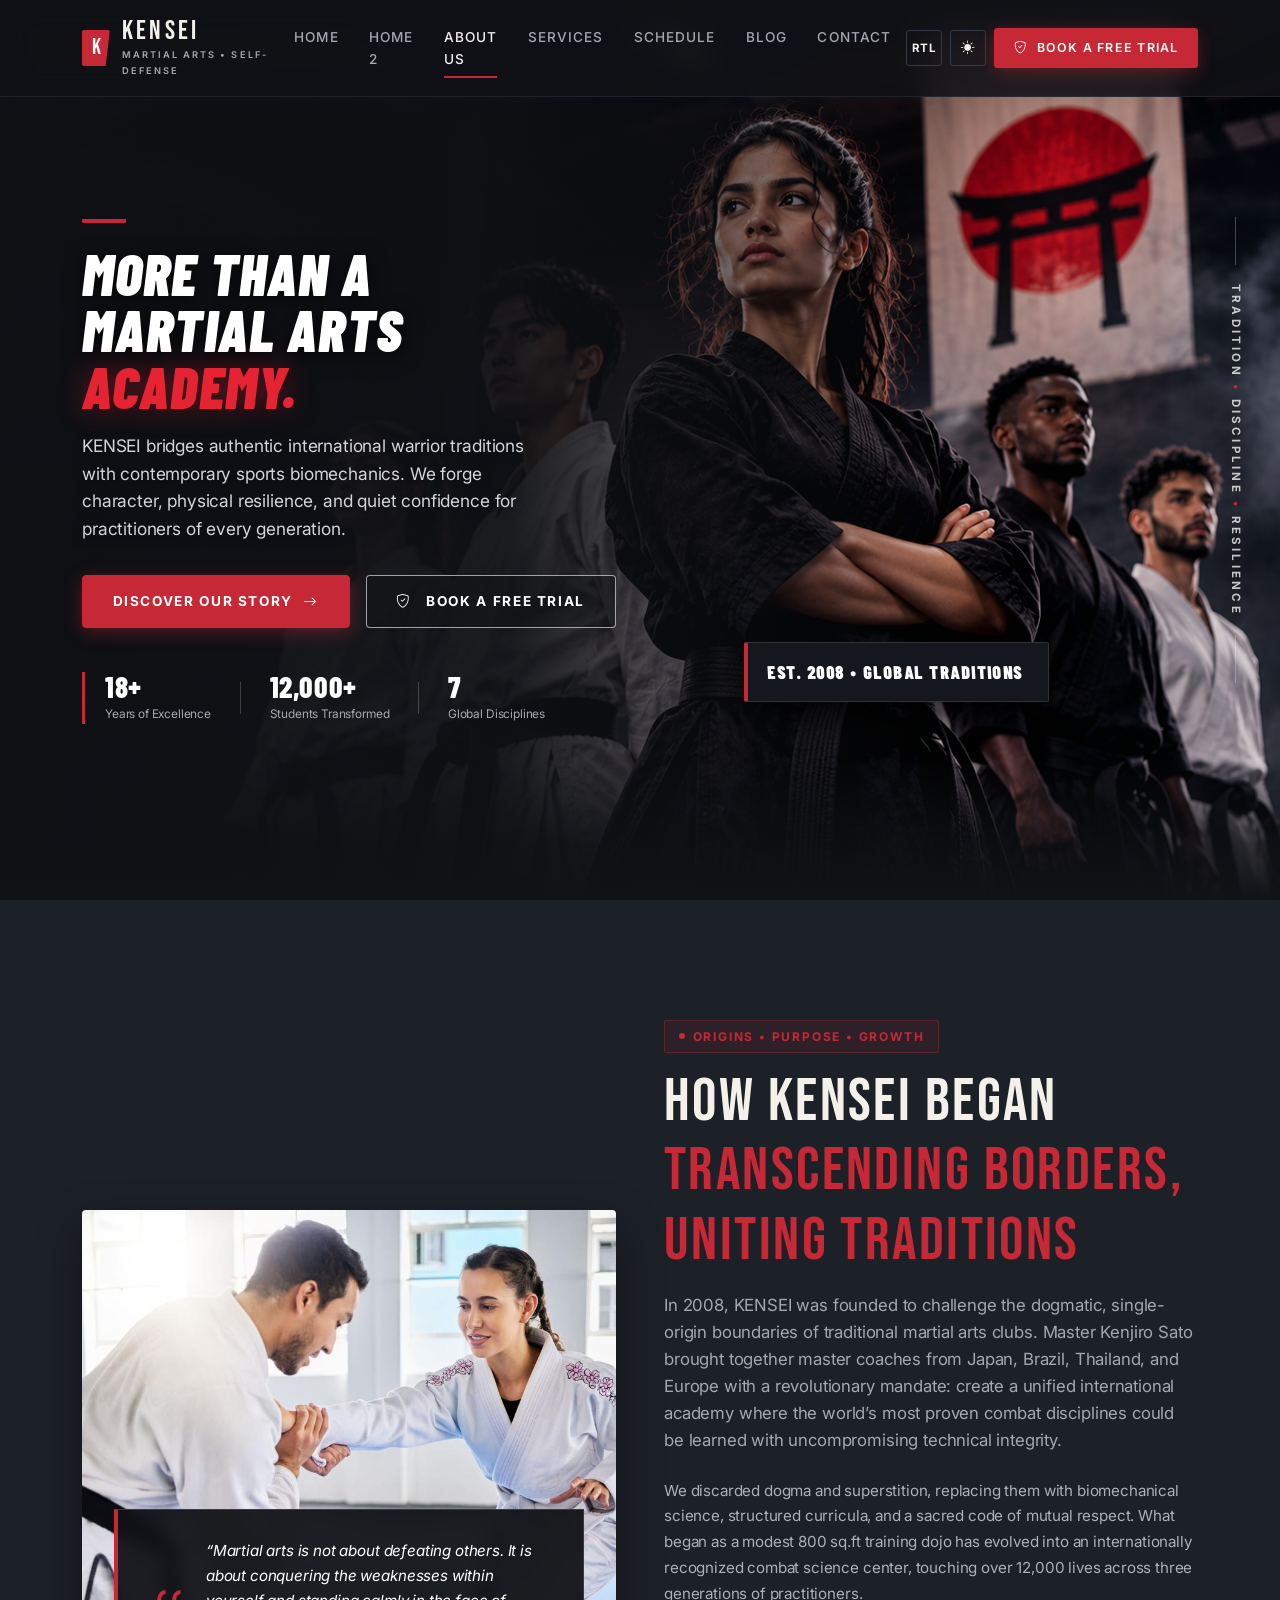
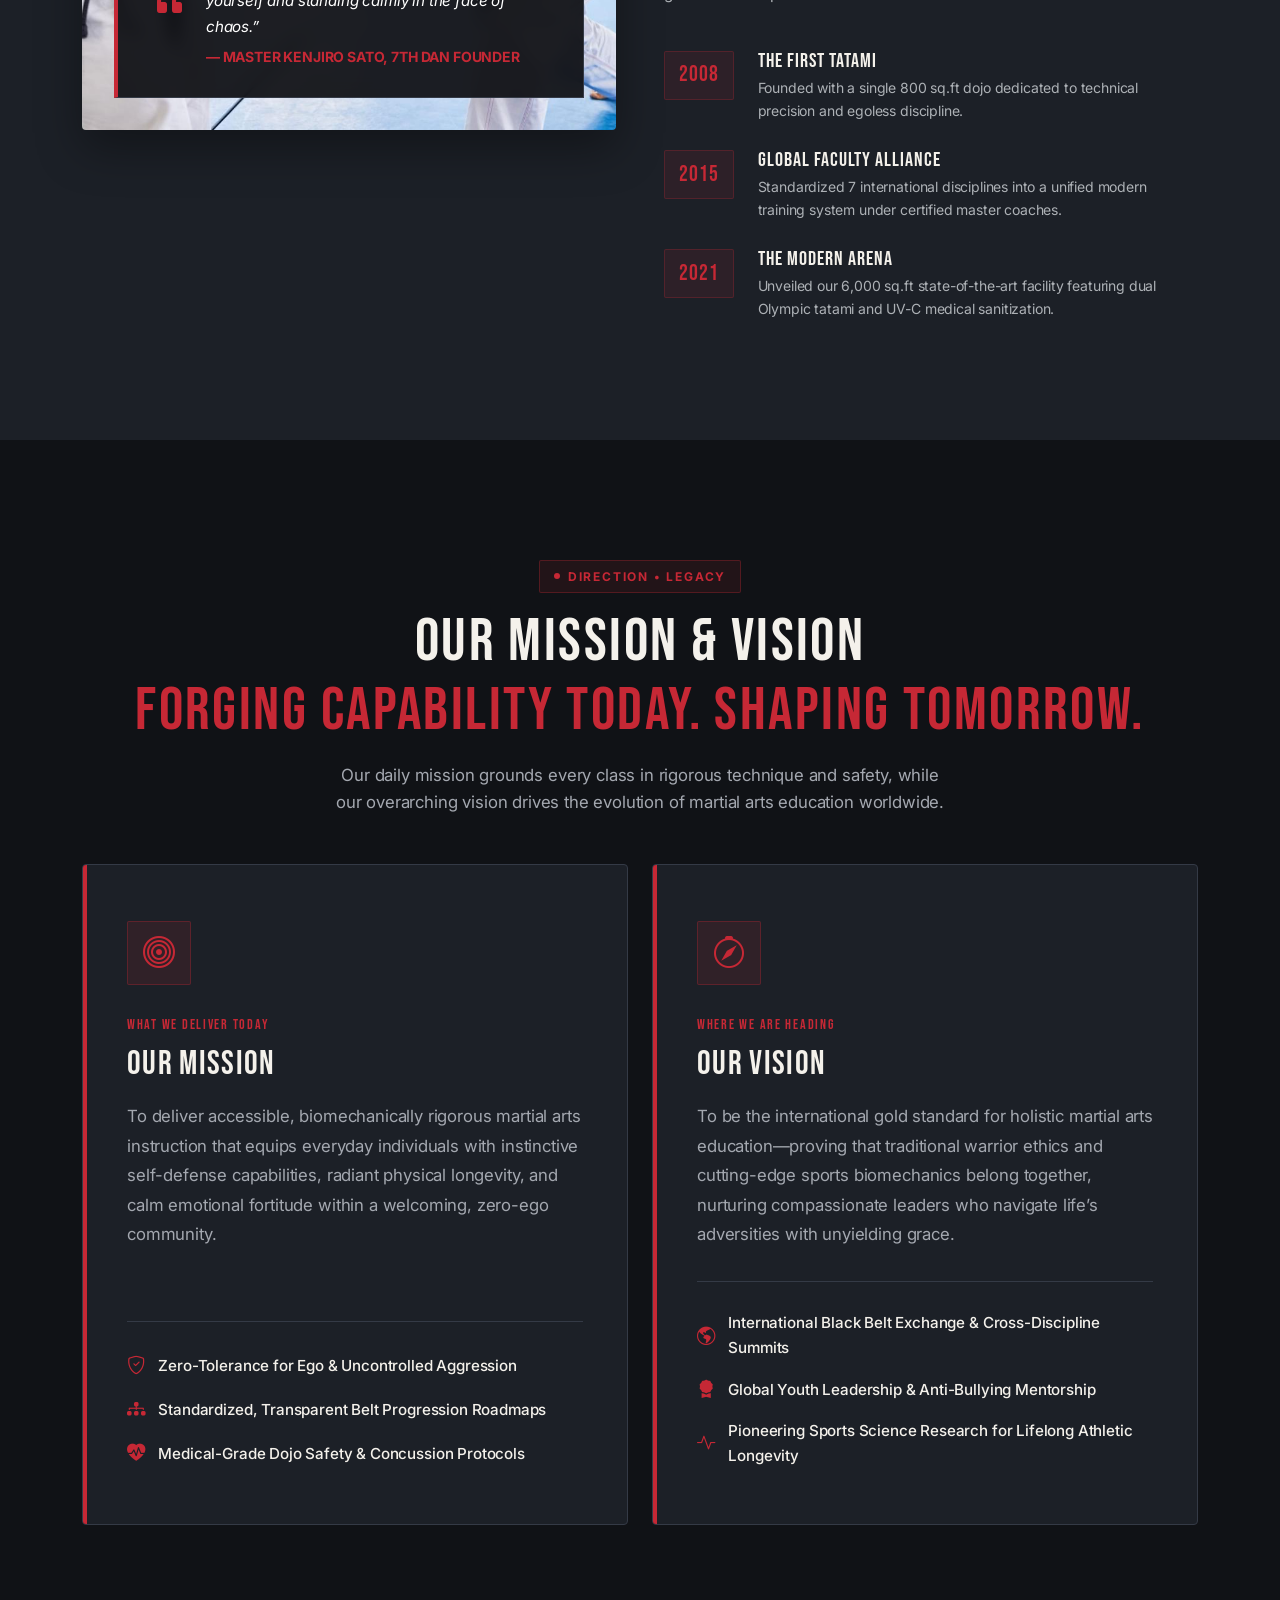
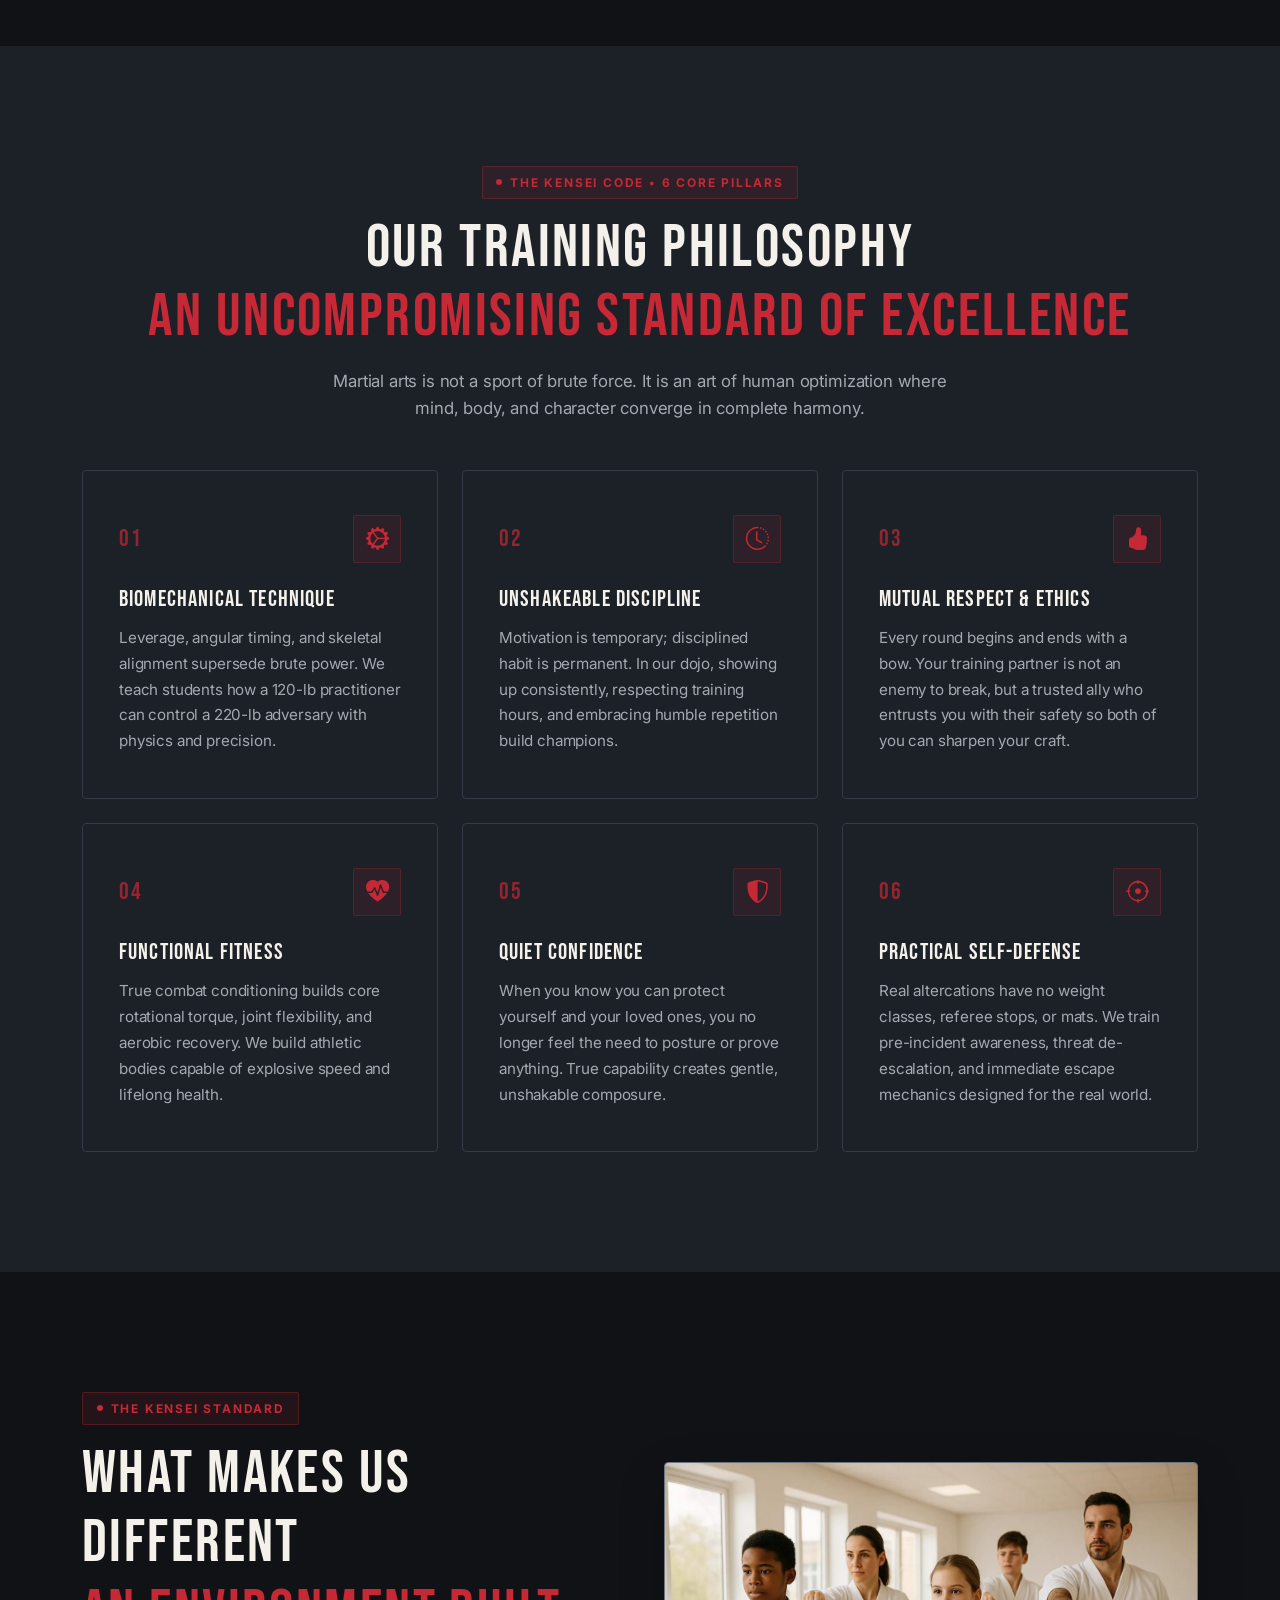
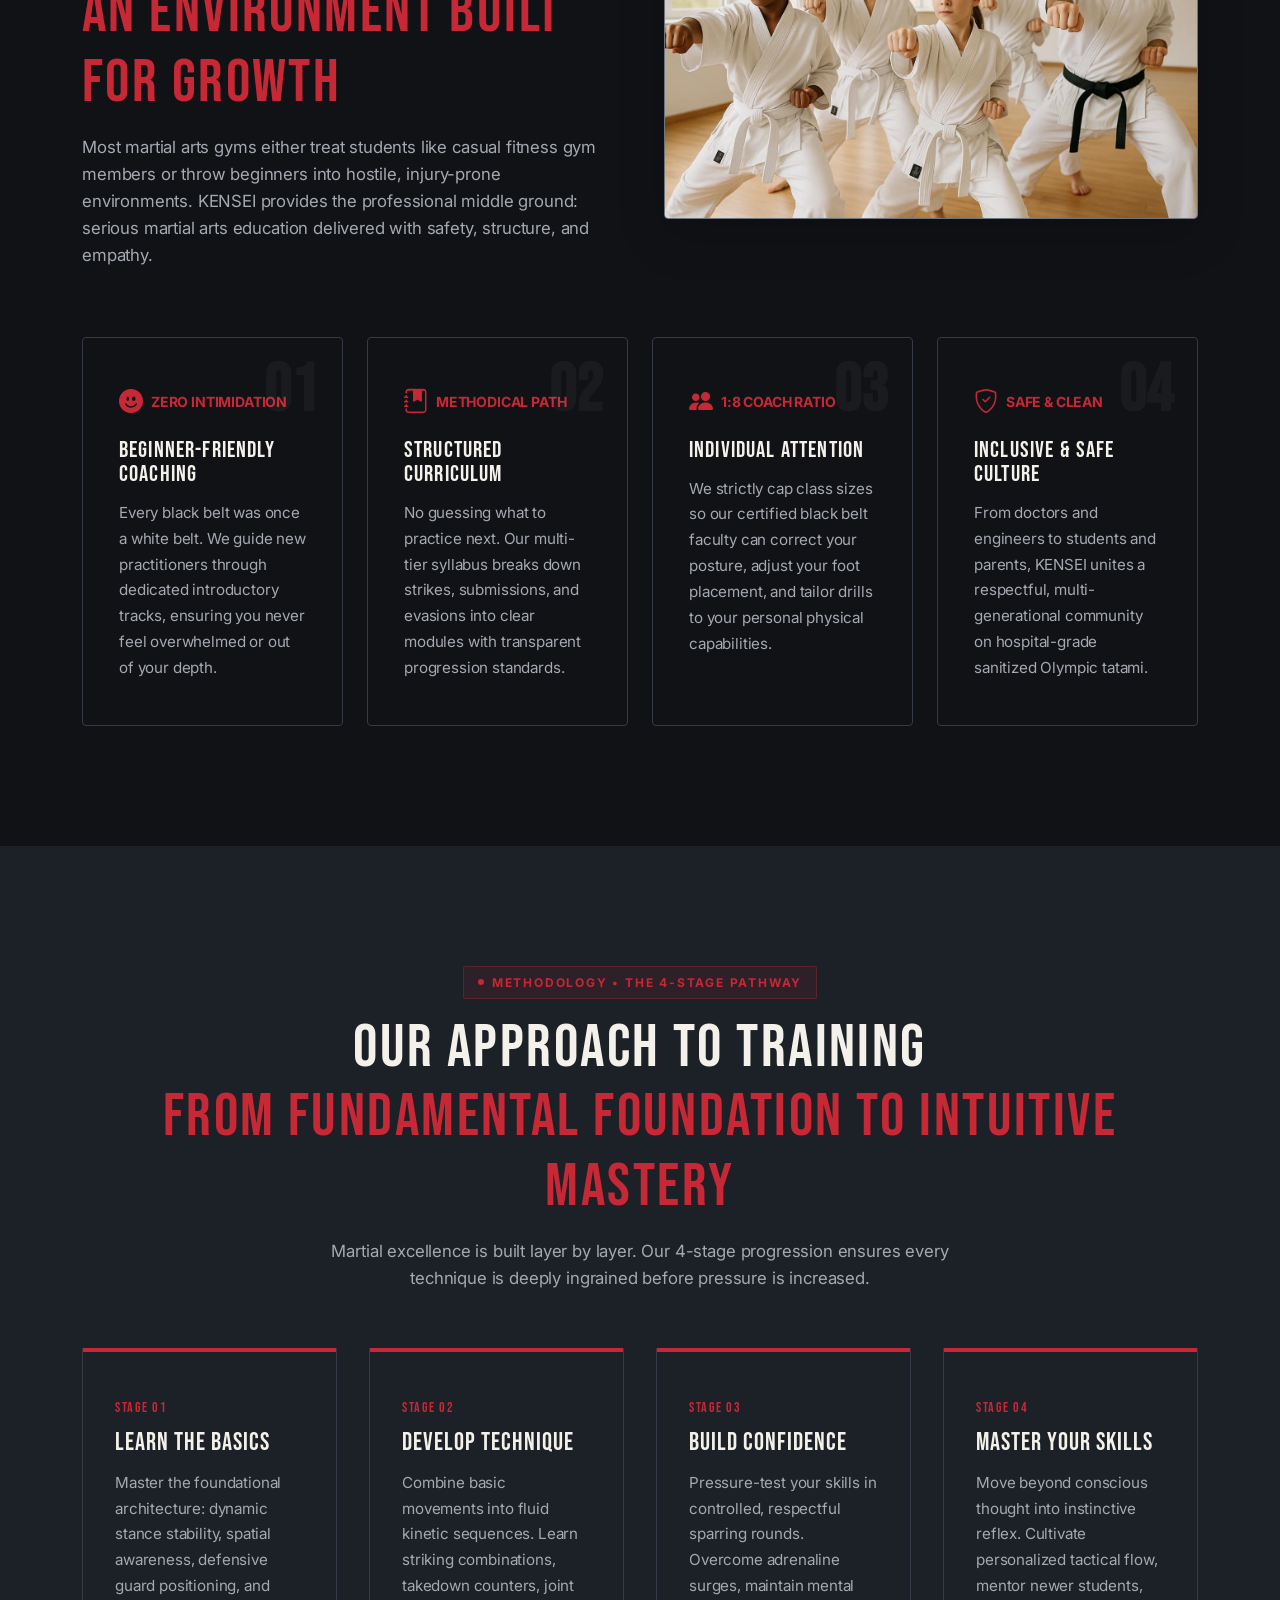
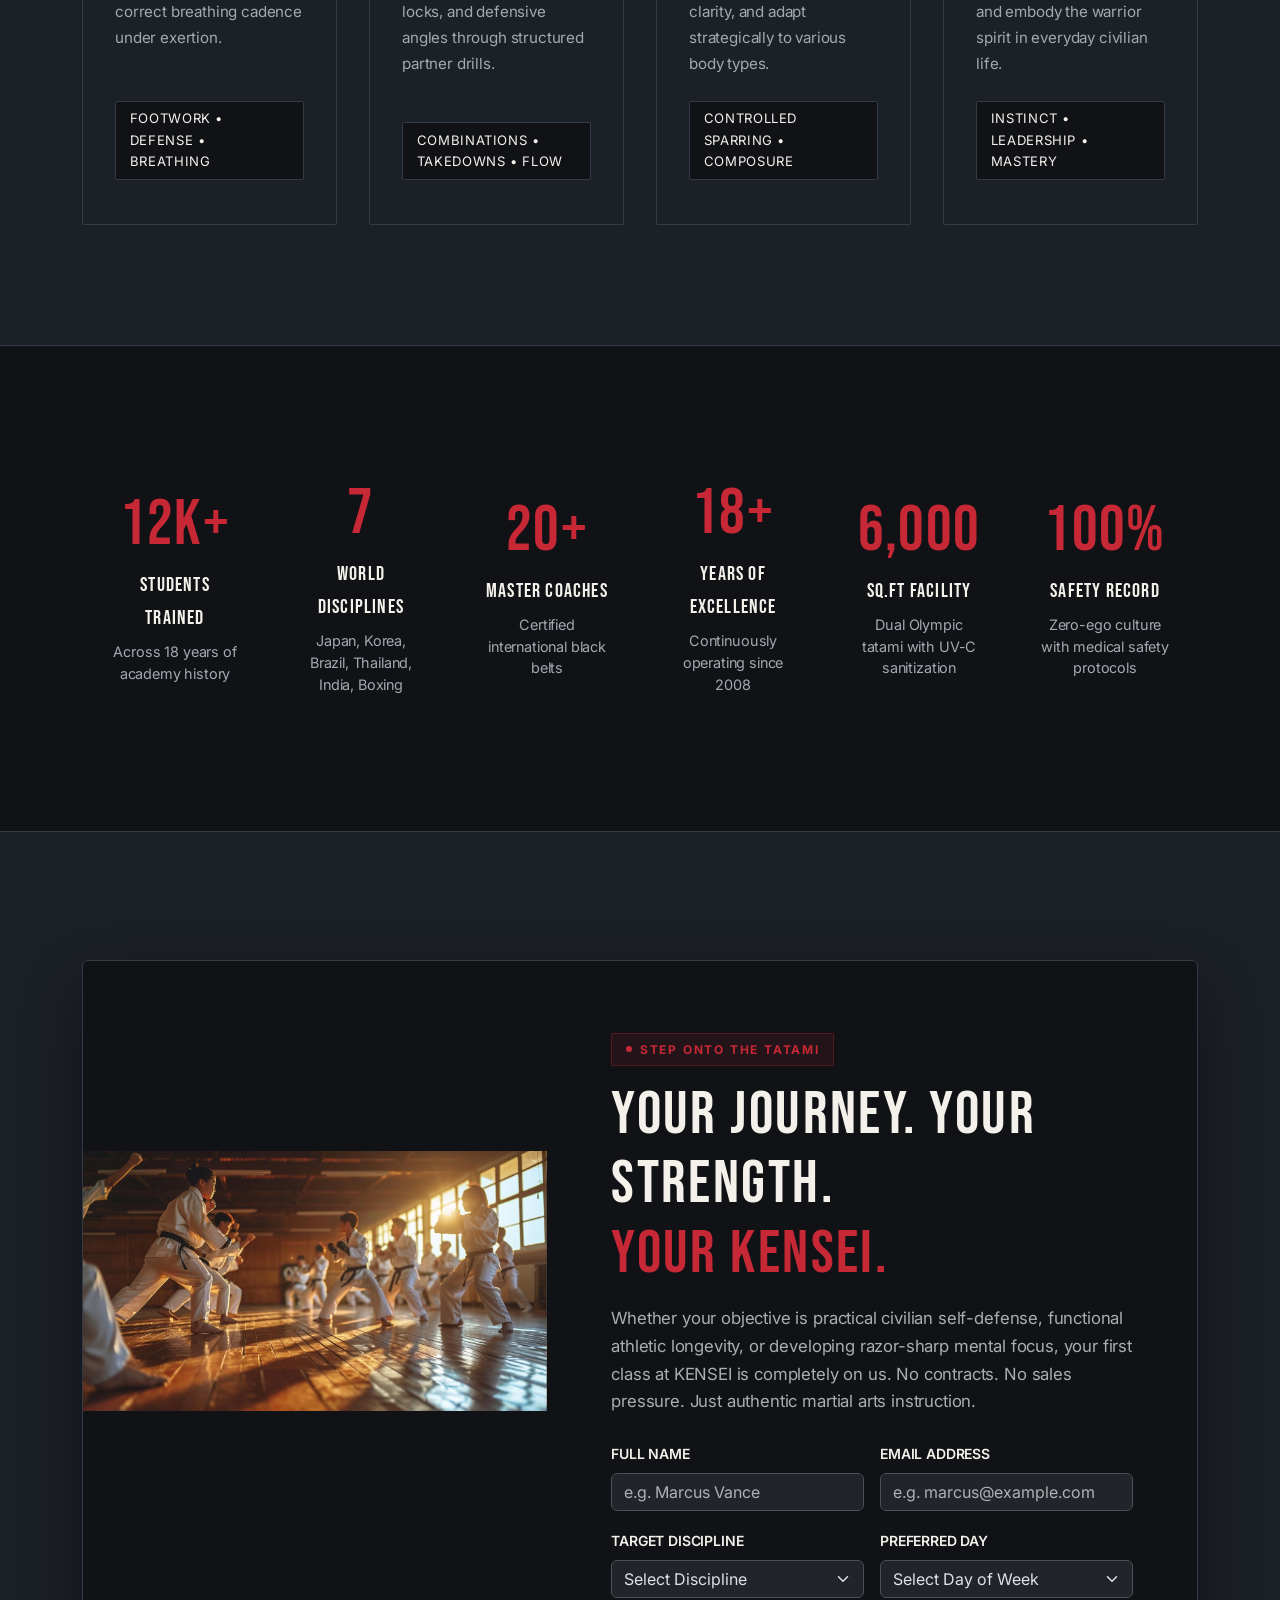
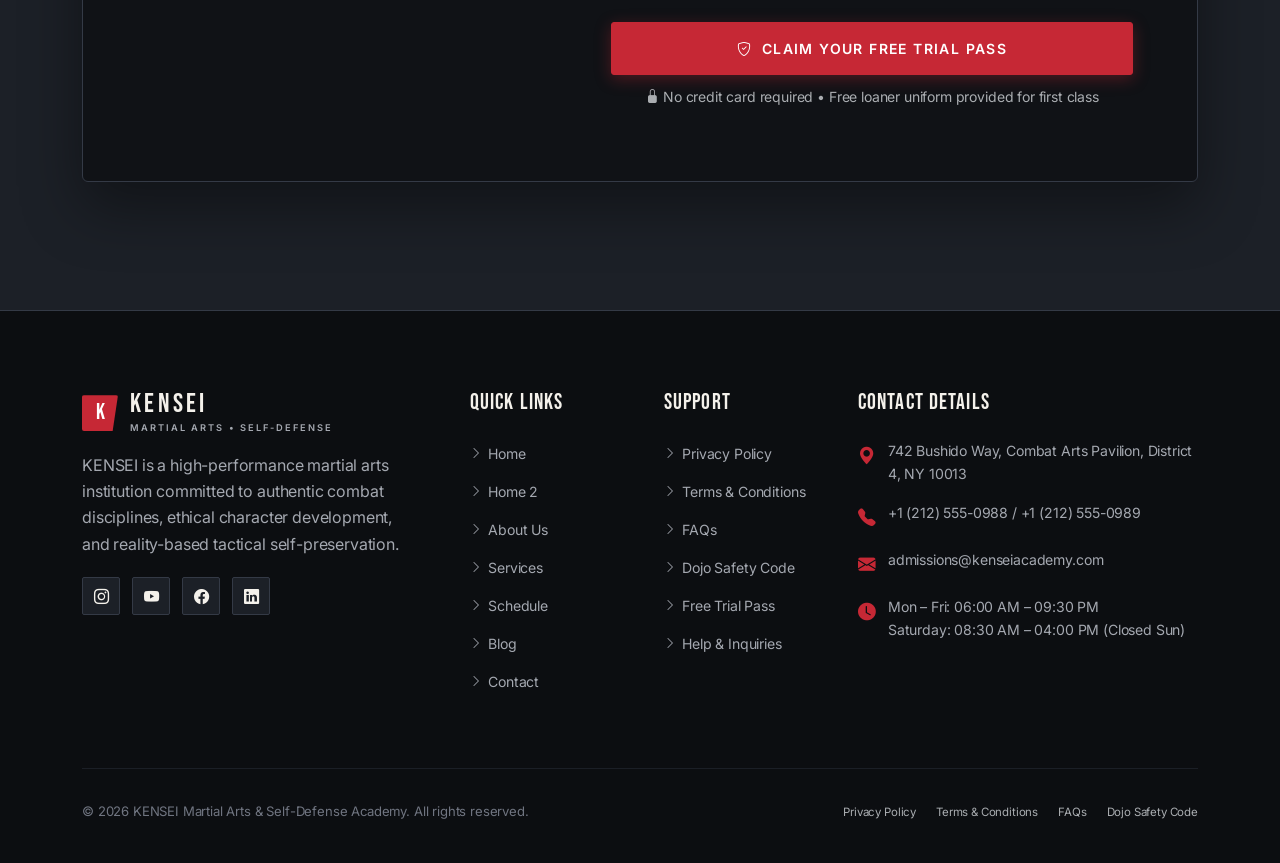
==== commit fa44566c: "responsiveness added" ====
--- a/about.html
+++ b/about.html
@@ -786,7 +786,7 @@
         <div>
           &copy; 2026 KENSEI Martial Arts &amp; Self-Defense Academy. All rights reserved.
         </div>
-        <div class="d-flex gap-4">
+        <div class="d-flex flex-wrap gap-2 gap-sm-4">
           <a href="terms.html#privacy" class="text-decoration-none text-muted small">Privacy Policy</a>
           <a href="terms.html#terms" class="text-decoration-none text-muted small">Terms &amp; Conditions</a>
           <a href="terms.html#faqs" class="text-decoration-none text-muted small">FAQs</a>
--- a/css/style.css
+++ b/css/style.css
@@ -80,6 +80,9 @@
 html {
   scroll-behavior: smooth;
   font-size: 16px;
+  overflow-x: hidden !important;
+  max-width: 100vw !important;
+  width: 100% !important;
 }
 
 body {
@@ -9897,3 +9900,122 @@
   border-color: #D5D2CA !important;
   color: #5A6270 !important;
 }
+
+/* ==========================================================================
+   MOBILE VIEWPORT & NAVBAR SCROLL RECTIFICATION
+   ========================================================================== */
+html,
+body {
+  overflow-x: hidden !important;
+  max-width: 100vw !important;
+  width: 100% !important;
+  position: relative;
+  -webkit-overflow-scrolling: touch;
+}
+
+/* Footer bottom responsive flex wrap */
+.footer-bottom {
+  overflow-x: hidden !important;
+  max-width: 100% !important;
+}
+
+.footer-bottom .d-flex {
+  flex-wrap: wrap !important;
+  gap: 0.75rem 1.25rem !important;
+}
+
+@media (max-width: 767.98px) {
+  /* Hours row responsive stacking */
+  .hours-row {
+    flex-direction: column !important;
+    align-items: flex-start !important;
+    gap: 0.35rem !important;
+    padding: 0.85rem 1rem !important;
+  }
+
+  .hours-badge {
+    align-self: flex-start !important;
+    margin-top: 0.25rem !important;
+  }
+}
+
+@media (max-width: 991.98px) {
+  /* Prevent navbar from ever being cut off or half-scrolled on mobile */
+  .kensei-navbar {
+    position: fixed !important;
+    top: 0 !important;
+    left: 0 !important;
+    right: 0 !important;
+    width: 100% !important;
+    padding: 0.75rem 0 !important;
+    min-height: 58px !important;
+    z-index: 1040 !important;
+    transform: none !important;
+    box-sizing: border-box !important;
+    overflow: visible !important;
+  }
+
+  .kensei-navbar.scrolled {
+    padding: 0.75rem 0 !important;
+    box-shadow: 0 4px 16px rgba(0, 0, 0, 0.25) !important;
+  }
+
+  [data-bs-theme="light"] .kensei-navbar.scrolled {
+    box-shadow: 0 4px 16px rgba(0, 0, 0, 0.08) !important;
+  }
+
+  .kensei-navbar .container-xl {
+    display: flex !important;
+    align-items: center !important;
+    justify-content: space-between !important;
+    flex-wrap: nowrap !important;
+    padding-left: 1rem !important;
+    padding-right: 1rem !important;
+    max-width: 100% !important;
+    width: 100% !important;
+  }
+
+  .kensei-navbar .brand-link {
+    flex-shrink: 0 !important;
+  }
+
+  .kensei-navbar .nav-header-actions {
+    flex-shrink: 0 !important;
+    display: inline-flex !important;
+    align-items: center !important;
+    gap: 0.45rem !important;
+    margin-left: auto !important;
+  }
+
+  [dir="rtl"] .kensei-navbar .nav-header-actions {
+    margin-left: 0 !important;
+    margin-right: auto !important;
+  }
+
+  /* Universal container clipping on mobile */
+  .container,
+  .container-fluid,
+  .container-xl,
+  .container-lg,
+  .container-md,
+  .container-sm {
+    max-width: 100% !important;
+    overflow-x: clip !important;
+  }
+
+  /* Prevent media from bleeding beyond screen */
+  img, svg, video, iframe, canvas {
+    max-width: 100% !important;
+  }
+
+  /* Prevent absolute elements from causing horizontal overflow */
+  .about-secondary-badge {
+    right: 0 !important;
+    max-width: 100% !important;
+  }
+
+  .showcase-glow-backdrop {
+    left: 0 !important;
+    right: 0 !important;
+  }
+}
